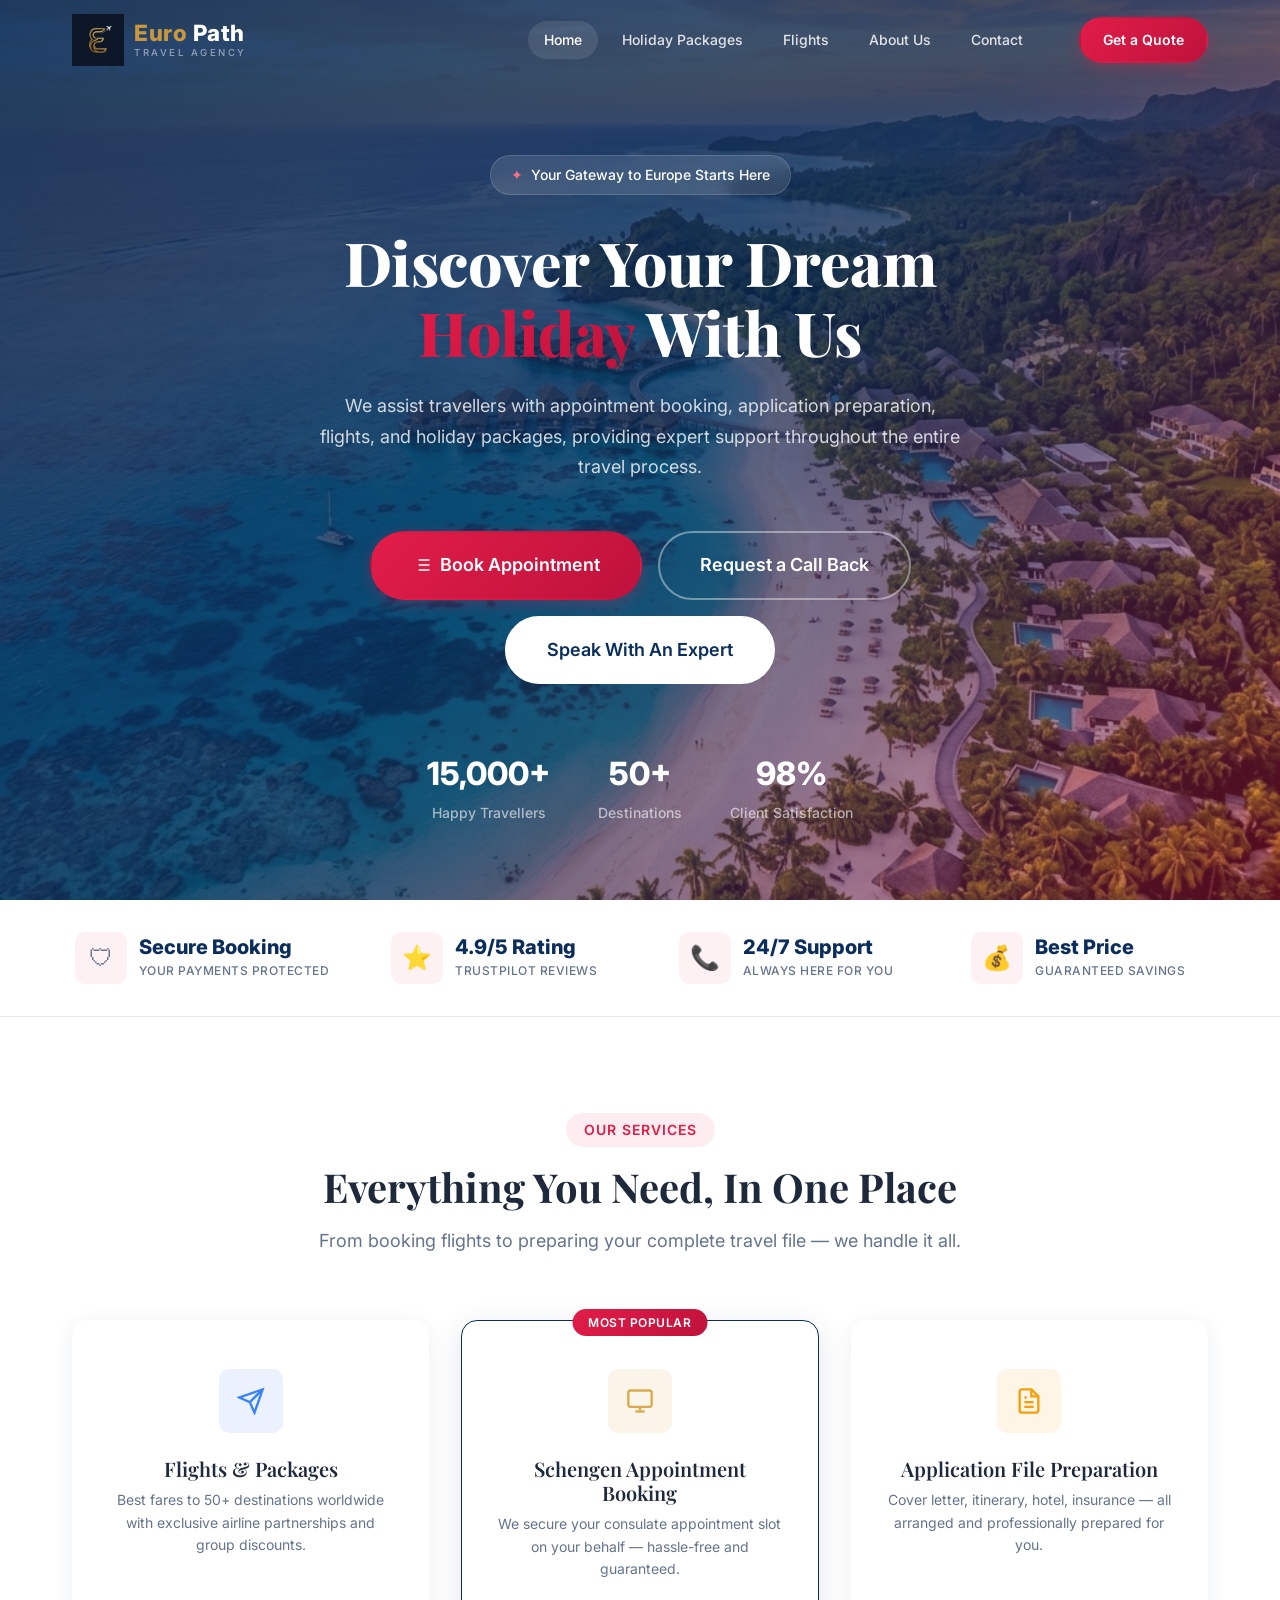
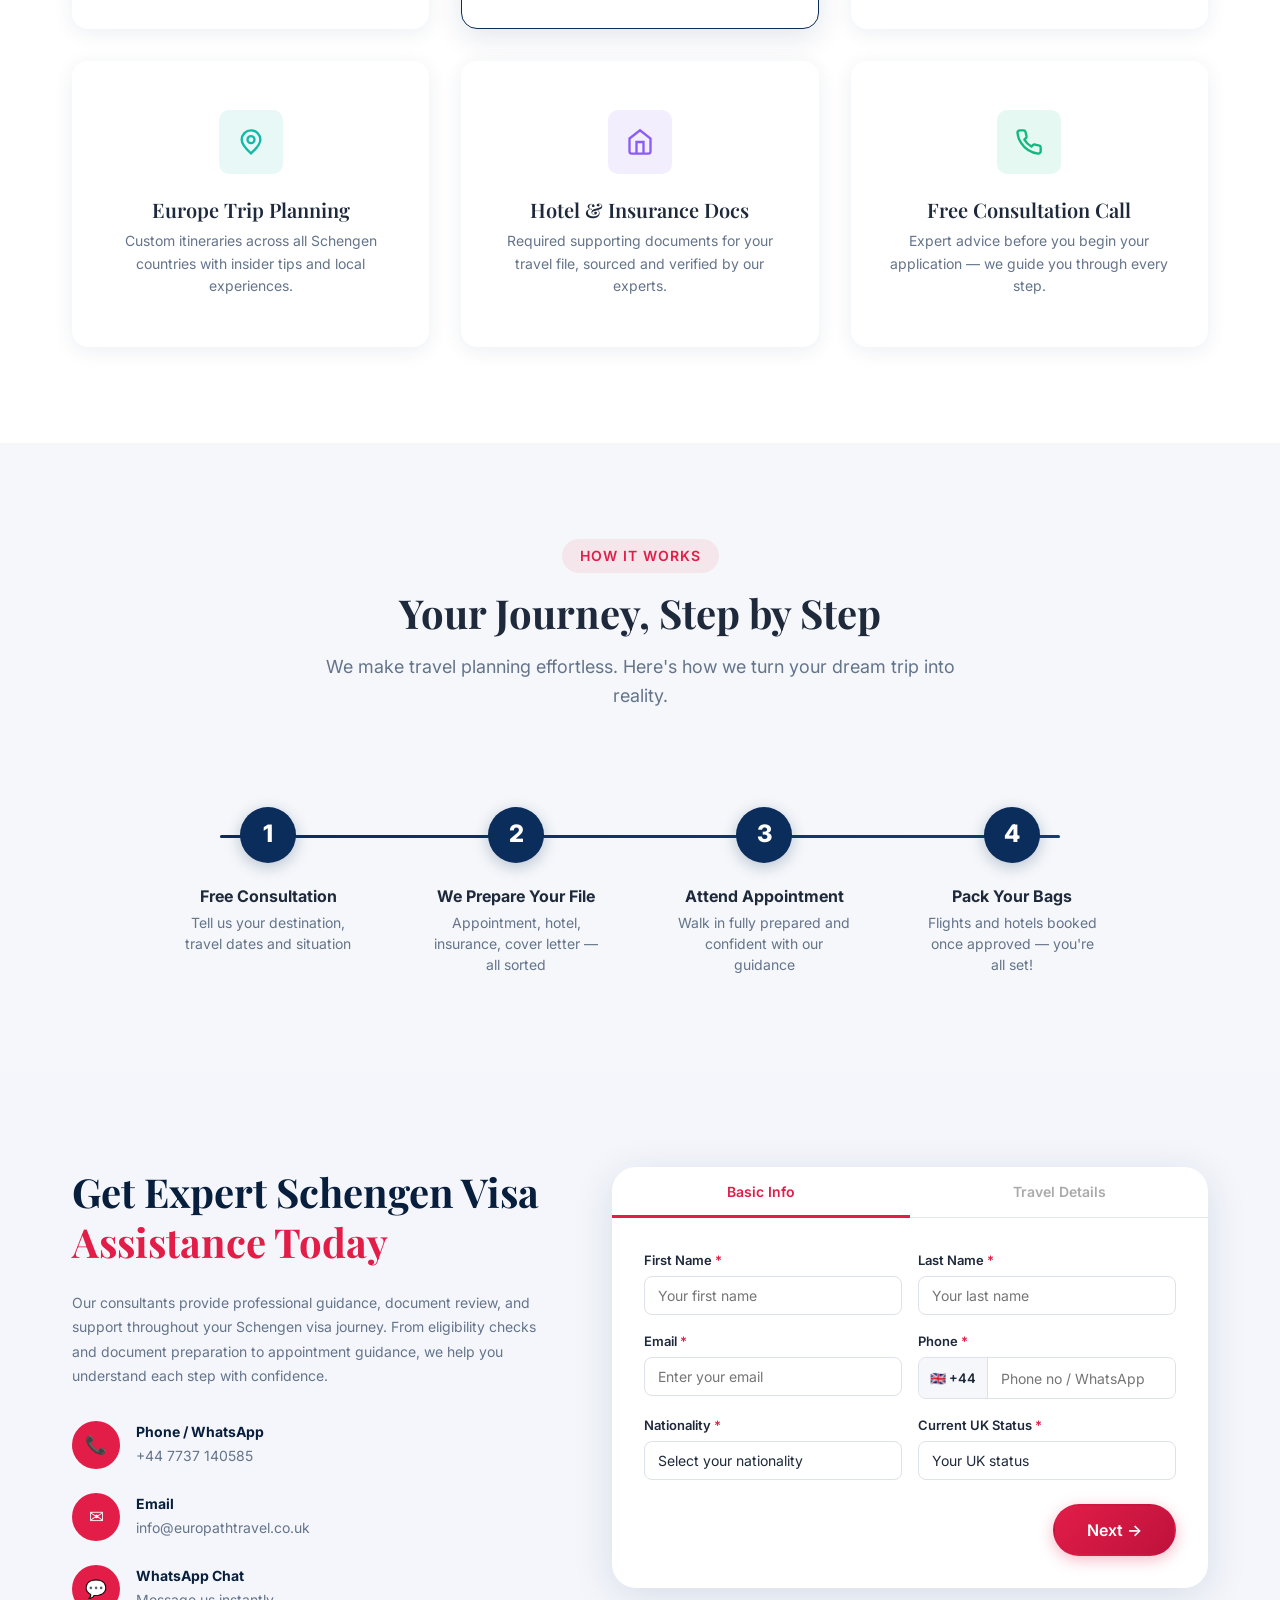
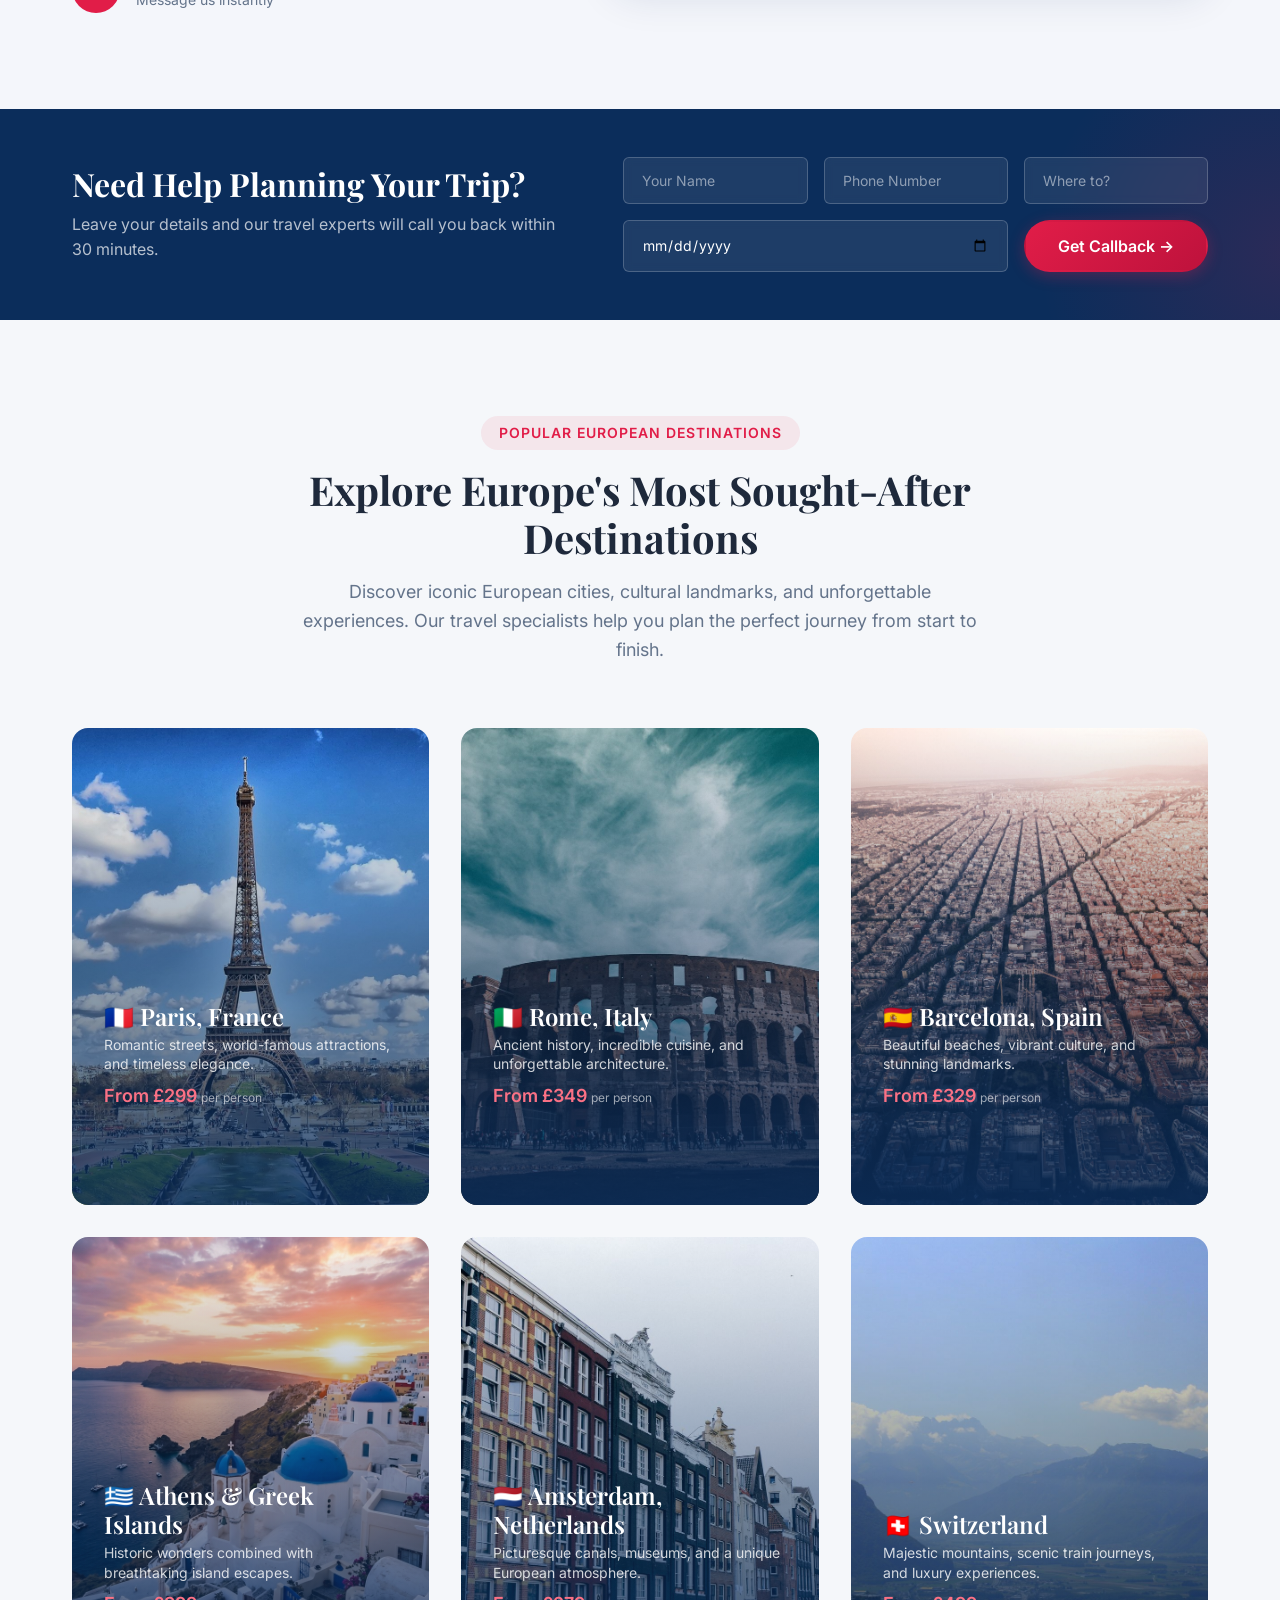
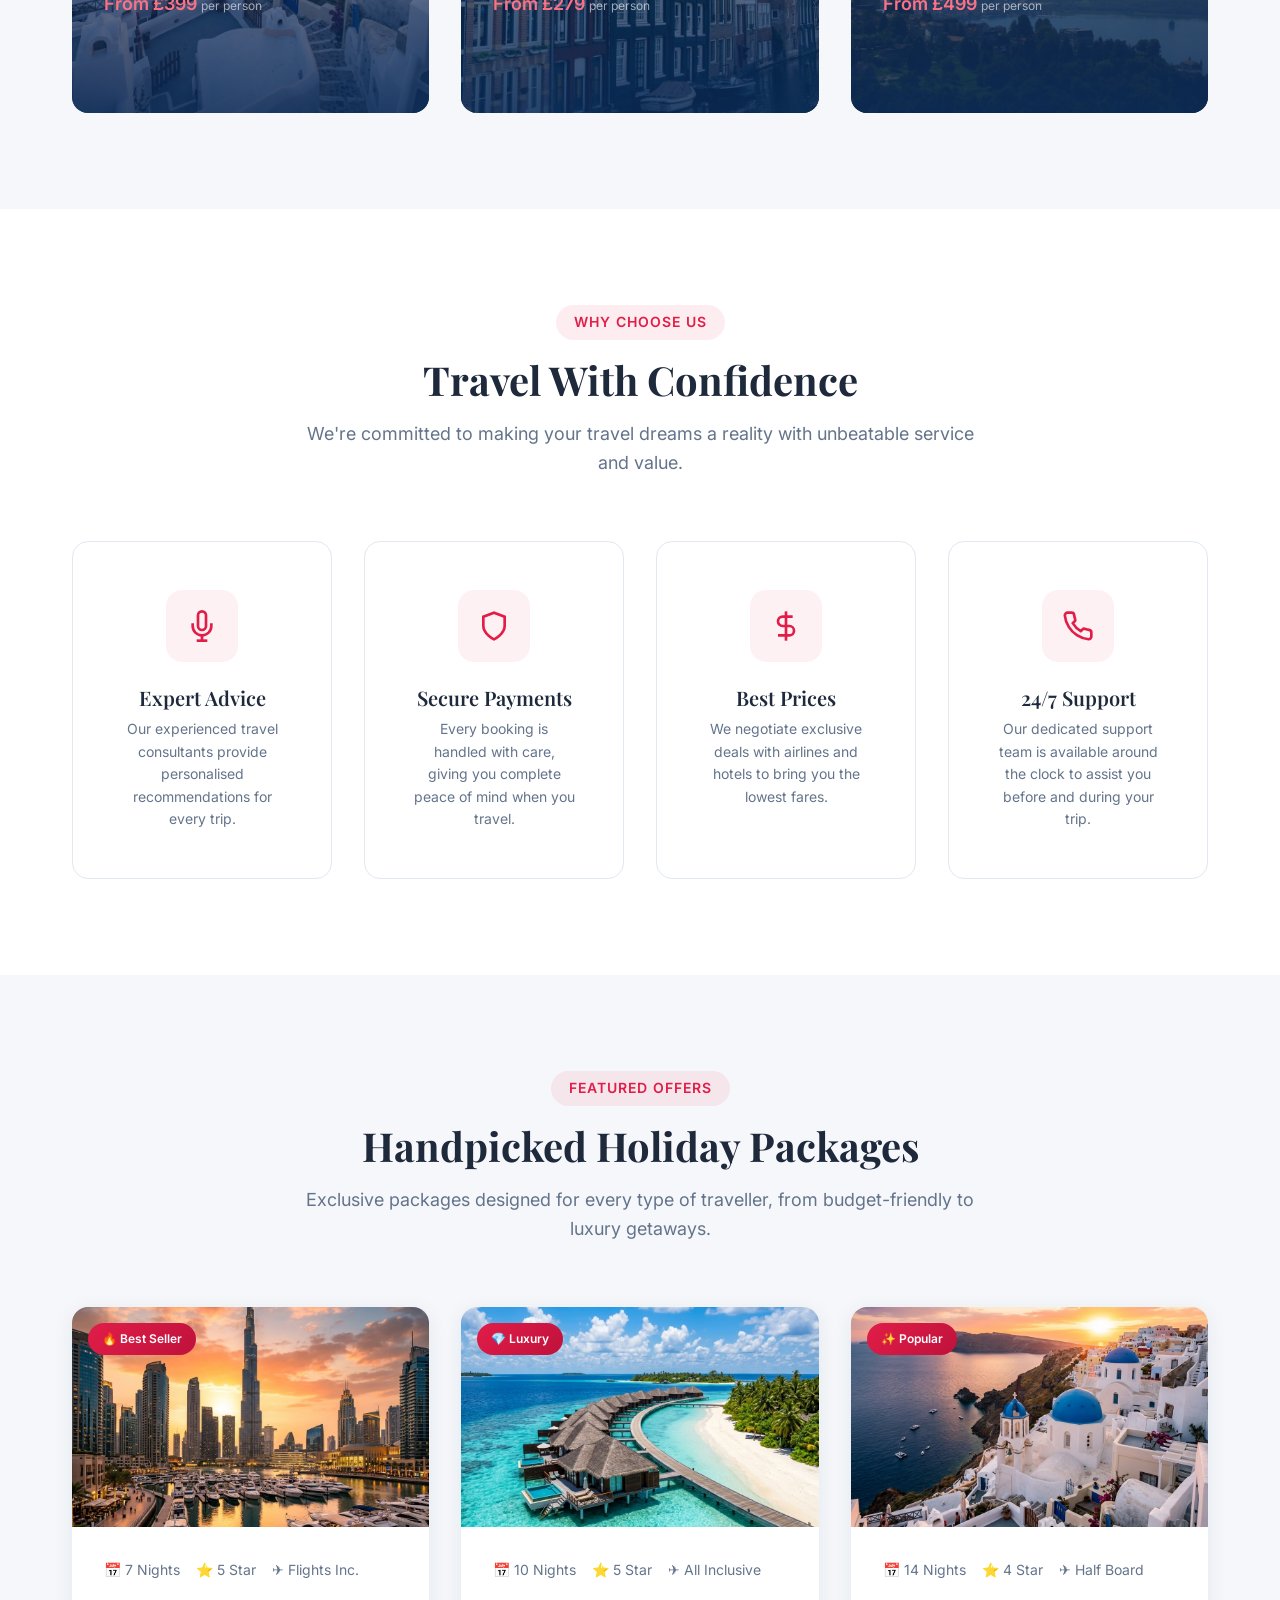
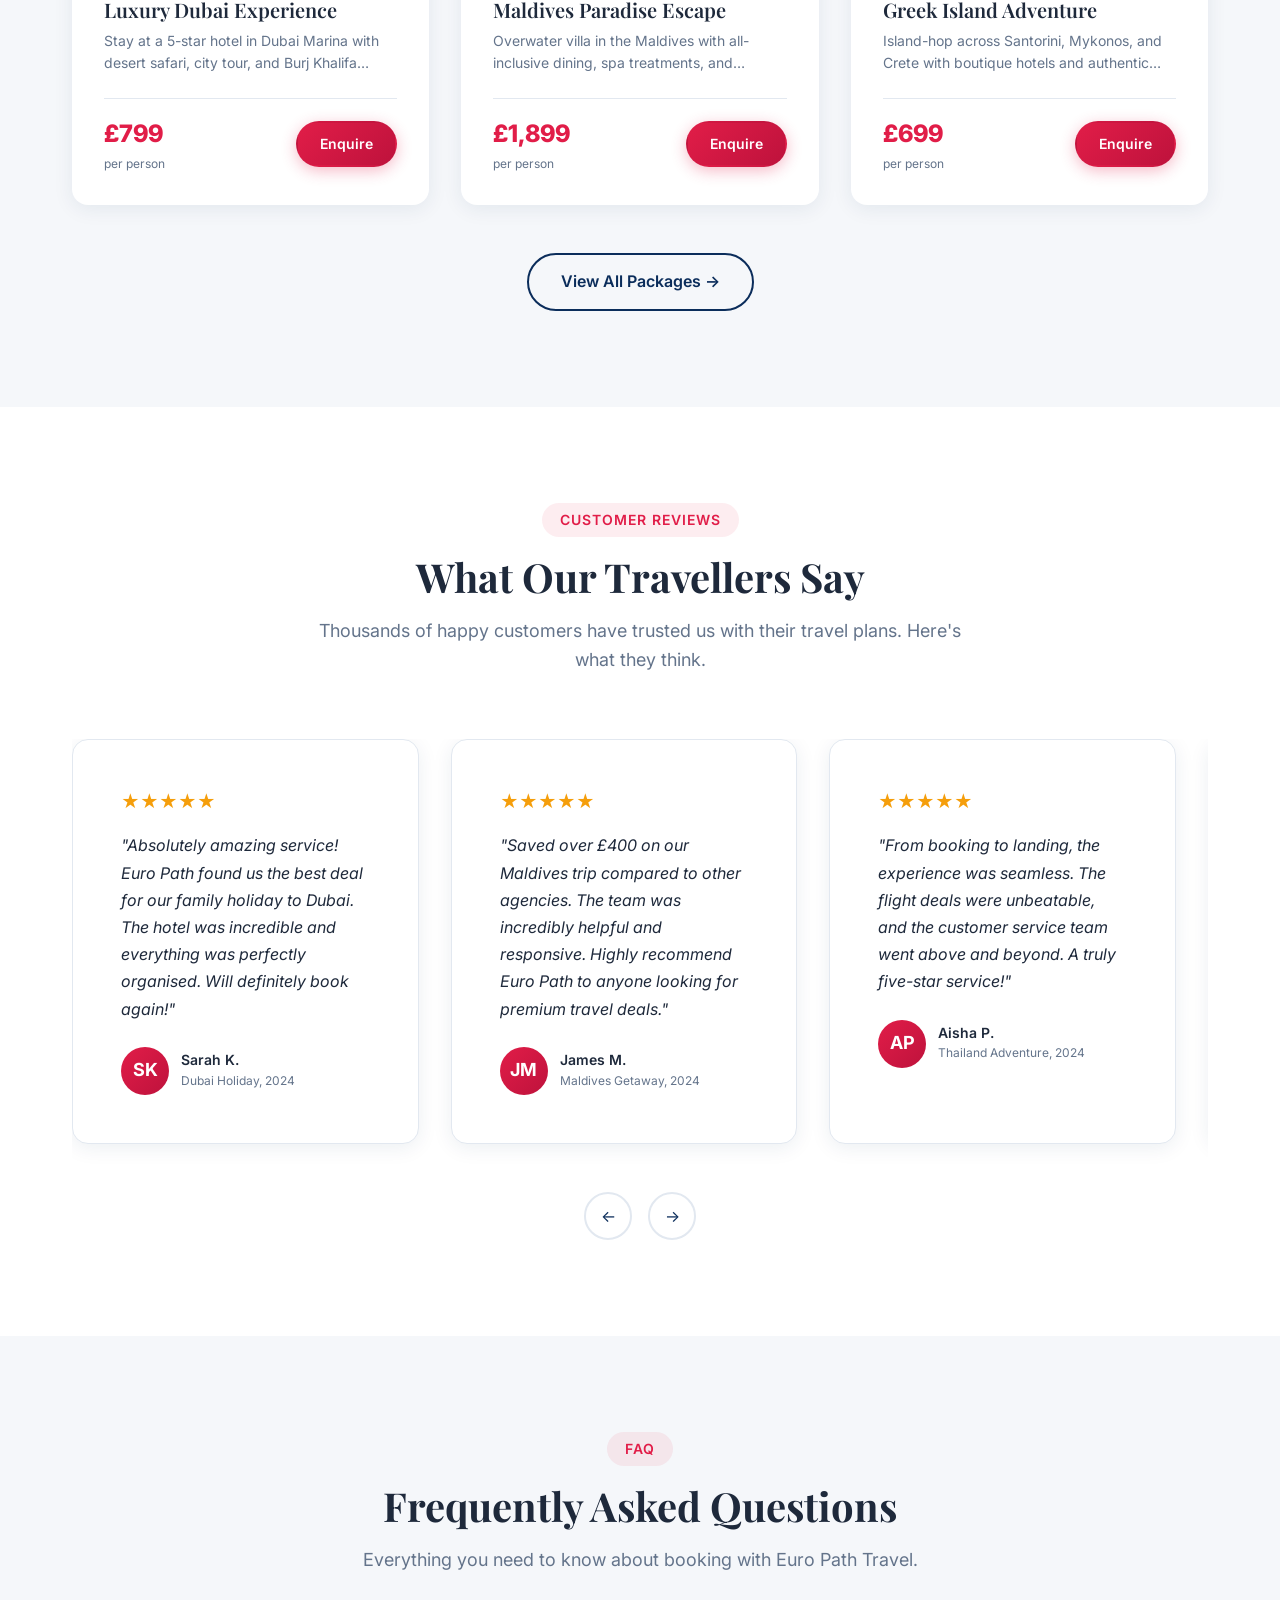
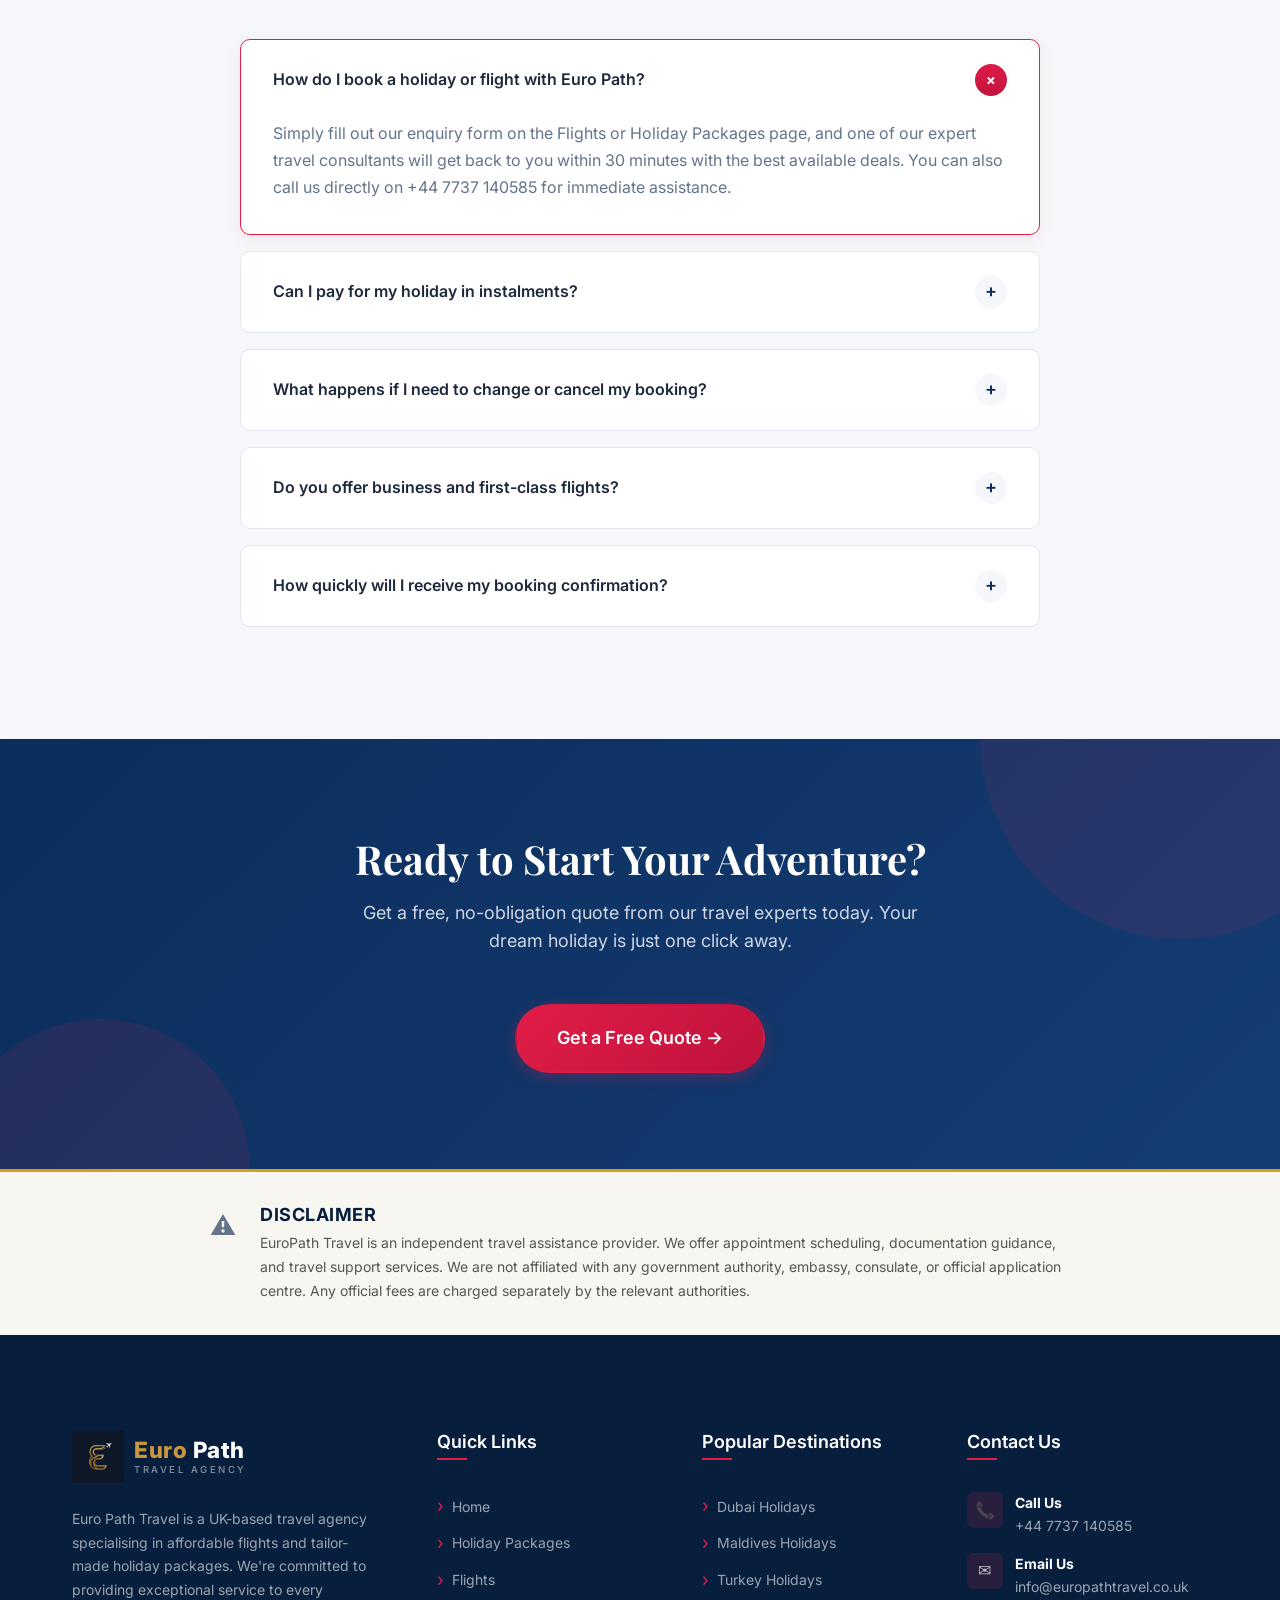
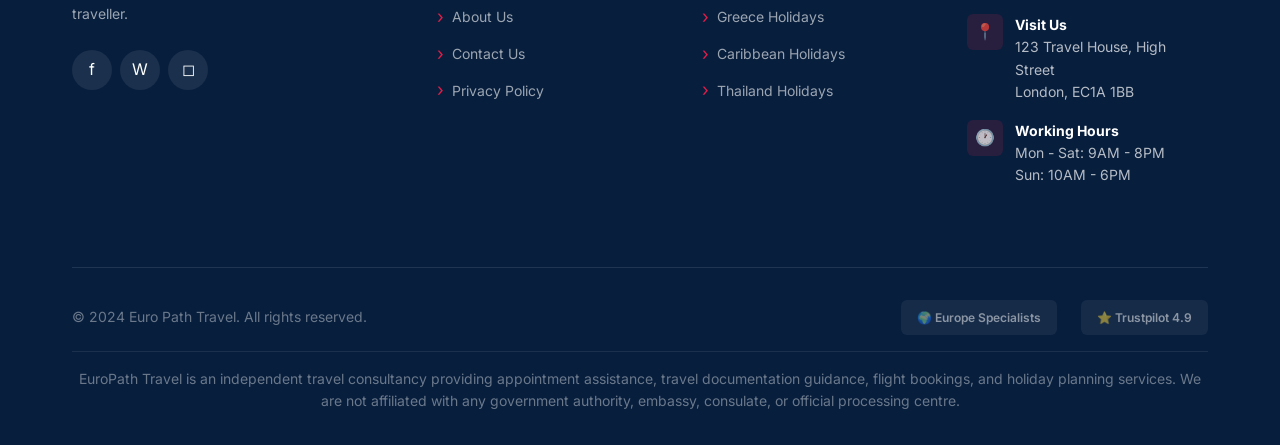
==== index.html @ b8d014f6 "Add animated thank-you confirmations and Google Ads tag Replace static checkmark icons on all form s" ====
<!DOCTYPE html>
<html lang="en">
<head>
  <!-- Google tag (gtag.js) -->
  <script async src="https://www.googletagmanager.com/gtag/js?id=AW-18291988415"></script>
  <script>
    window.dataLayer = window.dataLayer || [];
    function gtag(){dataLayer.push(arguments);}
    gtag('js', new Date());

    gtag('config', 'AW-18291988415');
  </script>
  <meta charset="UTF-8">
  <meta name="viewport" content="width=device-width, initial-scale=1.0">
  <title>Euro Path Travel — Premium Flights & Holiday Packages | UK Travel Agency</title>
  <meta name="description" content="Euro Path Travel offers the best flight deals and tailor-made holiday packages worldwide. 24/7 support and unbeatable prices from the UK's trusted travel agency.">
  <meta name="keywords" content="flights, holidays, travel agency UK, cheap flights, holiday packages, Europe travel">
  
  <!-- Open Graph -->
  <meta property="og:title" content="Euro Path Travel — Premium Flights & Holiday Packages">
  <meta property="og:description" content="Book affordable flights and bespoke holiday packages with Euro Path Travel. Expert advice & unbeatable prices.">
  <meta property="og:type" content="website">
  <meta property="og:url" content="https://europathtravel.co.uk/">
  
  <!-- Fonts -->
  <link rel="preconnect" href="https://fonts.googleapis.com">
  <link rel="preconnect" href="https://fonts.gstatic.com" crossorigin>
  <link href="https://fonts.googleapis.com/css2?family=Inter:wght@400;500;600;700;800&family=Playfair+Display:ital,wght@0,600;0,700;0,800;1,600;1,700&display=swap" rel="stylesheet">
  
  <!-- Styles -->
  <link rel="icon" type="image/png" href="images/favicon.png">
  <link rel="apple-touch-icon" href="images/favicon.png">
  <link rel="stylesheet" href="css/style.css">
  
  <!-- Schema.org -->
  <script type="application/ld+json">
  {
    "@context": "https://schema.org",
    "@type": "TravelAgency",
    "name": "Euro Path Travel",
    "url": "https://europathtravel.co.uk",
    "telephone": "+44-20-1234-5678",
    "address": {
      "@type": "PostalAddress",
      "streetAddress": "123 Travel House, High Street",
      "addressLocality": "London",
      "postalCode": "EC1A 1BB",
      "addressCountry": "GB"
    }
  }
  </script>
</head>
<body>

  <!-- ===== HEADER ===== -->
  <header class="header transparent" id="header">
    <div class="container">
      <div class="header-inner">
        <a href="index.html" class="logo" aria-label="Euro Path Travel Home">
          <img src="images/logo-white.png" alt="Euro Path Travel"><div class="logo-text"><span class="brand-name"><span class="gold">Euro</span> Path</span><span class="brand-tagline">Travel Agency</span></div>
        </a>
        
        <nav class="nav" id="main-nav">
          <div class="nav-links">
            <a href="index.html" class="active">Home</a>
            <a href="holiday-packages.html">Holiday Packages</a>
            <a href="flights.html">Flights</a>
            <a href="about.html">About Us</a>
            <a href="contact.html">Contact</a>
          </div>
          <a href="flights.html" class="btn btn-primary btn-sm nav-cta">Get a Quote</a>
        </nav>
        
        <button class="hamburger" id="hamburger" aria-label="Toggle menu">
          <span></span><span></span><span></span>
        </button>
      </div>
    </div>
  </header>

  <!-- Mobile Nav -->
  <div class="mobile-nav-overlay" id="mobile-nav">
    <div class="mobile-nav">
      <a href="index.html">Home</a>
      <a href="holiday-packages.html">Holiday Packages</a>
      <a href="flights.html">Flights</a>
      <a href="about.html">About Us</a>
      <a href="contact.html">Contact</a>
      <a href="flights.html" class="btn btn-primary" style="margin-top:16px;">Get a Quote</a>
    </div>
  </div>

  <main>
    <!-- ===== HERO SECTION ===== -->
    <section class="hero" id="hero">
      <div class="hero-bg">
        <img src="images/hero-bg.png" alt="Beautiful tropical beach destination" loading="eager">
      </div>
      <div class="hero-overlay"></div>
      
      <div class="container">
        <div class="hero-content hero-content--centered">
          <div class="hero-text hero-text--centered">
            <div class="hero-badge pulse">
              <span>✦</span> Your Gateway to Europe Starts Here
            </div>
            
            <h1>Discover Your Dream <span class="highlight">Holiday</span> With Us</h1>
            
            <p class="hero-desc">
              We assist travellers with appointment booking, application preparation, flights, and holiday packages, providing expert support throughout the entire travel process.
            </p>
            
            <div class="hero-buttons">
              <a href="contact.html" class="btn btn-primary btn-lg">
                <svg width="20" height="20" viewBox="0 0 24 24" fill="none" stroke="currentColor" stroke-width="2"><path d="M8 6h13M8 12h13M8 18h13M3 6h.01M3 12h.01M3 18h.01"/></svg>
                Book Appointment
              </a>
              <a href="contact.html" class="btn btn-outline-white btn-lg">Request a Call Back</a>
              <a href="contact.html" class="btn btn-secondary btn-lg">Speak With An Expert</a>
            </div>

            <div class="hero-stats">
              <div class="hero-stat">
                <span class="number" data-count="15000" data-suffix="+">0</span>
                <span class="label">Happy Travellers</span>
              </div>
              <div class="hero-stat">
                <span class="number" data-count="50" data-suffix="+">0</span>
                <span class="label">Destinations</span>
              </div>
              <div class="hero-stat">
                <span class="number" data-count="98" data-suffix="%">0</span>
                <span class="label">Client Satisfaction</span>
              </div>
            </div>
          </div>
        </div>
      </div>
    </section>

    <!-- ===== TRUST BAR ===== -->
    <section class="trust-bar" id="trust-bar">
      <div class="container">
        <div class="trust-bar-inner">
          <div class="trust-item reveal">
            <div class="trust-icon">🛡</div>
            <div>
              <h4>Secure Booking</h4>
              <p>Your payments protected</p>
            </div>
          </div>
          <div class="trust-item reveal">
            <div class="trust-icon">⭐</div>
            <div>
              <h4>4.9/5 Rating</h4>
              <p>Trustpilot reviews</p>
            </div>
          </div>
          <div class="trust-item reveal">
            <div class="trust-icon">📞</div>
            <div>
              <h4>24/7 Support</h4>
              <p>Always here for you</p>
            </div>
          </div>
          <div class="trust-item reveal">
            <div class="trust-icon">💰</div>
            <div>
              <h4>Best Price</h4>
              <p>Guaranteed savings</p>
            </div>
          </div>
        </div>
      </div>
    </section>

    <!-- ===== OUR SERVICES ===== -->
    <section class="section" id="services">
      <div class="container">
        <div class="section-header reveal">
          <span class="section-tag">Our Services</span>
          <h2>Everything You Need, In One Place</h2>
          <p>From booking flights to preparing your complete travel file — we handle it all.</p>
        </div>
        
        <div class="grid grid-3 stagger-children">
          <div class="service-card reveal">
            <div class="service-icon service-icon--blue">
              <svg width="28" height="28" viewBox="0 0 24 24" fill="none" stroke="currentColor" stroke-width="2"><path d="M22 2L11 13"/><path d="M22 2L15 22L11 13L2 9L22 2Z"/></svg>
            </div>
            <h3>Flights & Packages</h3>
            <p>Best fares to 50+ destinations worldwide with exclusive airline partnerships and group discounts.</p>
          </div>
          
          <div class="service-card service-card--featured reveal">
            <div class="service-icon service-icon--gold">
              <svg width="28" height="28" viewBox="0 0 24 24" fill="none" stroke="currentColor" stroke-width="2"><rect x="2" y="3" width="20" height="14" rx="2" ry="2"/><line x1="8" y1="21" x2="16" y2="21"/><line x1="12" y1="17" x2="12" y2="21"/></svg>
            </div>
            <h3>Schengen Appointment Booking</h3>
            <p>We secure your consulate appointment slot on your behalf — hassle-free and guaranteed.</p>
          </div>
          
          <div class="service-card reveal">
            <div class="service-icon service-icon--amber">
              <svg width="28" height="28" viewBox="0 0 24 24" fill="none" stroke="currentColor" stroke-width="2"><path d="M14 2H6a2 2 0 0 0-2 2v16a2 2 0 0 0 2 2h12a2 2 0 0 0 2-2V8z"/><polyline points="14 2 14 8 20 8"/><line x1="16" y1="13" x2="8" y2="13"/><line x1="16" y1="17" x2="8" y2="17"/><polyline points="10 9 9 9 8 9"/></svg>
            </div>
            <h3>Application File Preparation</h3>
            <p>Cover letter, itinerary, hotel, insurance — all arranged and professionally prepared for you.</p>
          </div>
          
          <div class="service-card reveal">
            <div class="service-icon service-icon--teal">
              <svg width="28" height="28" viewBox="0 0 24 24" fill="none" stroke="currentColor" stroke-width="2"><circle cx="12" cy="10" r="3"/><path d="M12 21.7C17.3 17 20 13 20 10a8 8 0 1 0-16 0c0 3 2.7 6.9 8 11.7z"/></svg>
            </div>
            <h3>Europe Trip Planning</h3>
            <p>Custom itineraries across all Schengen countries with insider tips and local experiences.</p>
          </div>
          
          <div class="service-card reveal">
            <div class="service-icon service-icon--purple">
              <svg width="28" height="28" viewBox="0 0 24 24" fill="none" stroke="currentColor" stroke-width="2"><path d="M3 9l9-7 9 7v11a2 2 0 0 1-2 2H5a2 2 0 0 1-2-2z"/><polyline points="9 22 9 12 15 12 15 22"/></svg>
            </div>
            <h3>Hotel & Insurance Docs</h3>
            <p>Required supporting documents for your travel file, sourced and verified by our experts.</p>
          </div>
          
          <div class="service-card reveal">
            <div class="service-icon service-icon--green">
              <svg width="28" height="28" viewBox="0 0 24 24" fill="none" stroke="currentColor" stroke-width="2"><path d="M22 16.92v3a2 2 0 0 1-2.18 2 19.79 19.79 0 0 1-8.63-3.07 19.5 19.5 0 0 1-6-6 19.79 19.79 0 0 1-3.07-8.67A2 2 0 0 1 4.11 2h3a2 2 0 0 1 2 1.72c.127.96.361 1.903.7 2.81a2 2 0 0 1-.45 2.11L8.09 9.91a16 16 0 0 0 6 6l1.27-1.27a2 2 0 0 1 2.11-.45c.907.339 1.85.573 2.81.7A2 2 0 0 1 22 16.92z"/></svg>
            </div>
            <h3>Free Consultation Call</h3>
            <p>Expert advice before you begin your application — we guide you through every step.</p>
          </div>
        </div>
      </div>
    </section>

    <!-- ===== HOW IT WORKS ===== -->
    <section class="section bg-light" id="how-it-works">
      <div class="container">
        <div class="section-header reveal">
          <span class="section-tag">How It Works</span>
          <h2>Your Journey, Step by Step</h2>
          <p>We make travel planning effortless. Here's how we turn your dream trip into reality.</p>
        </div>
        
        <div class="steps-container reveal">
          <div class="steps-line"></div>
          
          <div class="step-item">
            <div class="step-number">1</div>
            <h4>Free Consultation</h4>
            <p>Tell us your destination, travel dates and situation</p>
          </div>
          
          <div class="step-item">
            <div class="step-number">2</div>
            <h4>We Prepare Your File</h4>
            <p>Appointment, hotel, insurance, cover letter — all sorted</p>
          </div>
          
          <div class="step-item">
            <div class="step-number">3</div>
            <h4>Attend Appointment</h4>
            <p>Walk in fully prepared and confident with our guidance</p>
          </div>
          
          <div class="step-item">
            <div class="step-number">4</div>
            <h4>Pack Your Bags</h4>
            <p>Flights and hotels booked once approved — you're all set!</p>
          </div>
        </div>
      </div>
    </section>

    <!-- ===== SCHENGEN VISA INQUIRY ===== -->
    <section class="section visa-inquiry-section" id="visa-inquiry">
      <div class="container">
        <div class="visa-inquiry-grid">

          <!-- Left: Info -->
          <div class="visa-inquiry-info reveal-left">
            <h2 class="visa-info-heading">Get Expert Schengen Visa <span class="highlight">Assistance Today</span></h2>
            <p class="visa-info-desc">Our consultants provide professional guidance, document review, and support throughout your Schengen visa journey. From eligibility checks and document preparation to appointment guidance, we help you understand each step with confidence.</p>
            <ul class="visa-contact-list">
              <li>
                <div class="visa-cicon">📞</div>
                <div>
                  <strong>Phone / WhatsApp</strong>
                  <span><a href="tel:+447737140585" style="color:inherit;">+44 7737 140585</a></span>
                </div>
              </li>
              <li>
                <div class="visa-cicon">✉</div>
                <div>
                  <strong>Email</strong>
                  <span><a href="mailto:info@europathtravel.co.uk" style="color:inherit;">info@europathtravel.co.uk</a></span>
                </div>
              </li>
              <li>
                <div class="visa-cicon">💬</div>
                <div>
                  <strong>WhatsApp Chat</strong>
                  <span><a href="https://wa.me/447737140585" target="_blank" rel="noopener" style="color:inherit;">Message us instantly</a></span>
                </div>
              </li>
            </ul>
          </div>

          <!-- Right: Multi-step form -->
          <div class="visa-form-card reveal-right">

            <!-- Progress -->
            <div class="visa-progress">
              <div class="visa-progress-step active" data-vstep="1">Basic Info</div>
              <div class="visa-progress-step" data-vstep="2">Travel Details</div>
            </div>

            <!-- Form -->
            <div class="visa-form-body">
              <form id="visa-inquiry-form" novalidate>
                <input type="hidden" name="access_key" value="928235df-5d4d-4fe7-bce0-ea703df89a52">
                <input type="hidden" name="subject" value="🛂 New Schengen Visa Enquiry — EuroPath Travel">
                <input type="hidden" name="form_type" value="Schengen Visa Enquiry">

                <!-- Step 1: Basic Info -->
                <div class="visa-step active" id="vstep-1">
                  <div class="visa-row">
                    <div class="visa-field">
                      <label>First Name <span class="req">*</span></label>
                      <input type="text" name="first_name" placeholder="Your first name" required>
                    </div>
                    <div class="visa-field">
                      <label>Last Name <span class="req">*</span></label>
                      <input type="text" name="last_name" placeholder="Your last name" required>
                    </div>
                  </div>
                  <div class="visa-row">
                    <div class="visa-field">
                      <label>Email <span class="req">*</span></label>
                      <input type="email" name="email" placeholder="Enter your email" required>
                    </div>
                    <div class="visa-field">
                      <label>Phone <span class="req">*</span></label>
                      <div class="visa-phone-wrap">
                        <span class="visa-phone-prefix">🇬🇧 +44</span>
                        <input type="tel" name="phone" placeholder="Phone no / WhatsApp" required>
                      </div>
                    </div>
                  </div>
                  <div class="visa-row">
                    <div class="visa-field">
                      <label>Nationality <span class="req">*</span></label>
                      <select name="nationality" required>
                        <option value="">Select your nationality</option>
                        <option>Pakistani</option>
                        <option>Indian</option>
                        <option>Bangladeshi</option>
                        <option>Nigerian</option>
                        <option>Ghanaian</option>
                        <option>Sri Lankan</option>
                        <option>Nepalese</option>
                        <option>Afghan</option>
                        <option>Egyptian</option>
                        <option>Turkish</option>
                        <option>Iranian</option>
                        <option>Iraqi</option>
                        <option>Zimbabwean</option>
                        <option>South African</option>
                        <option>Chinese</option>
                        <option>Filipino</option>
                        <option>Other</option>
                      </select>
                    </div>
                    <div class="visa-field">
                      <label>Current UK Status <span class="req">*</span></label>
                      <select name="uk_status" required>
                        <option value="">Your UK status</option>
                        <option>British Citizen</option>
                        <option>ILR (Indefinite Leave to Remain)</option>
                        <option>EU Settled Status</option>
                        <option>EU Pre-Settled Status</option>
                        <option>Skilled Worker Visa</option>
                        <option>Student Visa</option>
                        <option>Graduate Visa</option>
                        <option>Family / Spouse Visa</option>
                        <option>Visitor Visa</option>
                        <option>Other</option>
                      </select>
                    </div>
                  </div>
                  <div class="visa-actions">
                    <button type="button" class="btn btn-primary visa-next">Next →</button>
                  </div>
                </div>

                <!-- Step 2: Travel Details -->
                <div class="visa-step" id="vstep-2">
                  <div class="visa-row">
                    <div class="visa-field">
                      <label>Destination Country <span class="req">*</span></label>
                      <select name="destination" required>
                        <option value="">Select destination</option>
                        <option>France</option>
                        <option>Germany</option>
                        <option>Italy</option>
                        <option>Spain</option>
                        <option>Netherlands</option>
                        <option>Greece</option>
                        <option>Switzerland</option>
                        <option>Austria</option>
                        <option>Belgium</option>
                        <option>Portugal</option>
                        <option>Czech Republic</option>
                        <option>Poland</option>
                        <option>Hungary</option>
                        <option>Sweden</option>
                        <option>Norway</option>
                        <option>Other Schengen Country</option>
                      </select>
                    </div>
                    <div class="visa-field">
                      <label>Planned Travel Date <span class="req">*</span></label>
                      <input type="date" name="travel_date" required>
                    </div>
                  </div>
                  <div class="visa-row">
                    <div class="visa-field">
                      <label>Purpose of Travel <span class="req">*</span></label>
                      <select name="purpose" required>
                        <option value="">Select purpose</option>
                        <option>Tourism / Holiday</option>
                        <option>Business</option>
                        <option>Family Visit</option>
                        <option>Medical</option>
                        <option>Study</option>
                        <option>Other</option>
                      </select>
                    </div>
                    <div class="visa-field">
                      <label>Duration of Stay</label>
                      <select name="duration">
                        <option value="">Select duration</option>
                        <option>Up to 7 days</option>
                        <option>8 – 14 days</option>
                        <option>15 – 30 days</option>
                        <option>More than 30 days</option>
                      </select>
                    </div>
                  </div>
                  <div class="visa-row full">
                    <div class="visa-field">
                      <label>Additional Information</label>
                      <textarea name="message" rows="3" placeholder="Any details about your trip, previous visa refusals, or specific requirements..."></textarea>
                    </div>
                  </div>
                  <div class="visa-actions space-between">
                    <button type="button" class="btn btn-outline visa-prev">← Back</button>
                    <button type="submit" class="btn btn-primary">Submit Enquiry</button>
                  </div>
                </div>
              </form>

              <!-- Confirmation -->
              <div class="visa-confirm" id="visa-confirm">
                <div class="success-anim">
                  <svg viewBox="0 0 52 52" aria-hidden="true">
                    <circle class="success-circle" cx="26" cy="26" r="24" fill="none"/>
                    <path class="success-tick" fill="none" d="M15 27l8 8 15-16"/>
                  </svg>
                </div>
                <h3 class="success-text-1">Thank You!</h3>
                <p class="success-text-2">Your enquiry has been received. Our Schengen visa specialists will contact you within <strong>30 minutes</strong> to discuss your application.</p>
                <a href="contact.html" class="btn btn-outline success-text-3" style="margin-top:16px;">Contact Us</a>
              </div>
            </div>
          </div>

        </div>
      </div>
    </section>

    <!-- ===== QUICK ENQUIRY ===== -->
    <section class="quick-enquiry" id="quick-enquiry">
      <div class="container">
        <div class="quick-enquiry-inner">
          <div class="quick-enquiry-text reveal-left">
            <h2>Need Help Planning Your Trip?</h2>
            <p>Leave your details and our travel experts will call you back within 30 minutes.</p>
          </div>
          <form class="quick-enquiry-form reveal-right" id="quick-enquiry-form">
            <input type="hidden" name="access_key" value="928235df-5d4d-4fe7-bce0-ea703df89a52">
            <input type="text" name="name" placeholder="Your Name" required>
            <input type="tel" name="phone" placeholder="Phone Number" required>
            <input type="text" name="destination" placeholder="Where to?">
            <input type="date" name="travel_date" placeholder="Travel Date">
            <button type="submit" class="btn btn-primary">Get Callback →</button>
          </form>
        </div>
      </div>
    </section>

    <!-- ===== POPULAR DESTINATIONS ===== -->
    <section class="section bg-light" id="destinations">
      <div class="container">
        <div class="section-header reveal">
          <span class="section-tag">Popular European Destinations</span>
          <h2>Explore Europe's Most Sought-After Destinations</h2>
          <p>Discover iconic European cities, cultural landmarks, and unforgettable experiences. Our travel specialists help you plan the perfect journey from start to finish.</p>
        </div>

        <div class="grid grid-3 stagger-children">
          <div class="dest-card reveal">
            <img src="images/paris.png" alt="Paris Eiffel Tower at sunset" loading="lazy">
            <div class="dest-card-overlay">
              <h3>🇫🇷 Paris, France</h3>
              <p class="dest-desc">Romantic streets, world-famous attractions, and timeless elegance.</p>
              <p class="price">From £299 <small>per person</small></p>
              <a href="holiday-packages.html" class="btn btn-primary btn-sm">Explore France</a>
            </div>
          </div>

          <div class="dest-card reveal">
            <img src="images/rome.png" alt="Rome Colosseum and ancient ruins" loading="lazy">
            <div class="dest-card-overlay">
              <h3>🇮🇹 Rome, Italy</h3>
              <p class="dest-desc">Ancient history, incredible cuisine, and unforgettable architecture.</p>
              <p class="price">From £349 <small>per person</small></p>
              <a href="holiday-packages.html" class="btn btn-primary btn-sm">Explore Italy</a>
            </div>
          </div>

          <div class="dest-card reveal">
            <img src="images/barcelona.png" alt="Barcelona Sagrada Familia and coastline" loading="lazy">
            <div class="dest-card-overlay">
              <h3>🇪🇸 Barcelona, Spain</h3>
              <p class="dest-desc">Beautiful beaches, vibrant culture, and stunning landmarks.</p>
              <p class="price">From £329 <small>per person</small></p>
              <a href="holiday-packages.html" class="btn btn-primary btn-sm">Explore Spain</a>
            </div>
          </div>

          <div class="dest-card reveal">
            <img src="images/greece.png" alt="Athens Acropolis and Greek Islands" loading="lazy">
            <div class="dest-card-overlay">
              <h3>🇬🇷 Athens & Greek Islands</h3>
              <p class="dest-desc">Historic wonders combined with breathtaking island escapes.</p>
              <p class="price">From £399 <small>per person</small></p>
              <a href="holiday-packages.html" class="btn btn-primary btn-sm">Explore Greece</a>
            </div>
          </div>

          <div class="dest-card reveal">
            <img src="images/amsterdam.png" alt="Amsterdam canals and historic architecture" loading="lazy">
            <div class="dest-card-overlay">
              <h3>🇳🇱 Amsterdam, Netherlands</h3>
              <p class="dest-desc">Picturesque canals, museums, and a unique European atmosphere.</p>
              <p class="price">From £279 <small>per person</small></p>
              <a href="holiday-packages.html" class="btn btn-primary btn-sm">Explore Netherlands</a>
            </div>
          </div>

          <div class="dest-card reveal">
            <img src="images/switzerland.png" alt="Switzerland mountains and alpine scenery" loading="lazy">
            <div class="dest-card-overlay">
              <h3>🇨🇭 Switzerland</h3>
              <p class="dest-desc">Majestic mountains, scenic train journeys, and luxury experiences.</p>
              <p class="price">From £499 <small>per person</small></p>
              <a href="holiday-packages.html" class="btn btn-primary btn-sm">Explore Switzerland</a>
            </div>
          </div>
        </div>
      </div>
    </section>

    <!-- ===== WHY CHOOSE US ===== -->
    <section class="section" id="why-us">
      <div class="container">
        <div class="section-header reveal">
          <span class="section-tag">Why Choose Us</span>
          <h2>Travel With Confidence</h2>
          <p>We're committed to making your travel dreams a reality with unbeatable service and value.</p>
        </div>
        
        <div class="grid grid-4 stagger-children">
          <div class="feature-card reveal">
            <div class="feature-icon">
              <svg width="32" height="32" viewBox="0 0 24 24" fill="none" stroke="#E11D48" stroke-width="2"><path d="M12 1a3 3 0 0 0-3 3v8a3 3 0 0 0 6 0V4a3 3 0 0 0-3-3z"/><path d="M19 10v2a7 7 0 0 1-14 0v-2"/><line x1="12" y1="19" x2="12" y2="23"/><line x1="8" y1="23" x2="16" y2="23"/></svg>
            </div>
            <h3>Expert Advice</h3>
            <p>Our experienced travel consultants provide personalised recommendations for every trip.</p>
          </div>
          
          <div class="feature-card reveal">
            <div class="feature-icon">
              <svg width="32" height="32" viewBox="0 0 24 24" fill="none" stroke="#E11D48" stroke-width="2"><path d="M12 22s8-4 8-10V5l-8-3-8 3v7c0 6 8 10 8 10z"/></svg>
            </div>
            <h3>Secure Payments</h3>
            <p>Every booking is handled with care, giving you complete peace of mind when you travel.</p>
          </div>
          
          <div class="feature-card reveal">
            <div class="feature-icon">
              <svg width="32" height="32" viewBox="0 0 24 24" fill="none" stroke="#E11D48" stroke-width="2"><line x1="12" y1="1" x2="12" y2="23"/><path d="M17 5H9.5a3.5 3.5 0 0 0 0 7h5a3.5 3.5 0 0 1 0 7H6"/></svg>
            </div>
            <h3>Best Prices</h3>
            <p>We negotiate exclusive deals with airlines and hotels to bring you the lowest fares.</p>
          </div>
          
          <div class="feature-card reveal">
            <div class="feature-icon">
              <svg width="32" height="32" viewBox="0 0 24 24" fill="none" stroke="#E11D48" stroke-width="2"><path d="M22 16.92v3a2 2 0 0 1-2.18 2 19.79 19.79 0 0 1-8.63-3.07 19.5 19.5 0 0 1-6-6 19.79 19.79 0 0 1-3.07-8.67A2 2 0 0 1 4.11 2h3a2 2 0 0 1 2 1.72c.127.96.361 1.903.7 2.81a2 2 0 0 1-.45 2.11L8.09 9.91a16 16 0 0 0 6 6l1.27-1.27a2 2 0 0 1 2.11-.45c.907.339 1.85.573 2.81.7A2 2 0 0 1 22 16.92z"/></svg>
            </div>
            <h3>24/7 Support</h3>
            <p>Our dedicated support team is available around the clock to assist you before and during your trip.</p>
          </div>
        </div>
      </div>
    </section>

    <!-- ===== FEATURED PACKAGES ===== -->
    <section class="section bg-light" id="packages">
      <div class="container">
        <div class="section-header reveal">
          <span class="section-tag">Featured Offers</span>
          <h2>Handpicked Holiday Packages</h2>
          <p>Exclusive packages designed for every type of traveller, from budget-friendly to luxury getaways.</p>
        </div>
        
        <div class="grid grid-3 stagger-children">
          <div class="package-card reveal">
            <div class="package-img">
              <img src="images/dubai.png" alt="Dubai luxury holiday" loading="lazy">
              <span class="package-badge">🔥 Best Seller</span>
            </div>
            <div class="package-body">
              <div class="package-meta">
                <span class="package-meta-item">📅 7 Nights</span>
                <span class="package-meta-item">⭐ 5 Star</span>
                <span class="package-meta-item">✈ Flights Inc.</span>
              </div>
              <h3>Luxury Dubai Experience</h3>
              <p>Stay at a 5-star hotel in Dubai Marina with desert safari, city tour, and Burj Khalifa access included.</p>
              <div class="package-footer">
                <div class="package-price">
                  £799 <small>per person</small>
                </div>
                <a href="holiday-packages.html" class="btn btn-primary btn-sm">Enquire</a>
              </div>
            </div>
          </div>
          
          <div class="package-card reveal">
            <div class="package-img">
              <img src="images/maldives.png" alt="Maldives all inclusive holiday" loading="lazy">
              <span class="package-badge">💎 Luxury</span>
            </div>
            <div class="package-body">
              <div class="package-meta">
                <span class="package-meta-item">📅 10 Nights</span>
                <span class="package-meta-item">⭐ 5 Star</span>
                <span class="package-meta-item">✈ All Inclusive</span>
              </div>
              <h3>Maldives Paradise Escape</h3>
              <p>Overwater villa in the Maldives with all-inclusive dining, spa treatments, and snorkelling excursions.</p>
              <div class="package-footer">
                <div class="package-price">
                  £1,899 <small>per person</small>
                </div>
                <a href="holiday-packages.html" class="btn btn-primary btn-sm">Enquire</a>
              </div>
            </div>
          </div>
          
          <div class="package-card reveal">
            <div class="package-img">
              <img src="images/greece.png" alt="Greek island hopping holiday" loading="lazy">
              <span class="package-badge">✨ Popular</span>
            </div>
            <div class="package-body">
              <div class="package-meta">
                <span class="package-meta-item">📅 14 Nights</span>
                <span class="package-meta-item">⭐ 4 Star</span>
                <span class="package-meta-item">✈ Half Board</span>
              </div>
              <h3>Greek Island Adventure</h3>
              <p>Island-hop across Santorini, Mykonos, and Crete with boutique hotels and authentic Greek dining.</p>
              <div class="package-footer">
                <div class="package-price">
                  £699 <small>per person</small>
                </div>
                <a href="holiday-packages.html" class="btn btn-primary btn-sm">Enquire</a>
              </div>
            </div>
          </div>
        </div>
        
        <div style="text-align:center; margin-top:var(--space-2xl);">
          <a href="holiday-packages.html" class="btn btn-outline reveal">View All Packages →</a>
        </div>
      </div>
    </section>

    <!-- ===== TESTIMONIALS ===== -->
    <section class="section" id="reviews">
      <div class="container">
        <div class="section-header reveal">
          <span class="section-tag">Customer Reviews</span>
          <h2>What Our Travellers Say</h2>
          <p>Thousands of happy customers have trusted us with their travel plans. Here's what they think.</p>
        </div>
        
        <div class="testimonial-slider reveal">
          <div class="testimonial-track">
            <div class="testimonial-card">
              <div class="testimonial-stars">★★★★★</div>
              <p class="testimonial-text">"Absolutely amazing service! Euro Path found us the best deal for our family holiday to Dubai. The hotel was incredible and everything was perfectly organised. Will definitely book again!"</p>
              <div class="testimonial-author">
                <div class="testimonial-avatar">SK</div>
                <div>
                  <h4>Sarah K.</h4>
                  <p>Dubai Holiday, 2024</p>
                </div>
              </div>
            </div>
            
            <div class="testimonial-card">
              <div class="testimonial-stars">★★★★★</div>
              <p class="testimonial-text">"Saved over £400 on our Maldives trip compared to other agencies. The team was incredibly helpful and responsive. Highly recommend Euro Path to anyone looking for premium travel deals."</p>
              <div class="testimonial-author">
                <div class="testimonial-avatar">JM</div>
                <div>
                  <h4>James M.</h4>
                  <p>Maldives Getaway, 2024</p>
                </div>
              </div>
            </div>
            
            <div class="testimonial-card">
              <div class="testimonial-stars">★★★★★</div>
              <p class="testimonial-text">"From booking to landing, the experience was seamless. The flight deals were unbeatable, and the customer service team went above and beyond. A truly five-star service!"</p>
              <div class="testimonial-author">
                <div class="testimonial-avatar">AP</div>
                <div>
                  <h4>Aisha P.</h4>
                  <p>Thailand Adventure, 2024</p>
                </div>
              </div>
            </div>
            
            <div class="testimonial-card">
              <div class="testimonial-stars">★★★★★</div>
              <p class="testimonial-text">"I've been using Euro Path for 3 years now and they never disappoint. Great prices, knowledgeable staff, and real peace of mind throughout the whole journey. Can't ask for more!"</p>
              <div class="testimonial-author">
                <div class="testimonial-avatar">DH</div>
                <div>
                  <h4>David H.</h4>
                  <p>Regular Customer</p>
                </div>
              </div>
            </div>
            
            <div class="testimonial-card">
              <div class="testimonial-stars">★★★★★</div>
              <p class="testimonial-text">"Our Greek island holiday was a dream come true. Euro Path arranged everything perfectly — flights, hotels, ferries. Stress-free from start to finish. Thank you!"</p>
              <div class="testimonial-author">
                <div class="testimonial-avatar">LR</div>
                <div>
                  <h4>Linda R.</h4>
                  <p>Greece Island Hopping, 2024</p>
                </div>
              </div>
            </div>
          </div>
          
          <div class="testimonial-controls">
            <button class="testimonial-prev" aria-label="Previous review">←</button>
            <button class="testimonial-next" aria-label="Next review">→</button>
          </div>
        </div>
      </div>
    </section>

    <!-- ===== FAQ ===== -->
    <section class="section bg-light" id="faq">
      <div class="container">
        <div class="section-header reveal">
          <span class="section-tag">FAQ</span>
          <h2>Frequently Asked Questions</h2>
          <p>Everything you need to know about booking with Euro Path Travel.</p>
        </div>
        
        <div style="max-width:800px; margin:0 auto;">
          <div class="faq-item active reveal">
            <div class="faq-question">
              How do I book a holiday or flight with Euro Path?
              <span class="faq-toggle">+</span>
            </div>
            <div class="faq-answer">
              <div class="faq-answer-inner">
                Simply fill out our enquiry form on the Flights or Holiday Packages page, and one of our expert travel consultants will get back to you within 30 minutes with the best available deals. You can also call us directly on +44 7737 140585 for immediate assistance.
              </div>
            </div>
          </div>
          
          <div class="faq-item reveal">
            <div class="faq-question">
              Can I pay for my holiday in instalments?
              <span class="faq-toggle">+</span>
            </div>
            <div class="faq-answer">
              <div class="faq-answer-inner">
                Absolutely! We offer flexible payment plans to make your dream holiday more affordable. You can secure your booking with a deposit and pay the balance in manageable instalments before your departure date.
              </div>
            </div>
          </div>
          
          <div class="faq-item reveal">
            <div class="faq-question">
              What happens if I need to change or cancel my booking?
              <span class="faq-toggle">+</span>
            </div>
            <div class="faq-answer">
              <div class="faq-answer-inner">
                We understand plans can change. Our team will work with you to amend or cancel your booking. Cancellation terms vary depending on the airline and hotel, but we'll always find the best solution for you. We also recommend travel insurance for added protection.
              </div>
            </div>
          </div>
          
          <div class="faq-item reveal">
            <div class="faq-question">
              Do you offer business and first-class flights?
              <span class="faq-toggle">+</span>
            </div>
            <div class="faq-answer">
              <div class="faq-answer-inner">
                Yes, we specialise in finding the best deals across all cabin classes — Economy, Premium Economy, Business, and First Class. We have access to exclusive fares and can often find significant savings on premium cabin bookings.
              </div>
            </div>
          </div>
          
          <div class="faq-item reveal">
            <div class="faq-question">
              How quickly will I receive my booking confirmation?
              <span class="faq-toggle">+</span>
            </div>
            <div class="faq-answer">
              <div class="faq-answer-inner">
                Once your booking is confirmed and payment is processed, you'll receive a detailed confirmation email within 24 hours. This will include all your travel documents, itinerary, and emergency contact details.
              </div>
            </div>
          </div>
        </div>
      </div>
    </section>

    <!-- ===== CTA BANNER ===== -->
    <section class="cta-banner" id="cta">
      <div class="container">
        <h2 class="reveal">Ready to Start Your Adventure?</h2>
        <p class="reveal">Get a free, no-obligation quote from our travel experts today. Your dream holiday is just one click away.</p>
        <div class="reveal">
          <a href="flights.html" class="btn btn-primary btn-lg">Get a Free Quote →</a>
        </div>
      </div>
    </section>
  </main>

  <!-- ===== DISCLAIMER ===== -->
  <div class="disclaimer-section">
    <div class="container">
      <div class="disclaimer-inner">
        <div class="disclaimer-icon">⚠️</div>
        <div>
          <h4>Disclaimer</h4>
          <p>EuroPath Travel is an independent travel assistance provider. We offer appointment scheduling, documentation guidance, and travel support services. We are not affiliated with any government authority, embassy, consulate, or official application centre. Any official fees are charged separately by the relevant authorities.</p>
        </div>
      </div>
    </div>
  </div>

  <!-- ===== FOOTER ===== -->
  <footer class="footer" id="footer">
    <div class="container">
      <div class="footer-grid">
        <div class="footer-about">
          <a href="index.html" class="logo">
            <img src="images/logo-white.png" alt="Euro Path Travel"><div class="logo-text"><span class="brand-name"><span class="gold">Euro</span> Path</span><span class="brand-tagline">Travel Agency</span></div>
          </a>
          <p>Euro Path Travel is a UK-based travel agency specialising in affordable flights and tailor-made holiday packages. We're committed to providing exceptional service to every traveller.</p>
          <div class="footer-social">
            <a href="https://www.facebook.com/profile.php?id=61590407525509" aria-label="Facebook" target="_blank" rel="noopener">f</a>
            <a href="https://wa.me/447737140585" aria-label="WhatsApp" target="_blank" rel="noopener">W</a>
            <a href="https://www.instagram.com/europathtravel?igsh=MW5qb3phNzFnbTd6cg==" aria-label="Instagram" target="_blank" rel="noopener">◻</a>
          </div>
        </div>
        
        <div class="footer-col">
          <h4>Quick Links</h4>
          <ul class="footer-links">
            <li><a href="index.html">Home</a></li>
            <li><a href="holiday-packages.html">Holiday Packages</a></li>
            <li><a href="flights.html">Flights</a></li>
            <li><a href="about.html">About Us</a></li>
            <li><a href="contact.html">Contact Us</a></li>
            <li><a href="privacy.html">Privacy Policy</a></li>
          </ul>
        </div>
        
        <div class="footer-col">
          <h4>Popular Destinations</h4>
          <ul class="footer-links">
            <li><a href="holiday-packages.html">Dubai Holidays</a></li>
            <li><a href="holiday-packages.html">Maldives Holidays</a></li>
            <li><a href="holiday-packages.html">Turkey Holidays</a></li>
            <li><a href="holiday-packages.html">Greece Holidays</a></li>
            <li><a href="holiday-packages.html">Caribbean Holidays</a></li>
            <li><a href="holiday-packages.html">Thailand Holidays</a></li>
          </ul>
        </div>
        
        <div class="footer-col">
          <h4>Contact Us</h4>
          <ul class="footer-contact">
            <li>
              <span class="footer-contact-icon">📞</span>
              <div>
                <strong style="color:var(--white);">Call Us</strong><br>
                <a href="tel:+447737140585" style="color:rgba(255,255,255,0.6);">+44 7737 140585</a>
              </div>
            </li>
            <li>
              <span class="footer-contact-icon">✉</span>
              <div>
                <strong style="color:var(--white);">Email Us</strong><br>
                <a href="mailto:info@europathtravel.co.uk" style="color:rgba(255,255,255,0.6);">info@europathtravel.co.uk</a>
              </div>
            </li>
            <li>
              <span class="footer-contact-icon">📍</span>
              <div>
                <strong style="color:var(--white);">Visit Us</strong><br>
                123 Travel House, High Street<br>London, EC1A 1BB
              </div>
            </li>
            <li>
              <span class="footer-contact-icon">🕐</span>
              <div>
                <strong style="color:var(--white);">Working Hours</strong><br>
                Mon - Sat: 9AM - 8PM<br>
                Sun: 10AM - 6PM
              </div>
            </li>
          </ul>
        </div>
      </div>
      
      <div class="footer-bottom">
        <p>© 2024 Euro Path Travel. All rights reserved.</p>
        <div class="footer-badges">
          <span class="footer-badge">🌍 Europe Specialists</span>
          <span class="footer-badge">⭐ Trustpilot 4.9</span>
        </div>
        <p class="footer-disclaimer">EuroPath Travel is an independent travel consultancy providing appointment assistance, travel documentation guidance, flight bookings, and holiday planning services. We are not affiliated with any government authority, embassy, consulate, or official processing centre.</p>
      </div>
    </div>
  </footer>

  <!-- Back to Top -->
  <button class="back-to-top" id="back-to-top" aria-label="Back to top">↑</button>

  <!-- Schema: FAQ Page -->
  <script type="application/ld+json">
  {
    "@context": "https://schema.org",
    "@type": "FAQPage",
    "mainEntity": [
      {
        "@type": "Question",
        "name": "How do I book a holiday or flight with Euro Path?",
        "acceptedAnswer": {
          "@type": "Answer",
          "text": "Simply fill out our enquiry form on the Flights or Holiday Packages page, and one of our expert travel consultants will get back to you within 30 minutes with the best available deals."
        }
      },
      {
        "@type": "Question",
        "name": "Can I pay for my holiday in instalments?",
        "acceptedAnswer": {
          "@type": "Answer",
          "text": "Yes! We offer flexible payment plans so you can secure your booking with a deposit and pay the balance in manageable instalments before your departure date."
        }
      }
    ]
  }
  </script>

  <script src="js/main.js"></script>
</body>
</html>
---- css/style.css ----
/* ==========================================================================
   EURO PATH TRAVEL — Design System & Styles
   ========================================================================== */

/* ---------- CSS Custom Properties (Design Tokens) ---------- */
:root {
  /* Colors */
  --primary: #0B2D5B;
  --primary-light: #143d75;
  --primary-dark: #071e3d;
  --secondary: #E11D48;
  --secondary-light: #FB7185;
  --secondary-dark: #BE123C;
  --gold: #C8973E;
  --gold-light: #D4A94E;
  --accent-bg: #F5F7FA;
  --white: #FFFFFF;
  --dark: #1E293B;
  --body-text: #64748B;
  --border: #E2E8F0;
  --success: #10B981;
  --warning: #F59E0B;
  
  /* Gradients */
  --gradient-primary: linear-gradient(135deg, #0B2D5B 0%, #143d75 100%);
  --gradient-hero: linear-gradient(135deg, rgba(11,45,91,0.92) 0%, rgba(11,45,91,0.75) 50%, rgba(225,29,72,0.4) 100%);
  --gradient-cta: linear-gradient(135deg, #E11D48 0%, #BE123C 100%);
  --gradient-card: linear-gradient(180deg, transparent 0%, rgba(11,45,91,0.85) 100%);
  
  /* Typography */
  --font: 'Inter', -apple-system, BlinkMacSystemFont, 'Segoe UI', sans-serif;
  --font-heading: 'Playfair Display', Georgia, serif;
  --fs-xs: 0.75rem;
  --fs-sm: 0.875rem;
  --fs-base: 1rem;
  --fs-md: 1.125rem;
  --fs-lg: 1.25rem;
  --fs-xl: 1.5rem;
  --fs-2xl: 2rem;
  --fs-3xl: 2.5rem;
  --fs-4xl: 3rem;
  --fs-5xl: 3.5rem;
  
  /* Spacing */
  --space-xs: 0.25rem;
  --space-sm: 0.5rem;
  --space-md: 1rem;
  --space-lg: 1.5rem;
  --space-xl: 2rem;
  --space-2xl: 3rem;
  --space-3xl: 4rem;
  --space-4xl: 6rem;
  
  /* Borders & Shadows */
  --radius-sm: 6px;
  --radius-md: 10px;
  --radius-lg: 16px;
  --radius-xl: 24px;
  --radius-full: 50px;
  --shadow-sm: 0 1px 3px rgba(11,45,91,0.08);
  --shadow-md: 0 4px 12px rgba(11,45,91,0.1);
  --shadow-lg: 0 8px 30px rgba(11,45,91,0.12);
  --shadow-xl: 0 16px 48px rgba(11,45,91,0.16);
  --shadow-card: 0 4px 20px rgba(11,45,91,0.08);
  --shadow-card-hover: 0 12px 36px rgba(11,45,91,0.15);
  
  /* Transitions */
  --transition-fast: 0.2s ease;
  --transition-base: 0.3s ease;
  --transition-slow: 0.5s ease;
  
  /* Layout */
  --container: 1200px;
  --header-h: 80px;
}

/* ---------- Reset & Base ---------- */
*, *::before, *::after {
  margin: 0;
  padding: 0;
  box-sizing: border-box;
}

html {
  scroll-behavior: smooth;
  -webkit-text-size-adjust: 100%;
}

body {
  font-family: var(--font);
  font-size: var(--fs-base);
  line-height: 1.6;
  color: var(--body-text);
  background: var(--white);
  overflow-x: hidden;
  -webkit-font-smoothing: antialiased;
  -moz-osx-font-smoothing: grayscale;
}

img {
  max-width: 100%;
  height: auto;
  display: block;
}

a {
  text-decoration: none;
  color: inherit;
  transition: color var(--transition-fast);
}

ul, ol { list-style: none; }

button, input, textarea, select {
  font-family: var(--font);
  font-size: var(--fs-base);
  border: none;
  outline: none;
  background: none;
}

button { cursor: pointer; }

h1, h2, h3, h4, h5, h6 {
  color: var(--dark);
  font-family: var(--font-heading);
  font-weight: 700;
  line-height: 1.2;
}

h1 { font-size: var(--fs-5xl); font-weight: 800; letter-spacing: -0.5px; }
h2 { font-size: var(--fs-3xl); font-weight: 700; }
h3 { font-size: var(--fs-xl); font-weight: 600; }
h4 { font-size: var(--fs-lg); font-family: var(--font); font-weight: 600; }

p { margin-bottom: var(--space-md); }

/* ---------- Utility Classes ---------- */
.container {
  width: 100%;
  max-width: var(--container);
  margin: 0 auto;
  padding: 0 var(--space-xl);
}

.section {
  padding: var(--space-4xl) 0;
}

.section-sm {
  padding: var(--space-3xl) 0;
}

.section-header {
  text-align: center;
  max-width: 680px;
  margin: 0 auto var(--space-3xl);
}

.section-header .section-tag {
  display: inline-block;
  background: rgba(225,29,72,0.08);
  color: var(--secondary);
  font-weight: 600;
  font-size: var(--fs-sm);
  padding: 6px 18px;
  border-radius: var(--radius-full);
  margin-bottom: var(--space-md);
  text-transform: uppercase;
  letter-spacing: 1px;
}

.section-header h2 {
  margin-bottom: var(--space-md);
}

.section-header p {
  color: var(--body-text);
  font-size: var(--fs-md);
}

.bg-light { background: var(--accent-bg); }
.bg-primary { background: var(--primary); }
.bg-dark { background: var(--primary-dark); }

.text-white { color: var(--white) !important; }
.text-white h2, .text-white h3, .text-white h4 { color: var(--white) !important; }
.text-white p { color: rgba(255,255,255,0.8) !important; }

.grid { display: grid; gap: var(--space-xl); }
.grid-2 { grid-template-columns: repeat(2, 1fr); }
.grid-3 { grid-template-columns: repeat(3, 1fr); }
.grid-4 { grid-template-columns: repeat(4, 1fr); }

/* ---------- Buttons ---------- */
.btn {
  display: inline-flex;
  align-items: center;
  justify-content: center;
  gap: 8px;
  padding: 14px 32px;
  font-weight: 600;
  font-size: var(--fs-base);
  border-radius: var(--radius-full);
  transition: all var(--transition-base);
  cursor: pointer;
  border: 2px solid transparent;
  white-space: nowrap;
}

.btn-primary {
  background: var(--gradient-cta);
  color: var(--white);
  box-shadow: 0 4px 15px rgba(225,29,72,0.3);
}

.btn-primary:hover {
  transform: translateY(-2px);
  box-shadow: 0 8px 25px rgba(225,29,72,0.4);
}

.btn-secondary {
  background: var(--white);
  color: var(--primary);
  border-color: var(--white);
}

.btn-secondary:hover {
  background: transparent;
  color: var(--white);
}

.btn-outline {
  background: transparent;
  color: var(--primary);
  border-color: var(--primary);
}

.btn-outline:hover {
  background: var(--primary);
  color: var(--white);
}

.btn-outline-white {
  background: transparent;
  color: var(--white);
  border-color: rgba(255,255,255,0.4);
}

.btn-outline-white:hover {
  background: var(--white);
  color: var(--primary);
}

.btn-sm {
  padding: 10px 22px;
  font-size: var(--fs-sm);
}

.btn-lg {
  padding: 18px 40px;
  font-size: var(--fs-md);
}

.btn-icon {
  width: 48px;
  height: 48px;
  padding: 0;
  border-radius: 50%;
}

/* ---------- Header / Navigation ---------- */
.header {
  position: fixed;
  top: 0;
  left: 0;
  right: 0;
  z-index: 1000;
  transition: all var(--transition-base);
  height: var(--header-h);
}

.header-inner {
  display: flex;
  align-items: center;
  justify-content: space-between;
  height: var(--header-h);
}

.header.transparent {
  background: transparent;
}

.header.scrolled {
  background: rgba(11,45,91,0.97);
  backdrop-filter: blur(12px);
  box-shadow: 0 2px 20px rgba(0,0,0,0.15);
}

.logo {
  display: flex;
  align-items: center;
  gap: 10px;
  z-index: 1001;
  text-decoration: none;
}

.logo img {
  height: 52px;
  width: auto;
  object-fit: contain;
  transition: all var(--transition-fast);
}

.logo-text {
  display: flex;
  flex-direction: column;
  line-height: 1.1;
}

.logo-text .brand-name {
  font-size: 1.4rem;
  font-weight: 800;
  letter-spacing: 0.5px;
  color: var(--white);
}

.logo-text .brand-name .gold {
  color: var(--gold);
}

.logo-text .brand-tagline {
  font-size: 0.6rem;
  font-weight: 500;
  text-transform: uppercase;
  letter-spacing: 2.5px;
  color: rgba(255,255,255,0.5);
  margin-top: 2px;
}

.logo-icon {
  width: 42px;
  height: 42px;
  background: var(--gradient-cta);
  border-radius: var(--radius-md);
  display: flex;
  align-items: center;
  justify-content: center;
  font-size: 20px;
}

.logo span {
  color: var(--secondary-light);
}

.nav {
  display: flex;
  align-items: center;
  gap: 32px;
}

.nav-links {
  display: flex;
  align-items: center;
  gap: 8px;
}

.nav-links a {
  color: rgba(255,255,255,0.85);
  font-weight: 500;
  font-size: var(--fs-sm);
  padding: 8px 16px;
  border-radius: var(--radius-full);
  transition: all var(--transition-fast);
  position: relative;
}

.nav-links a:hover,
.nav-links a.active {
  color: var(--white);
  background: rgba(255,255,255,0.1);
}

.nav-cta {
  margin-left: 8px;
}

.hamburger {
  display: none;
  flex-direction: column;
  gap: 5px;
  cursor: pointer;
  z-index: 1001;
  background: none;
  border: none;
  padding: 8px;
}

.hamburger span {
  display: block;
  width: 26px;
  height: 2.5px;
  background: var(--white);
  border-radius: 3px;
  transition: all var(--transition-base);
}

.hamburger.active span:nth-child(1) {
  transform: rotate(45deg) translate(5px, 5px);
}

.hamburger.active span:nth-child(2) {
  opacity: 0;
}

.hamburger.active span:nth-child(3) {
  transform: rotate(-45deg) translate(5px, -5px);
}

/* Mobile Nav Overlay */
.mobile-nav-overlay {
  display: none;
  position: fixed;
  inset: 0;
  background: rgba(7,30,61,0.97);
  backdrop-filter: blur(10px);
  z-index: 999;
  opacity: 0;
  transition: opacity var(--transition-base);
}

.mobile-nav-overlay.active {
  opacity: 1;
}

.mobile-nav {
  display: flex;
  flex-direction: column;
  align-items: center;
  justify-content: center;
  height: 100%;
  gap: 12px;
}

.mobile-nav a {
  color: var(--white);
  font-size: var(--fs-xl);
  font-weight: 600;
  padding: 12px 24px;
  border-radius: var(--radius-md);
  transition: all var(--transition-fast);
}

.mobile-nav a:hover {
  background: rgba(255,255,255,0.1);
  color: var(--secondary-light);
}

/* ---------- Hero Section ---------- */
.hero {
  position: relative;
  min-height: 100vh;
  display: flex;
  align-items: center;
  overflow: hidden;
  background: var(--primary-dark);
}

.hero-bg {
  position: absolute;
  inset: 0;
  z-index: 0;
}

.hero-bg img {
  width: 100%;
  height: 100%;
  object-fit: cover;
}

.hero-overlay {
  position: absolute;
  inset: 0;
  background: var(--gradient-hero);
  z-index: 1;
}

.hero-content {
  position: relative;
  z-index: 2;
  display: flex;
  align-items: center;
  gap: var(--space-3xl);
  padding-top: var(--header-h);
  min-height: 100vh;
}

.hero-text {
  flex: 1;
  max-width: 620px;
}

.hero-badge {
  display: inline-flex;
  align-items: center;
  gap: 8px;
  background: rgba(255,255,255,0.12);
  backdrop-filter: blur(8px);
  color: var(--white);
  padding: 8px 20px;
  border-radius: var(--radius-full);
  font-size: var(--fs-sm);
  font-weight: 500;
  margin-bottom: var(--space-xl);
  border: 1px solid rgba(255,255,255,0.15);
}

.hero-badge span {
  color: var(--secondary-light);
}

.hero h1 {
  color: var(--white);
  font-size: clamp(2.5rem, 5vw, 3.8rem);
  line-height: 1.15;
  margin-bottom: var(--space-lg);
  font-weight: 800;
}

.hero h1 .highlight {
  background: var(--gradient-cta);
  -webkit-background-clip: text;
  -webkit-text-fill-color: transparent;
  background-clip: text;
}

.hero-desc {
  color: rgba(255,255,255,0.8);
  font-size: var(--fs-md);
  line-height: 1.7;
  margin-bottom: var(--space-2xl);
  max-width: 520px;
}

.hero-buttons {
  display: flex;
  gap: var(--space-md);
  flex-wrap: wrap;
  margin-bottom: var(--space-3xl);
}

.hero-stats {
  display: flex;
  gap: var(--space-2xl);
}

.hero-stat {
  text-align: center;
}

.hero-stat .number {
  display: block;
  color: var(--white);
  font-size: var(--fs-2xl);
  font-weight: 800;
}

.hero-stat .label {
  color: rgba(255,255,255,0.6);
  font-size: var(--fs-sm);
  font-weight: 500;
}

/* Hero Search Widget */
.hero-search {
  flex: 0 0 420px;
  background: var(--white);
  border-radius: var(--radius-lg);
  box-shadow: var(--shadow-xl);
  overflow: hidden;
}

.search-tabs {
  display: flex;
  background: var(--accent-bg);
}

.search-tab {
  flex: 1;
  padding: 16px;
  text-align: center;
  font-weight: 600;
  font-size: var(--fs-sm);
  color: var(--body-text);
  cursor: pointer;
  transition: all var(--transition-fast);
  border-bottom: 3px solid transparent;
}

.search-tab.active {
  background: var(--white);
  color: var(--secondary);
  border-bottom-color: var(--secondary);
}

.search-tab:hover:not(.active) {
  color: var(--dark);
}

.search-form-widget {
  padding: var(--space-xl);
}

.search-form-widget .form-group {
  margin-bottom: var(--space-md);
}

.search-form-widget label {
  display: block;
  font-size: var(--fs-sm);
  font-weight: 600;
  color: var(--dark);
  margin-bottom: 6px;
}

.search-form-widget input,
.search-form-widget select {
  width: 100%;
  padding: 12px 16px;
  border: 1.5px solid var(--border);
  border-radius: var(--radius-sm);
  font-size: var(--fs-sm);
  transition: border-color var(--transition-fast);
  color: var(--dark);
  background: var(--white);
}

.search-form-widget input:focus,
.search-form-widget select:focus {
  border-color: var(--secondary);
  box-shadow: 0 0 0 3px rgba(225,29,72,0.1);
}

.search-form-widget .btn {
  width: 100%;
  margin-top: 8px;
}

.form-row {
  display: grid;
  grid-template-columns: 1fr 1fr;
  gap: var(--space-md);
}

/* ---------- Hero Centered Variant ---------- */
.hero-content--centered {
  justify-content: center;
  text-align: center;
}

.hero-text--centered {
  max-width: 800px;
  margin: 0 auto;
}

.hero-text--centered .hero-desc {
  max-width: 640px;
  margin-left: auto;
  margin-right: auto;
}

.hero-text--centered .hero-buttons {
  justify-content: center;
}

.hero-text--centered .hero-stats {
  justify-content: center;
}

.hero-text--centered .hero-badge {
  margin-left: auto;
  margin-right: auto;
}

/* ---------- Service Cards ---------- */
.service-card {
  background: var(--white);
  border-radius: var(--radius-lg);
  padding: var(--space-2xl) var(--space-xl);
  text-align: center;
  box-shadow: var(--shadow-card);
  transition: all var(--transition-base);
  border: 1.5px solid transparent;
}

.service-card:hover {
  transform: translateY(-6px);
  box-shadow: var(--shadow-card-hover);
  border-color: var(--border);
}

.service-card--featured {
  border-color: var(--primary);
  box-shadow: var(--shadow-lg);
  position: relative;
}

.service-card--featured::before {
  content: 'Most Popular';
  position: absolute;
  top: -12px;
  left: 50%;
  transform: translateX(-50%);
  background: var(--gradient-cta);
  color: var(--white);
  font-size: var(--fs-xs);
  font-weight: 600;
  padding: 4px 16px;
  border-radius: var(--radius-full);
  text-transform: uppercase;
  letter-spacing: 0.5px;
}

.service-icon {
  width: 64px;
  height: 64px;
  border-radius: var(--radius-md);
  display: flex;
  align-items: center;
  justify-content: center;
  margin: 0 auto var(--space-lg);
  transition: transform var(--transition-base);
}

.service-card:hover .service-icon {
  transform: scale(1.1);
}

.service-icon--blue {
  background: rgba(59, 130, 246, 0.1);
  color: #3B82F6;
}
.service-icon--blue svg { stroke: #3B82F6; }

.service-icon--gold {
  background: rgba(217, 170, 78, 0.12);
  color: #D9AA4E;
}
.service-icon--gold svg { stroke: #D9AA4E; }

.service-icon--amber {
  background: rgba(245, 158, 11, 0.1);
  color: #F59E0B;
}
.service-icon--amber svg { stroke: #F59E0B; }

.service-icon--teal {
  background: rgba(20, 184, 166, 0.1);
  color: #14B8A6;
}
.service-icon--teal svg { stroke: #14B8A6; }

.service-icon--purple {
  background: rgba(139, 92, 246, 0.1);
  color: #8B5CF6;
}
.service-icon--purple svg { stroke: #8B5CF6; }

.service-icon--green {
  background: rgba(16, 185, 129, 0.1);
  color: #10B981;
}
.service-icon--green svg { stroke: #10B981; }

.service-card h3 {
  font-size: var(--fs-lg);
  margin-bottom: var(--space-sm);
  color: var(--dark);
}

.service-card p {
  color: var(--body-text);
  font-size: var(--fs-sm);
  line-height: 1.6;
  margin: 0;
}

/* ---------- How It Works Steps ---------- */
.steps-container {
  display: flex;
  align-items: flex-start;
  justify-content: space-between;
  gap: var(--space-xl);
  position: relative;
  max-width: 960px;
  margin: 0 auto;
  padding-top: var(--space-xl);
}

.steps-line {
  position: absolute;
  top: calc(var(--space-xl) + 28px);
  left: 60px;
  right: 60px;
  height: 3px;
  background: var(--border);
  z-index: 0;
}

.steps-line::after {
  content: '';
  position: absolute;
  top: 0;
  left: 0;
  width: 100%;
  height: 100%;
  background: var(--gradient-primary);
  border-radius: 3px;
}

.step-item {
  flex: 1;
  text-align: center;
  position: relative;
  z-index: 1;
}

.step-number {
  width: 56px;
  height: 56px;
  border-radius: 50%;
  background: var(--primary);
  color: var(--white);
  font-size: var(--fs-xl);
  font-weight: 800;
  display: flex;
  align-items: center;
  justify-content: center;
  margin: 0 auto var(--space-lg);
  box-shadow: 0 4px 15px rgba(11,45,91,0.25);
  transition: all var(--transition-base);
}

.step-item:hover .step-number {
  background: var(--secondary);
  transform: scale(1.1);
  box-shadow: 0 6px 20px rgba(225,29,72,0.3);
}

.step-item h4 {
  font-size: var(--fs-base);
  font-weight: 700;
  color: var(--dark);
  margin-bottom: 6px;
}

.step-item p {
  font-size: var(--fs-sm);
  color: var(--body-text);
  line-height: 1.5;
  margin: 0;
  max-width: 180px;
  margin-left: auto;
  margin-right: auto;
}

/* ---------- Trust Bar ---------- */
.trust-bar {
  background: var(--white);
  padding: var(--space-xl) 0;
  border-bottom: 1px solid var(--border);
  position: relative;
  z-index: 5;
}

.trust-bar-inner {
  display: flex;
  align-items: center;
  justify-content: space-between;
  flex-wrap: wrap;
  gap: var(--space-xl);
}

.trust-item {
  display: flex;
  align-items: center;
  gap: 12px;
  flex: 1;
  min-width: 200px;
  justify-content: center;
}

.trust-icon {
  width: 52px;
  height: 52px;
  background: rgba(225,29,72,0.06);
  border-radius: var(--radius-md);
  display: flex;
  align-items: center;
  justify-content: center;
  font-size: 24px;
  flex-shrink: 0;
}

.trust-item h4 {
  font-size: var(--fs-lg);
  font-weight: 800;
  color: var(--primary);
  margin-bottom: 2px;
}

.trust-item p {
  font-size: var(--fs-xs);
  color: var(--body-text);
  margin: 0;
  text-transform: uppercase;
  letter-spacing: 0.5px;
  font-weight: 500;
}

/* ---------- Quick Enquiry ---------- */
.quick-enquiry {
  background: var(--primary);
  padding: var(--space-2xl) 0;
  position: relative;
  overflow: hidden;
}

.quick-enquiry::before {
  content: '';
  position: absolute;
  top: -50%;
  right: -20%;
  width: 500px;
  height: 500px;
  background: radial-gradient(circle, rgba(225,29,72,0.15) 0%, transparent 70%);
  border-radius: 50%;
}

.quick-enquiry-inner {
  display: flex;
  align-items: center;
  gap: var(--space-3xl);
  position: relative;
  z-index: 1;
}

.quick-enquiry-text {
  flex: 1;
}

.quick-enquiry-text h2 {
  color: var(--white);
  font-size: var(--fs-2xl);
  margin-bottom: var(--space-sm);
}

.quick-enquiry-text p {
  color: rgba(255,255,255,0.7);
  margin: 0;
}

.quick-enquiry-form {
  flex: 1.2;
  display: flex;
  gap: var(--space-md);
  flex-wrap: wrap;
}

.quick-enquiry-form input {
  flex: 1;
  min-width: 180px;
  padding: 14px 18px;
  border-radius: var(--radius-sm);
  border: 1.5px solid rgba(255,255,255,0.2);
  background: rgba(255,255,255,0.08);
  color: var(--white);
  font-size: var(--fs-sm);
  backdrop-filter: blur(4px);
}

.quick-enquiry-form input::placeholder {
  color: rgba(255,255,255,0.5);
}

.quick-enquiry-form input:focus {
  border-color: var(--secondary);
  background: rgba(255,255,255,0.12);
}

/* ---------- Destination Cards ---------- */
.dest-card {
  position: relative;
  border-radius: var(--radius-lg);
  overflow: hidden;
  aspect-ratio: 3/4;
  cursor: pointer;
  transition: all var(--transition-base);
}

.dest-card:hover {
  transform: translateY(-8px);
  box-shadow: var(--shadow-xl);
}

.dest-card img {
  width: 100%;
  height: 100%;
  object-fit: cover;
  transition: transform var(--transition-slow);
}

.dest-card:hover img {
  transform: scale(1.08);
}

.dest-card-overlay {
  position: absolute;
  inset: 0;
  background: var(--gradient-card);
  display: flex;
  flex-direction: column;
  justify-content: flex-end;
  padding: var(--space-xl);
}

.dest-card h3 {
  color: var(--white);
  font-size: var(--fs-xl);
  margin-bottom: 4px;
}

.dest-card .dest-desc {
  color: rgba(255,255,255,0.8);
  font-size: var(--fs-sm);
  margin-bottom: var(--space-sm);
  line-height: 1.4;
}

.dest-card .price {
  color: var(--secondary-light);
  font-size: var(--fs-md);
  font-weight: 600;
  margin-bottom: var(--space-md);
}

.dest-card .price small {
  color: rgba(255,255,255,0.6);
  font-size: var(--fs-xs);
  font-weight: 400;
}

.dest-card .btn {
  opacity: 0;
  transform: translateY(10px);
  transition: all var(--transition-base);
}

.dest-card:hover .btn {
  opacity: 1;
  transform: translateY(0);
}

/* ---------- Why Choose Us ---------- */
.feature-card {
  background: var(--white);
  padding: var(--space-2xl);
  border-radius: var(--radius-lg);
  text-align: center;
  transition: all var(--transition-base);
  border: 1px solid var(--border);
}

.feature-card:hover {
  transform: translateY(-6px);
  box-shadow: var(--shadow-card-hover);
  border-color: transparent;
}

.feature-icon {
  width: 72px;
  height: 72px;
  background: rgba(225,29,72,0.06);
  border-radius: var(--radius-lg);
  display: flex;
  align-items: center;
  justify-content: center;
  font-size: 32px;
  margin: 0 auto var(--space-lg);
  transition: all var(--transition-base);
}

.feature-card:hover .feature-icon {
  background: var(--gradient-cta);
  transform: rotateY(180deg);
}

.feature-card:hover .feature-icon svg {
  filter: brightness(0) invert(1);
}

.feature-card h3 {
  font-size: var(--fs-lg);
  margin-bottom: var(--space-sm);
}

.feature-card p {
  color: var(--body-text);
  font-size: var(--fs-sm);
  margin: 0;
  line-height: 1.6;
}

/* ---------- Package Cards ---------- */
.package-card {
  background: var(--white);
  border-radius: var(--radius-lg);
  overflow: hidden;
  box-shadow: var(--shadow-card);
  transition: all var(--transition-base);
}

.package-card:hover {
  transform: translateY(-6px);
  box-shadow: var(--shadow-card-hover);
}

.package-img {
  position: relative;
  height: 220px;
  overflow: hidden;
}

.package-img img {
  width: 100%;
  height: 100%;
  object-fit: cover;
  transition: transform var(--transition-slow);
}

.package-card:hover .package-img img {
  transform: scale(1.06);
}

.package-badge {
  position: absolute;
  top: 16px;
  left: 16px;
  background: var(--gradient-cta);
  color: var(--white);
  padding: 6px 14px;
  border-radius: var(--radius-full);
  font-size: var(--fs-xs);
  font-weight: 600;
}

.package-body {
  padding: var(--space-xl);
}

.package-meta {
  display: flex;
  gap: var(--space-md);
  margin-bottom: var(--space-md);
}

.package-meta-item {
  display: flex;
  align-items: center;
  gap: 6px;
  font-size: var(--fs-sm);
  color: var(--body-text);
}

.package-body h3 {
  font-size: var(--fs-lg);
  margin-bottom: var(--space-sm);
}

.package-body > p {
  font-size: var(--fs-sm);
  color: var(--body-text);
  margin-bottom: var(--space-lg);
  display: -webkit-box;
  -webkit-line-clamp: 2;
  -webkit-box-orient: vertical;
  overflow: hidden;
}

.package-footer {
  display: flex;
  align-items: center;
  justify-content: space-between;
  padding-top: var(--space-md);
  border-top: 1px solid var(--border);
}

.package-price {
  font-size: var(--fs-xl);
  font-weight: 800;
  color: var(--secondary);
}

.package-price small {
  font-size: var(--fs-xs);
  font-weight: 400;
  color: var(--body-text);
  display: block;
}

/* ---------- Testimonials ---------- */
.testimonial-slider {
  overflow: hidden;
  position: relative;
}

.testimonial-track {
  display: flex;
  gap: var(--space-xl);
  transition: transform 0.6s ease;
}

.testimonial-card {
  flex: 0 0 calc(33.333% - var(--space-xl));
  background: var(--white);
  border-radius: var(--radius-lg);
  padding: var(--space-2xl);
  box-shadow: var(--shadow-card);
  border: 1px solid var(--border);
}

.testimonial-stars {
  display: flex;
  gap: 4px;
  margin-bottom: var(--space-md);
  color: var(--warning);
  font-size: 18px;
}

.testimonial-text {
  font-size: var(--fs-base);
  color: var(--dark);
  line-height: 1.7;
  margin-bottom: var(--space-lg);
  font-style: italic;
}

.testimonial-author {
  display: flex;
  align-items: center;
  gap: 12px;
}

.testimonial-avatar {
  width: 48px;
  height: 48px;
  border-radius: 50%;
  background: var(--gradient-cta);
  display: flex;
  align-items: center;
  justify-content: center;
  color: var(--white);
  font-weight: 700;
  font-size: var(--fs-md);
}

.testimonial-author h4 {
  font-size: var(--fs-sm);
  margin-bottom: 2px;
}

.testimonial-author p {
  font-size: var(--fs-xs);
  color: var(--body-text);
  margin: 0;
}

.testimonial-controls {
  display: flex;
  justify-content: center;
  gap: var(--space-md);
  margin-top: var(--space-2xl);
}

.testimonial-controls button {
  width: 48px;
  height: 48px;
  border-radius: 50%;
  border: 2px solid var(--border);
  display: flex;
  align-items: center;
  justify-content: center;
  color: var(--primary);
  transition: all var(--transition-fast);
  background: var(--white);
}

.testimonial-controls button:hover {
  background: var(--primary);
  color: var(--white);
  border-color: var(--primary);
}

/* ---------- FAQ ---------- */
.faq-item {
  background: var(--white);
  border: 1px solid var(--border);
  border-radius: var(--radius-md);
  margin-bottom: var(--space-md);
  overflow: hidden;
  transition: all var(--transition-fast);
}

.faq-item:hover {
  border-color: rgba(225,29,72,0.3);
}

.faq-item.active {
  border-color: var(--secondary);
  box-shadow: 0 4px 16px rgba(225,29,72,0.08);
}

.faq-question {
  display: flex;
  align-items: center;
  justify-content: space-between;
  padding: var(--space-lg) var(--space-xl);
  cursor: pointer;
  font-weight: 600;
  color: var(--dark);
  gap: var(--space-md);
}

.faq-question:hover {
  color: var(--secondary);
}

.faq-toggle {
  width: 32px;
  height: 32px;
  border-radius: 50%;
  background: var(--accent-bg);
  display: flex;
  align-items: center;
  justify-content: center;
  flex-shrink: 0;
  transition: all var(--transition-base);
  font-size: 18px;
  color: var(--primary);
}

.faq-item.active .faq-toggle {
  background: var(--gradient-cta);
  color: var(--white);
  transform: rotate(45deg);
}

.faq-answer {
  max-height: 0;
  overflow: hidden;
  transition: max-height 0.4s ease, padding 0.4s ease;
}

.faq-answer-inner {
  padding: 0 var(--space-xl) var(--space-xl);
  color: var(--body-text);
  line-height: 1.7;
}

.faq-item.active .faq-answer {
  max-height: 300px;
}

/* ---------- CTA Banner ---------- */
.cta-banner {
  background: var(--gradient-primary);
  padding: var(--space-4xl) 0;
  text-align: center;
  position: relative;
  overflow: hidden;
}

.cta-banner::before,
.cta-banner::after {
  content: '';
  position: absolute;
  border-radius: 50%;
  background: rgba(225,29,72,0.1);
}

.cta-banner::before {
  width: 400px;
  height: 400px;
  top: -200px;
  right: -100px;
}

.cta-banner::after {
  width: 300px;
  height: 300px;
  bottom: -150px;
  left: -50px;
}

.cta-banner h2 {
  color: var(--white);
  font-size: var(--fs-3xl);
  margin-bottom: var(--space-md);
  position: relative;
  z-index: 1;
}

.cta-banner p {
  color: rgba(255,255,255,0.8);
  font-size: var(--fs-md);
  max-width: 600px;
  margin: 0 auto var(--space-2xl);
  position: relative;
  z-index: 1;
}

.cta-banner .btn {
  position: relative;
  z-index: 1;
}

/* ---------- Footer ---------- */
.footer {
  background: var(--primary-dark);
  color: rgba(255,255,255,0.7);
  padding-top: var(--space-4xl);
}

.footer-grid {
  display: grid;
  grid-template-columns: 1.5fr 1fr 1fr 1.2fr;
  gap: var(--space-3xl);
  padding-bottom: var(--space-3xl);
  border-bottom: 1px solid rgba(255,255,255,0.1);
}

.footer-about .logo {
  margin-bottom: var(--space-lg);
}

.footer-about p {
  font-size: var(--fs-sm);
  line-height: 1.7;
  color: rgba(255,255,255,0.6);
}

.footer-social {
  display: flex;
  gap: var(--space-sm);
  margin-top: var(--space-lg);
}

.footer-social a {
  width: 40px;
  height: 40px;
  border-radius: 50%;
  background: rgba(255,255,255,0.08);
  display: flex;
  align-items: center;
  justify-content: center;
  color: var(--white);
  transition: all var(--transition-fast);
  font-size: 16px;
}

.footer-social a:hover {
  background: var(--secondary);
  transform: translateY(-3px);
}

.footer-col h4 {
  color: var(--white);
  font-size: var(--fs-md);
  margin-bottom: var(--space-xl);
  position: relative;
  padding-bottom: var(--space-sm);
}

.footer-col h4::after {
  content: '';
  position: absolute;
  bottom: 0;
  left: 0;
  width: 30px;
  height: 2px;
  background: var(--secondary);
}

.footer-links li {
  margin-bottom: var(--space-sm);
}

.footer-links a {
  color: rgba(255,255,255,0.6);
  font-size: var(--fs-sm);
  display: flex;
  align-items: center;
  gap: 8px;
  transition: all var(--transition-fast);
}

.footer-links a:hover {
  color: var(--white);
  transform: translateX(4px);
}

.footer-links a::before {
  content: '›';
  color: var(--secondary);
  font-size: var(--fs-md);
}

.footer-contact li {
  display: flex;
  align-items: flex-start;
  gap: 12px;
  margin-bottom: var(--space-md);
  font-size: var(--fs-sm);
}

.footer-contact-icon {
  width: 36px;
  height: 36px;
  background: rgba(225,29,72,0.15);
  border-radius: var(--radius-sm);
  display: flex;
  align-items: center;
  justify-content: center;
  flex-shrink: 0;
  font-size: 16px;
}

.footer-bottom {
  display: flex;
  align-items: center;
  justify-content: space-between;
  padding: var(--space-xl) 0;
  flex-wrap: wrap;
  gap: var(--space-md);
}

.footer-bottom p {
  font-size: var(--fs-sm);
  margin: 0;
  color: rgba(255,255,255,0.4);
}

.footer-badges {
  display: flex;
  align-items: center;
  gap: var(--space-lg);
}

.footer-badge {
  background: rgba(255,255,255,0.06);
  padding: 8px 16px;
  border-radius: var(--radius-sm);
  font-size: var(--fs-xs);
  font-weight: 600;
  color: rgba(255,255,255,0.5);
  display: flex;
  align-items: center;
  gap: 6px;
}

/* ---------- Breadcrumb Hero ---------- */
.page-hero {
  background: var(--gradient-primary);
  padding: 160px 0 80px;
  position: relative;
  overflow: hidden;
}

.page-hero::before {
  content: '';
  position: absolute;
  top: -40%;
  right: -10%;
  width: 600px;
  height: 600px;
  background: radial-gradient(circle, rgba(225,29,72,0.12) 0%, transparent 70%);
  border-radius: 50%;
}

.page-hero::after {
  content: '';
  position: absolute;
  bottom: -30%;
  left: -5%;
  width: 400px;
  height: 400px;
  background: radial-gradient(circle, rgba(255,255,255,0.04) 0%, transparent 70%);
  border-radius: 50%;
}

.page-hero h1 {
  color: var(--white);
  font-size: var(--fs-4xl);
  position: relative;
  z-index: 1;
}

.breadcrumb {
  display: flex;
  align-items: center;
  gap: 8px;
  margin-top: var(--space-md);
  position: relative;
  z-index: 1;
}

.breadcrumb a {
  color: rgba(255,255,255,0.6);
  font-size: var(--fs-sm);
  transition: color var(--transition-fast);
}

.breadcrumb a:hover {
  color: var(--white);
}

.breadcrumb .separator {
  color: rgba(255,255,255,0.3);
}

.breadcrumb .current {
  color: var(--secondary-light);
  font-size: var(--fs-sm);
}

/* ---------- Filter Buttons ---------- */
.filter-bar {
  display: flex;
  gap: var(--space-sm);
  flex-wrap: wrap;
  margin-bottom: var(--space-2xl);
  justify-content: center;
}

.filter-btn {
  padding: 10px 24px;
  border-radius: var(--radius-full);
  font-weight: 500;
  font-size: var(--fs-sm);
  color: var(--body-text);
  background: var(--white);
  border: 1.5px solid var(--border);
  transition: all var(--transition-fast);
  cursor: pointer;
}

.filter-btn:hover,
.filter-btn.active {
  background: var(--primary);
  color: var(--white);
  border-color: var(--primary);
}

/* ---------- Multi-Step Form ---------- */
.multistep-form {
  background: var(--white);
  border-radius: var(--radius-lg);
  box-shadow: var(--shadow-lg);
  overflow: hidden;
  max-width: 700px;
  margin: 0 auto;
}

.form-progress {
  display: flex;
  padding: var(--space-xl) var(--space-2xl) 0;
  gap: 8px;
}

.progress-step {
  flex: 1;
  text-align: center;
  position: relative;
}

.progress-step .step-num {
  width: 36px;
  height: 36px;
  border-radius: 50%;
  background: var(--accent-bg);
  color: var(--body-text);
  display: inline-flex;
  align-items: center;
  justify-content: center;
  font-weight: 700;
  font-size: var(--fs-sm);
  margin-bottom: 8px;
  transition: all var(--transition-base);
  border: 2px solid var(--border);
}

.progress-step.active .step-num {
  background: var(--gradient-cta);
  color: var(--white);
  border-color: var(--secondary);
  box-shadow: 0 4px 12px rgba(225,29,72,0.3);
}

.progress-step.completed .step-num {
  background: var(--success);
  color: var(--white);
  border-color: var(--success);
}

.progress-step .step-label {
  display: block;
  font-size: var(--fs-xs);
  color: var(--body-text);
  font-weight: 500;
}

.progress-step.active .step-label {
  color: var(--secondary);
  font-weight: 600;
}

.progress-bar-track {
  height: 4px;
  background: var(--border);
  border-radius: 4px;
  margin: var(--space-lg) var(--space-2xl);
  overflow: hidden;
}

.progress-bar-fill {
  height: 100%;
  background: var(--gradient-cta);
  border-radius: 4px;
  transition: width 0.5s ease;
  width: 0%;
}

.form-step {
  display: none;
  padding: var(--space-xl) var(--space-2xl) var(--space-2xl);
  animation: fadeInUp 0.4s ease;
}

.form-step.active {
  display: block;
}

@keyframes fadeInUp {
  from {
    opacity: 0;
    transform: translateY(15px);
  }
  to {
    opacity: 1;
    transform: translateY(0);
  }
}

.form-step h3 {
  margin-bottom: var(--space-lg);
  font-size: var(--fs-xl);
}

.form-group {
  margin-bottom: var(--space-lg);
}

.form-group label {
  display: block;
  font-size: var(--fs-sm);
  font-weight: 600;
  color: var(--dark);
  margin-bottom: 8px;
}

.form-group label .required {
  color: var(--secondary);
}

.form-input {
  width: 100%;
  padding: 14px 18px;
  border: 1.5px solid var(--border);
  border-radius: var(--radius-sm);
  font-size: var(--fs-base);
  color: var(--dark);
  transition: all var(--transition-fast);
  background: var(--white);
}

.form-input:focus {
  border-color: var(--secondary);
  box-shadow: 0 0 0 3px rgba(225,29,72,0.08);
}

.form-input::placeholder {
  color: #94A3B8;
}

.form-input.error {
  border-color: var(--secondary);
  background: rgba(225,29,72,0.02);
}

textarea.form-input {
  resize: vertical;
  min-height: 100px;
}

select.form-input {
  cursor: pointer;
  appearance: none;
  background-image: url("data:image/svg+xml,%3Csvg xmlns='http://www.w3.org/2000/svg' width='12' height='12' fill='%2364748B' viewBox='0 0 16 16'%3E%3Cpath d='M8 11L3 6h10l-5 5z'/%3E%3C/svg%3E");
  background-repeat: no-repeat;
  background-position: right 16px center;
  padding-right: 40px;
}

.form-error {
  color: var(--secondary);
  font-size: var(--fs-xs);
  margin-top: 6px;
  display: none;
}

.form-error.show {
  display: block;
}

/* Trip Type Toggle */
.trip-type-toggle {
  display: flex;
  gap: 8px;
  background: var(--accent-bg);
  border-radius: var(--radius-full);
  padding: 4px;
}

.trip-type-btn {
  flex: 1;
  padding: 10px 16px;
  border-radius: var(--radius-full);
  font-size: var(--fs-sm);
  font-weight: 500;
  color: var(--body-text);
  transition: all var(--transition-fast);
  text-align: center;
  cursor: pointer;
  border: none;
  background: none;
}

.trip-type-btn.active {
  background: var(--primary);
  color: var(--white);
  box-shadow: var(--shadow-sm);
}

/* Passenger Counter */
.passenger-counter {
  display: flex;
  align-items: center;
  justify-content: space-between;
  padding: 10px 0;
  border-bottom: 1px solid var(--border);
}

.passenger-counter:last-child {
  border-bottom: none;
}

.passenger-info h4 {
  font-size: var(--fs-sm);
  margin-bottom: 2px;
}

.passenger-info p {
  font-size: var(--fs-xs);
  color: var(--body-text);
  margin: 0;
}

.counter-controls {
  display: flex;
  align-items: center;
  gap: 12px;
}

.counter-btn {
  width: 34px;
  height: 34px;
  border-radius: 50%;
  border: 1.5px solid var(--border);
  display: flex;
  align-items: center;
  justify-content: center;
  font-size: 18px;
  color: var(--primary);
  transition: all var(--transition-fast);
  background: var(--white);
}

.counter-btn:hover {
  background: var(--primary);
  color: var(--white);
  border-color: var(--primary);
}

.counter-value {
  font-weight: 700;
  font-size: var(--fs-md);
  color: var(--dark);
  min-width: 24px;
  text-align: center;
}

/* Form Navigation */
.form-nav {
  display: flex;
  justify-content: space-between;
  gap: var(--space-md);
  padding-top: var(--space-lg);
}

/* Form Confirmation */
.form-confirmation {
  text-align: center;
  padding: var(--space-3xl) var(--space-2xl);
}

.confirmation-icon {
  width: 80px;
  height: 80px;
  background: rgba(16,185,129,0.1);
  border-radius: 50%;
  display: flex;
  align-items: center;
  justify-content: center;
  margin: 0 auto var(--space-xl);
  font-size: 36px;
  color: var(--success);
}

.form-confirmation h2 {
  font-size: var(--fs-2xl);
  margin-bottom: var(--space-md);
  color: var(--primary);
}

.form-confirmation p {
  color: var(--body-text);
  max-width: 400px;
  margin: 0 auto var(--space-xl);
}

/* Honeypot (spam protection) */
.honey-pot {
  position: absolute;
  left: -9999px;
  opacity: 0;
  height: 0;
  width: 0;
  overflow: hidden;
}

/* ---------- About Page Specific ---------- */
.about-split {
  display: grid;
  grid-template-columns: 1fr 1fr;
  gap: var(--space-3xl);
  align-items: center;
}

.about-image {
  border-radius: var(--radius-lg);
  overflow: hidden;
  position: relative;
}

.about-image img {
  width: 100%;
  height: 400px;
  object-fit: cover;
}

.about-image-badge {
  position: absolute;
  bottom: -20px;
  right: 30px;
  background: var(--gradient-cta);
  color: var(--white);
  padding: var(--space-lg) var(--space-xl);
  border-radius: var(--radius-md);
  text-align: center;
  box-shadow: var(--shadow-lg);
}

.about-image-badge .number {
  font-size: var(--fs-3xl);
  font-weight: 800;
  display: block;
  line-height: 1;
}

.about-image-badge .text {
  font-size: var(--fs-xs);
  font-weight: 500;
  opacity: 0.9;
}

.about-text h2 {
  margin-bottom: var(--space-lg);
}

.about-text p {
  margin-bottom: var(--space-md);
  line-height: 1.7;
}

.about-list {
  margin-top: var(--space-lg);
}

.about-list li {
  display: flex;
  align-items: center;
  gap: 12px;
  margin-bottom: var(--space-md);
  font-weight: 500;
  color: var(--dark);
}

.about-list li::before {
  content: '✓';
  width: 24px;
  height: 24px;
  border-radius: 50%;
  background: rgba(16,185,129,0.1);
  color: var(--success);
  display: flex;
  align-items: center;
  justify-content: center;
  font-size: 12px;
  font-weight: 700;
  flex-shrink: 0;
}

/* Stats Counter */
.stats-section {
  background: var(--gradient-primary);
  padding: var(--space-3xl) 0;
}

.stats-grid {
  display: grid;
  grid-template-columns: repeat(4, 1fr);
  gap: var(--space-xl);
  text-align: center;
}

.stat-item {
  padding: var(--space-xl);
}

.stat-number {
  font-size: var(--fs-4xl);
  font-weight: 800;
  color: var(--white);
  display: block;
  line-height: 1;
  margin-bottom: var(--space-sm);
}

.stat-label {
  color: rgba(255,255,255,0.6);
  font-size: var(--fs-sm);
  font-weight: 500;
}

/* Accreditations */
.accreditations {
  display: flex;
  align-items: center;
  justify-content: center;
  gap: var(--space-3xl);
  flex-wrap: wrap;
}

.accreditation-item {
  background: var(--white);
  border: 1px solid var(--border);
  border-radius: var(--radius-md);
  padding: var(--space-xl) var(--space-2xl);
  display: flex;
  align-items: center;
  gap: 12px;
  font-weight: 700;
  color: var(--primary);
  font-size: var(--fs-lg);
  transition: all var(--transition-fast);
}

.accreditation-item:hover {
  transform: translateY(-4px);
  box-shadow: var(--shadow-md);
}

.accreditation-icon {
  width: 48px;
  height: 48px;
  background: rgba(11,45,91,0.06);
  border-radius: var(--radius-sm);
  display: flex;
  align-items: center;
  justify-content: center;
  font-size: 24px;
}

/* ---------- Contact Page ---------- */
.contact-grid {
  display: grid;
  grid-template-columns: 1fr 1.5fr;
  gap: var(--space-3xl);
}

.contact-info-cards {
  display: flex;
  flex-direction: column;
  gap: var(--space-lg);
}

.contact-info-card {
  background: var(--white);
  border: 1px solid var(--border);
  border-radius: var(--radius-md);
  padding: var(--space-xl);
  display: flex;
  align-items: flex-start;
  gap: var(--space-md);
  transition: all var(--transition-fast);
}

.contact-info-card:hover {
  border-color: var(--secondary);
  box-shadow: var(--shadow-md);
}

.contact-card-icon {
  width: 48px;
  height: 48px;
  background: rgba(225,29,72,0.06);
  border-radius: var(--radius-md);
  display: flex;
  align-items: center;
  justify-content: center;
  font-size: 22px;
  flex-shrink: 0;
}

.contact-info-card h4 {
  font-size: var(--fs-base);
  margin-bottom: 6px;
}

.contact-info-card p {
  font-size: var(--fs-sm);
  margin: 0;
  color: var(--body-text);
}

.contact-info-card a {
  color: var(--secondary);
  font-weight: 500;
}

.contact-form-card {
  background: var(--white);
  border: 1px solid var(--border);
  border-radius: var(--radius-lg);
  padding: var(--space-2xl);
}

.contact-form-card h3 {
  margin-bottom: var(--space-xl);
}

.map-container {
  border-radius: var(--radius-lg);
  overflow: hidden;
  height: 350px;
  margin-top: var(--space-3xl);
}

.map-container iframe {
  width: 100%;
  height: 100%;
  border: none;
}

/* ---------- Privacy Policy ---------- */
.privacy-content {
  max-width: 800px;
  margin: 0 auto;
}

.privacy-content h2 {
  font-size: var(--fs-xl);
  margin-top: var(--space-2xl);
  margin-bottom: var(--space-md);
  color: var(--primary);
}

.privacy-content h3 {
  font-size: var(--fs-md);
  margin-top: var(--space-lg);
  margin-bottom: var(--space-sm);
}

.privacy-content p, .privacy-content li {
  font-size: var(--fs-base);
  line-height: 1.8;
  color: var(--body-text);
}

.privacy-content ul {
  padding-left: var(--space-xl);
  margin-bottom: var(--space-md);
}

.privacy-content ul li {
  margin-bottom: var(--space-sm);
  position: relative;
  padding-left: var(--space-md);
}

.privacy-content ul li::before {
  content: '•';
  position: absolute;
  left: 0;
  color: var(--secondary);
  font-weight: 700;
}

/* ---------- Scroll Animations ---------- */
.reveal {
  opacity: 0;
  transform: translateY(30px);
  transition: opacity 0.7s ease, transform 0.7s ease;
}

.reveal.visible {
  opacity: 1;
  transform: translateY(0);
}

.reveal-left {
  opacity: 0;
  transform: translateX(-30px);
  transition: opacity 0.7s ease, transform 0.7s ease;
}

.reveal-left.visible {
  opacity: 1;
  transform: translateX(0);
}

.reveal-right {
  opacity: 0;
  transform: translateX(30px);
  transition: opacity 0.7s ease, transform 0.7s ease;
}

.reveal-right.visible {
  opacity: 1;
  transform: translateX(0);
}

/* Stagger children */
.stagger-children .reveal:nth-child(1) { transition-delay: 0.1s; }
.stagger-children .reveal:nth-child(2) { transition-delay: 0.2s; }
.stagger-children .reveal:nth-child(3) { transition-delay: 0.3s; }
.stagger-children .reveal:nth-child(4) { transition-delay: 0.4s; }
.stagger-children .reveal:nth-child(5) { transition-delay: 0.5s; }
.stagger-children .reveal:nth-child(6) { transition-delay: 0.6s; }

/* ---------- Visa Inquiry Section ---------- */
.visa-inquiry-section { background: #f4f6fb; }

.visa-inquiry-grid {
  display: grid;
  grid-template-columns: 1fr 1.25fr;
  gap: var(--space-3xl);
  align-items: start;
}

.visa-info-heading { color: var(--primary-dark); line-height: 1.25; margin-bottom: var(--space-lg); }
.visa-info-heading .highlight { color: var(--secondary); }

.visa-info-desc {
  color: var(--body-text);
  line-height: 1.75;
  margin-bottom: var(--space-xl);
  font-size: var(--fs-sm);
}

.visa-contact-list { list-style: none; display: flex; flex-direction: column; gap: var(--space-lg); }

.visa-contact-list li { display: flex; align-items: flex-start; gap: var(--space-md); }

.visa-cicon {
  width: 48px; height: 48px; min-width: 48px;
  background: var(--secondary);
  border-radius: 50%;
  display: flex; align-items: center; justify-content: center;
  font-size: 1.1rem; color: #fff;
}

.visa-contact-list strong { display: block; color: var(--primary-dark); font-weight: 700; font-size: var(--fs-sm); }
.visa-contact-list span  { color: var(--body-text); font-size: var(--fs-sm); }

/* Form card */
.visa-form-card {
  background: #fff;
  border-radius: var(--radius-xl);
  box-shadow: 0 8px 40px rgba(11,45,91,0.12);
  overflow: hidden;
}

/* Progress bar */
.visa-progress {
  display: flex;
  border-bottom: 1px solid var(--border);
}
.visa-progress-step {
  flex: 1; text-align: center;
  padding: 14px var(--space-lg);
  font-size: var(--fs-sm); font-weight: 600;
  color: #aaa; position: relative; transition: color var(--transition-base);
}
.visa-progress-step::after {
  content: '';
  position: absolute; bottom: -1px; left: 0; right: 0;
  height: 3px; background: transparent; transition: background var(--transition-base);
}
.visa-progress-step.active  { color: var(--secondary); }
.visa-progress-step.active::after { background: var(--secondary); }
.visa-progress-step.done    { color: var(--primary); }
.visa-progress-step.done::after { background: var(--primary); }

/* Form body */
.visa-form-body { padding: var(--space-xl); }

.visa-step { display: none; }
.visa-step.active { display: block; }

.visa-row {
  display: grid; grid-template-columns: 1fr 1fr;
  gap: var(--space-md); margin-bottom: var(--space-md);
}
.visa-row.full { grid-template-columns: 1fr; }

.visa-field { display: flex; flex-direction: column; gap: 5px; }

.visa-field label { font-size: 13px; font-weight: 600; color: var(--dark); }
.visa-field label .req { color: var(--secondary); }

.visa-field input,
.visa-field select,
.visa-field textarea {
  padding: 10px 13px;
  border: 1.5px solid #dde1ea;
  border-radius: 8px;
  font-size: var(--fs-sm);
  font-family: var(--font);
  color: var(--dark);
  background: #fff;
  transition: border-color 0.2s;
  outline: none; width: 100%;
  -webkit-appearance: none; appearance: none;
}
.visa-field input:focus,
.visa-field select:focus,
.visa-field textarea:focus { border-color: var(--secondary); }
.visa-field input.verr,
.visa-field select.verr { border-color: var(--secondary); }

.visa-phone-wrap {
  display: flex; align-items: center;
  border: 1.5px solid #dde1ea; border-radius: 8px;
  overflow: hidden; transition: border-color 0.2s;
}
.visa-phone-wrap:focus-within { border-color: var(--secondary); }
.visa-phone-prefix {
  padding: 10px 11px;
  background: #f5f7fa; border-right: 1.5px solid #dde1ea;
  font-size: 13px; font-weight: 600; color: var(--dark);
  white-space: nowrap; flex-shrink: 0;
}
.visa-phone-wrap input { border: none !important; border-radius: 0 !important; flex: 1; }
.visa-phone-wrap input:focus { border-color: transparent !important; }

.visa-actions { display: flex; justify-content: flex-end; margin-top: var(--space-lg); gap: var(--space-md); }
.visa-actions.space-between { justify-content: space-between; }

/* Confirmation */
.visa-confirm {
  display: none; text-align: center;
  padding: var(--space-3xl) var(--space-xl);
}
.visa-confirm-icon {
  width: 68px; height: 68px; background: var(--secondary);
  border-radius: 50%; display: flex; align-items: center;
  justify-content: center; font-size: 2rem; color: #fff;
  margin: 0 auto var(--space-lg);
}

@media (max-width: 900px) {
  .visa-inquiry-grid { grid-template-columns: 1fr; }
}
@media (max-width: 600px) {
  .visa-row { grid-template-columns: 1fr; }
  .visa-form-body { padding: var(--space-lg); }
}

/* ---------- Disclaimer Section ---------- */
.disclaimer-section {
  background: #f8f6f0;
  border-top: 3px solid #d4a017;
  padding: var(--space-xl) 0;
}

.disclaimer-section .disclaimer-inner {
  display: flex;
  gap: var(--space-lg);
  align-items: flex-start;
  max-width: 860px;
  margin: 0 auto;
}

.disclaimer-section .disclaimer-icon {
  font-size: 1.6rem;
  flex-shrink: 0;
  margin-top: 2px;
}

.disclaimer-section h4 {
  font-size: var(--fs-md);
  color: var(--primary-dark);
  margin-bottom: 6px;
  font-weight: 700;
  letter-spacing: 0.5px;
  text-transform: uppercase;
}

.disclaimer-section p {
  font-size: var(--fs-sm);
  color: #555;
  line-height: 1.7;
  margin: 0;
}

/* ---------- Footer Disclaimer ---------- */
.footer-disclaimer {
  border-top: 1px solid rgba(255,255,255,0.08);
  margin-top: var(--space-md);
  padding-top: var(--space-md);
  font-size: var(--fs-xs);
  color: rgba(255,255,255,0.4);
  line-height: 1.6;
  text-align: center;
}

/* ---------- Back to Top ---------- */
.back-to-top {
  position: fixed;
  bottom: 30px;
  right: 30px;
  width: 48px;
  height: 48px;
  border-radius: 50%;
  background: var(--gradient-cta);
  color: var(--white);
  display: flex;
  align-items: center;
  justify-content: center;
  font-size: 20px;
  z-index: 100;
  opacity: 0;
  visibility: hidden;
  transform: translateY(10px);
  transition: all var(--transition-base);
  box-shadow: 0 4px 16px rgba(225,29,72,0.3);
  cursor: pointer;
  border: none;
}

.back-to-top.visible {
  opacity: 1;
  visibility: visible;
  transform: translateY(0);
}

.back-to-top:hover {
  transform: translateY(-3px);
  box-shadow: 0 8px 24px rgba(225,29,72,0.4);
}

/* ---------- Thank You Page ---------- */
.thankyou-section {
  min-height: 80vh;
  display: flex;
  align-items: center;
  justify-content: center;
  text-align: center;
  padding: var(--space-4xl) var(--space-xl);
}

.thankyou-content {
  max-width: 500px;
}

.thankyou-icon {
  width: 100px;
  height: 100px;
  background: rgba(16,185,129,0.1);
  border-radius: 50%;
  display: flex;
  align-items: center;
  justify-content: center;
  margin: 0 auto var(--space-2xl);
  font-size: 48px;
  color: var(--success);
  animation: scaleIn 0.5s ease;
}

@keyframes scaleIn {
  from { transform: scale(0); }
  to { transform: scale(1); }
}

.thankyou-content h1 {
  font-size: var(--fs-3xl);
  margin-bottom: var(--space-md);
  color: var(--primary);
}

.thankyou-content p {
  font-size: var(--fs-md);
  color: var(--body-text);
  margin-bottom: var(--space-2xl);
}

/* ---------- Pulse Animation for Hero Badge ---------- */
@keyframes pulse {
  0%, 100% { opacity: 1; }
  50% { opacity: 0.6; }
}

.pulse {
  animation: pulse 2s ease-in-out infinite;
}

/* ---------- Float Animation ---------- */
@keyframes float {
  0%, 100% { transform: translateY(0); }
  50% { transform: translateY(-10px); }
}

.float-anim {
  animation: float 4s ease-in-out infinite;
}

/* ---------- Responsive Design ---------- */

/* Tablet */
@media (max-width: 1024px) {
  :root {
    --fs-5xl: 2.8rem;
    --fs-4xl: 2.2rem;
    --fs-3xl: 2rem;
  }
  
  .grid-4 { grid-template-columns: repeat(2, 1fr); }
  
  .hero {
    align-items: flex-start;
  }

  .hero-content {
    flex-direction: column;
    justify-content: flex-start;
    text-align: center;
    min-height: auto;
    padding-top: calc(var(--header-h) + 24px);
    padding-bottom: var(--space-3xl);
  }
  
  .hero-text { max-width: 100%; }
  .hero-desc { margin: 0 auto var(--space-2xl); }
  .hero-buttons { justify-content: center; }
  .hero-stats { justify-content: center; }
  
  .steps-container {
    flex-wrap: wrap;
    gap: var(--space-lg);
  }
  
  .steps-line {
    display: none;
  }
  
  .step-item {
    flex: 0 0 calc(50% - var(--space-lg));
  }
  
  .footer-grid {
    grid-template-columns: 1fr 1fr;
  }
  
  .about-split {
    grid-template-columns: 1fr;
  }
  
  .contact-grid {
    grid-template-columns: 1fr;
  }
  
  .stats-grid {
    grid-template-columns: repeat(2, 1fr);
  }
  
  .quick-enquiry-inner {
    flex-direction: column;
    text-align: center;
  }
  
  .quick-enquiry-form {
    justify-content: center;
  }
  
  .testimonial-card {
    flex: 0 0 calc(50% - var(--space-xl));
  }
}

/* Mobile */
@media (max-width: 768px) {
  :root {
    --fs-5xl: 2.2rem;
    --fs-4xl: 1.8rem;
    --fs-3xl: 1.6rem;
    --fs-2xl: 1.4rem;
    --space-4xl: 4rem;
  }
  
  .container {
    padding: 0 var(--space-md);
  }
  
  .grid-2, .grid-3, .grid-4 {
    grid-template-columns: 1fr;
  }
  
  .hamburger {
    display: flex;
  }
  
  .nav {
    display: none;
  }
  
  .mobile-nav-overlay {
    display: block;
    pointer-events: none;
  }
  
  .mobile-nav-overlay.active {
    pointer-events: all;
  }
  
  .hero {
    min-height: auto;
    padding: calc(var(--header-h) + 40px) 0 40px;
  }
  
  .hero-content {
    min-height: auto;
    padding-bottom: var(--space-2xl);
  }
  
  .hero-stats {
    flex-wrap: wrap;
    gap: var(--space-lg);
  }
  
  .hero-stat {
    flex: 0 0 calc(50% - var(--space-md));
  }
  
  .form-row {
    grid-template-columns: 1fr;
  }
  
  .footer-grid {
    grid-template-columns: 1fr;
    gap: var(--space-2xl);
  }
  
  .footer-bottom {
    flex-direction: column;
    text-align: center;
  }
  
  .footer-badges {
    flex-wrap: wrap;
    justify-content: center;
  }
  
  .testimonial-card {
    flex: 0 0 100%;
  }
  
  .page-hero {
    padding: 130px 0 60px;
  }
  
  .page-hero h1 {
    font-size: var(--fs-2xl);
  }
  
  .trust-bar-inner {
    flex-direction: column;
    gap: var(--space-lg);
  }
  
  .trust-item {
    justify-content: flex-start;
    width: 100%;
  }
  
  .filter-bar {
    overflow-x: auto;
    flex-wrap: nowrap;
    justify-content: flex-start;
    padding-bottom: var(--space-sm);
    -webkit-overflow-scrolling: touch;
  }
  
  .filter-btn {
    flex-shrink: 0;
  }
  
  .multistep-form {
    border-radius: var(--radius-md);
  }
  
  .form-progress {
    padding: var(--space-md) var(--space-md) 0;
  }
  
  .progress-step .step-label {
    display: none;
  }
  
  .form-step {
    padding: var(--space-md);
  }
  
  .progress-bar-track {
    margin: var(--space-md);
  }
  
  .cta-banner {
    padding: var(--space-3xl) 0;
  }
  
  .stats-grid {
    grid-template-columns: repeat(2, 1fr);
    gap: var(--space-md);
  }
  
  .stat-number {
    font-size: var(--fs-2xl);
  }
  
  .accreditations {
    flex-direction: column;
    gap: var(--space-md);
  }
  
  .accreditation-item {
    width: 100%;
    justify-content: center;
  }
  
  .steps-container {
    flex-direction: column;
    align-items: center;
    gap: var(--space-xl);
  }
  
  .step-item {
    flex: none;
    width: 100%;
    max-width: 280px;
  }
}

/* Small Mobile */
@media (max-width: 480px) {
  :root {
    --fs-5xl: 1.8rem;
    --fs-4xl: 1.5rem;
    --fs-3xl: 1.35rem;
  }

  .hero-buttons {
    flex-direction: column;
    width: 100%;
  }

  .hero-buttons .btn {
    width: 100%;
  }

  .btn-lg {
    padding: 16px 30px;
    font-size: var(--fs-base);
  }
}

/* ---------- Animated Success Confirmation ---------- */
.success-anim {
  width: 96px;
  height: 96px;
  margin: 0 auto var(--space-lg);
  border-radius: 50%;
  background: rgba(16,185,129,0.08);
  display: flex;
  align-items: center;
  justify-content: center;
  position: relative;
  animation: successPop 0.6s cubic-bezier(0.68, -0.55, 0.27, 1.55) both;
}

.success-anim::after {
  content: '';
  position: absolute;
  inset: 0;
  border-radius: 50%;
  border: 2px solid rgba(16,185,129,0.35);
  animation: successRing 1.8s ease-out 0.9s infinite;
}

.success-anim svg {
  width: 60px;
  height: 60px;
}

.success-circle {
  stroke: var(--success, #10B981);
  stroke-width: 2.5;
  stroke-dasharray: 151;
  stroke-dashoffset: 151;
  animation: successDraw 0.7s ease-out 0.3s forwards;
}

.success-tick {
  stroke: var(--success, #10B981);
  stroke-width: 4;
  stroke-linecap: round;
  stroke-linejoin: round;
  stroke-dasharray: 40;
  stroke-dashoffset: 40;
  animation: successDraw 0.45s ease-out 0.85s forwards;
}

.success-text-1,
.success-text-2,
.success-text-3 {
  opacity: 0;
  animation: successRise 0.55s ease-out forwards;
}

.success-text-1 { animation-delay: 0.45s; }
.success-text-2 { animation-delay: 0.65s; }
.success-text-3 { animation-delay: 0.85s; }

@keyframes successPop {
  from { transform: scale(0); opacity: 0; }
  to { transform: scale(1); opacity: 1; }
}

@keyframes successDraw {
  to { stroke-dashoffset: 0; }
}

@keyframes successRing {
  from { transform: scale(1); opacity: 0.8; }
  to { transform: scale(1.5); opacity: 0; }
}

@keyframes successRise {
  from { opacity: 0; transform: translateY(16px); }
  to { opacity: 1; transform: translateY(0); }
}

@media (prefers-reduced-motion: reduce) {
  .success-anim,
  .success-anim::after,
  .success-circle,
  .success-tick,
  .success-text-1,
  .success-text-2,
  .success-text-3 {
    animation: none;
    opacity: 1;
    stroke-dashoffset: 0;
  }
}
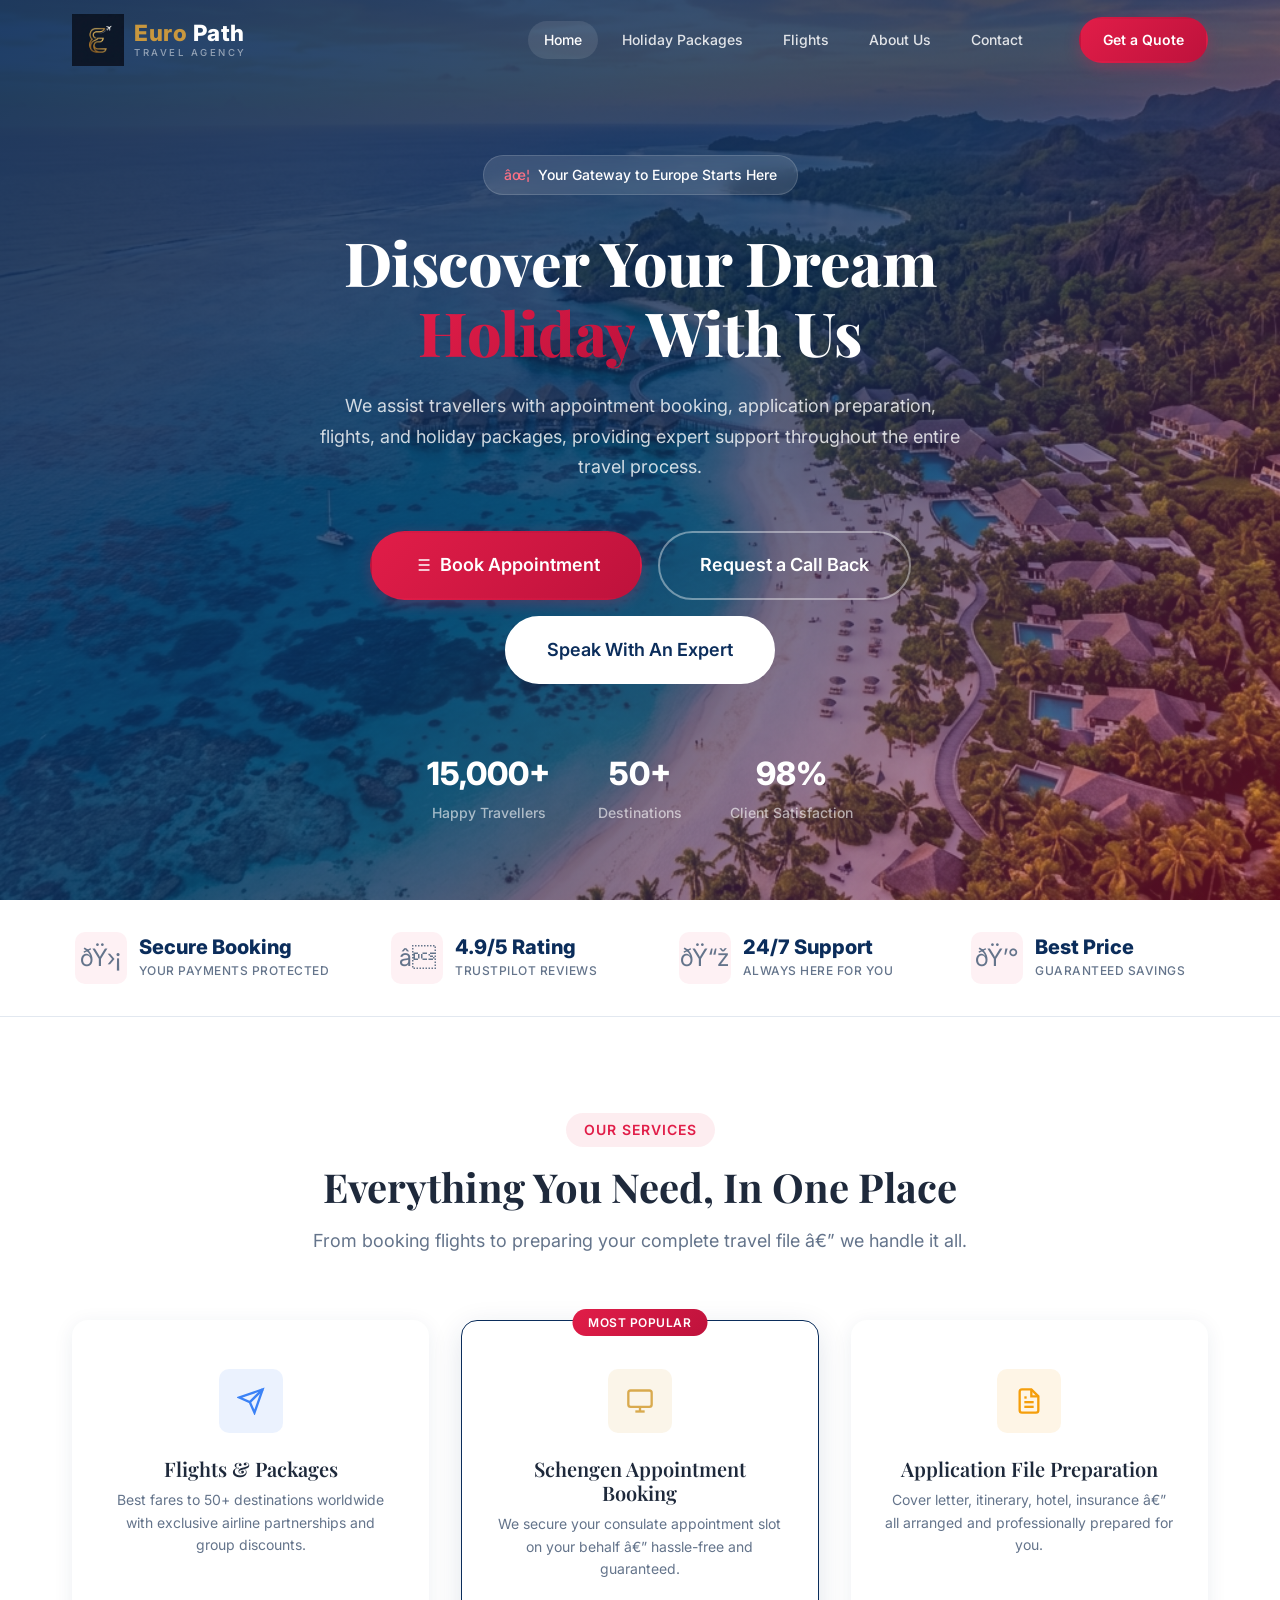
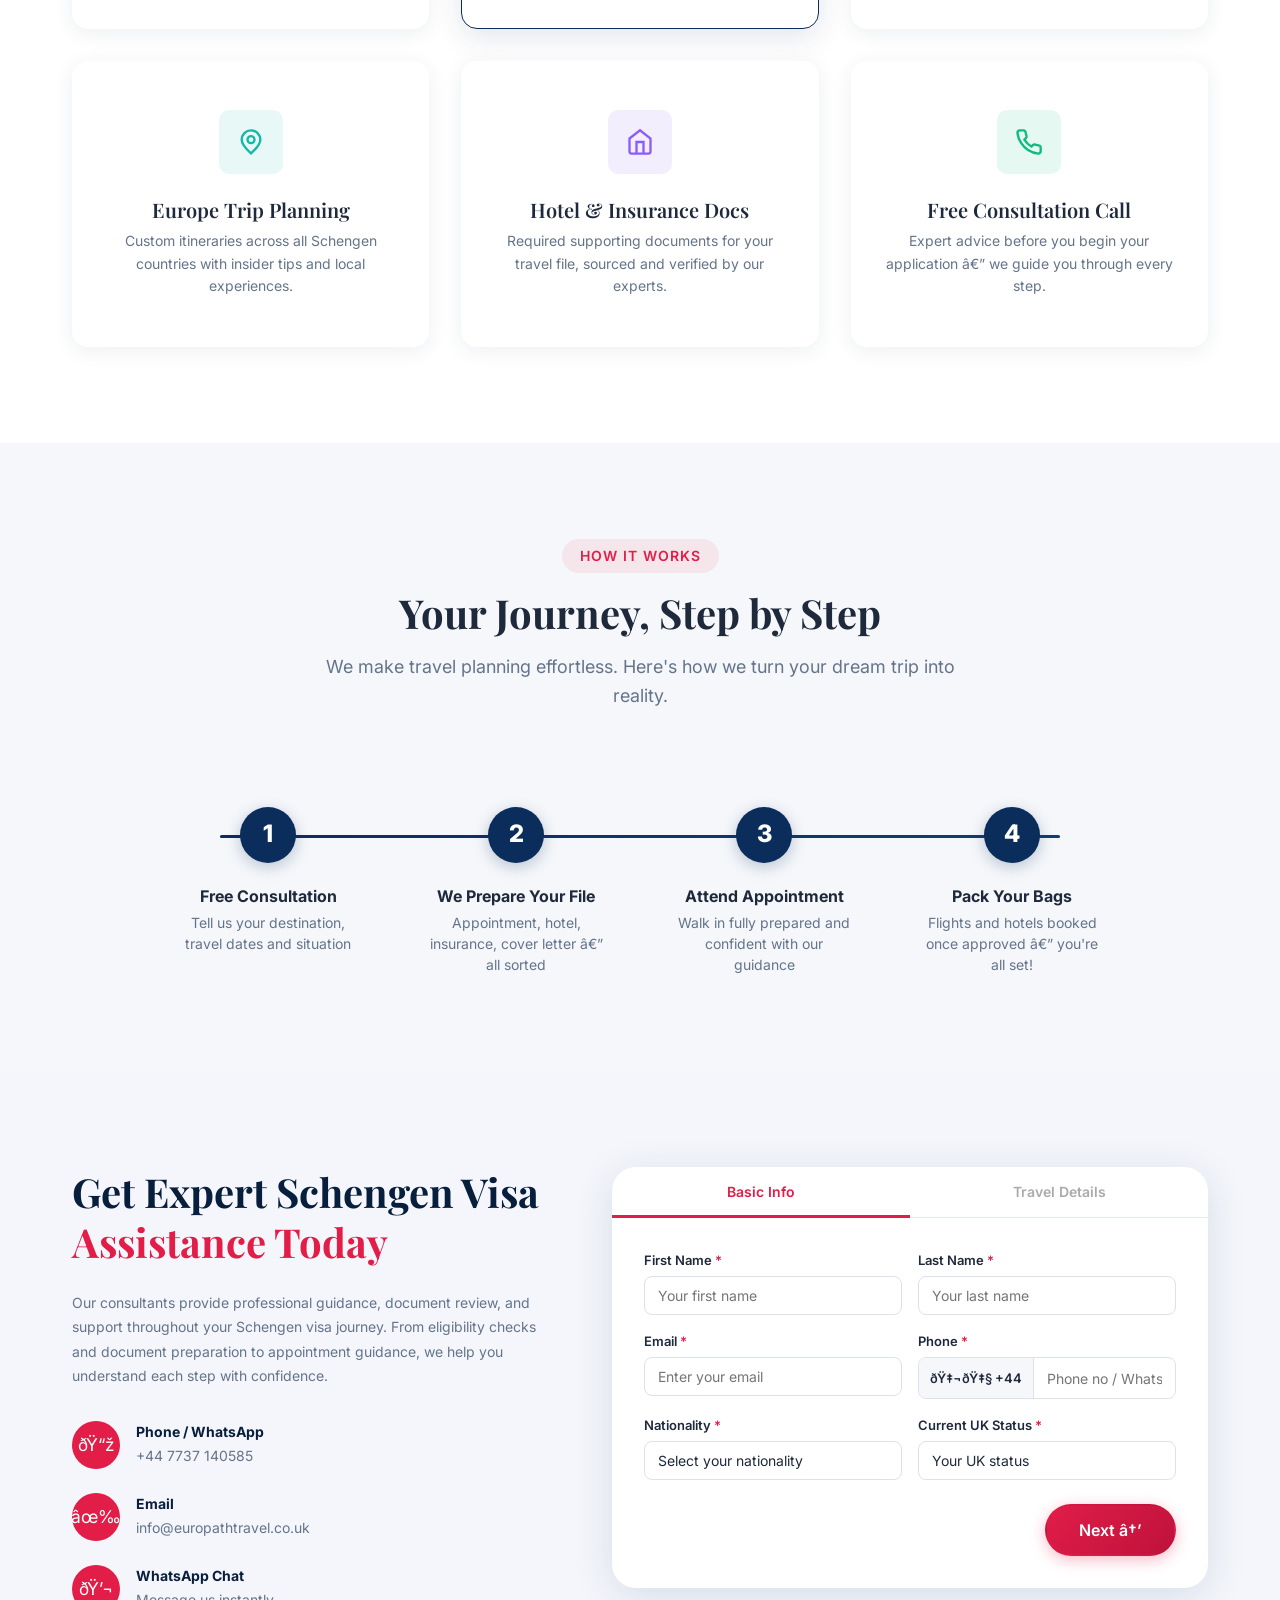
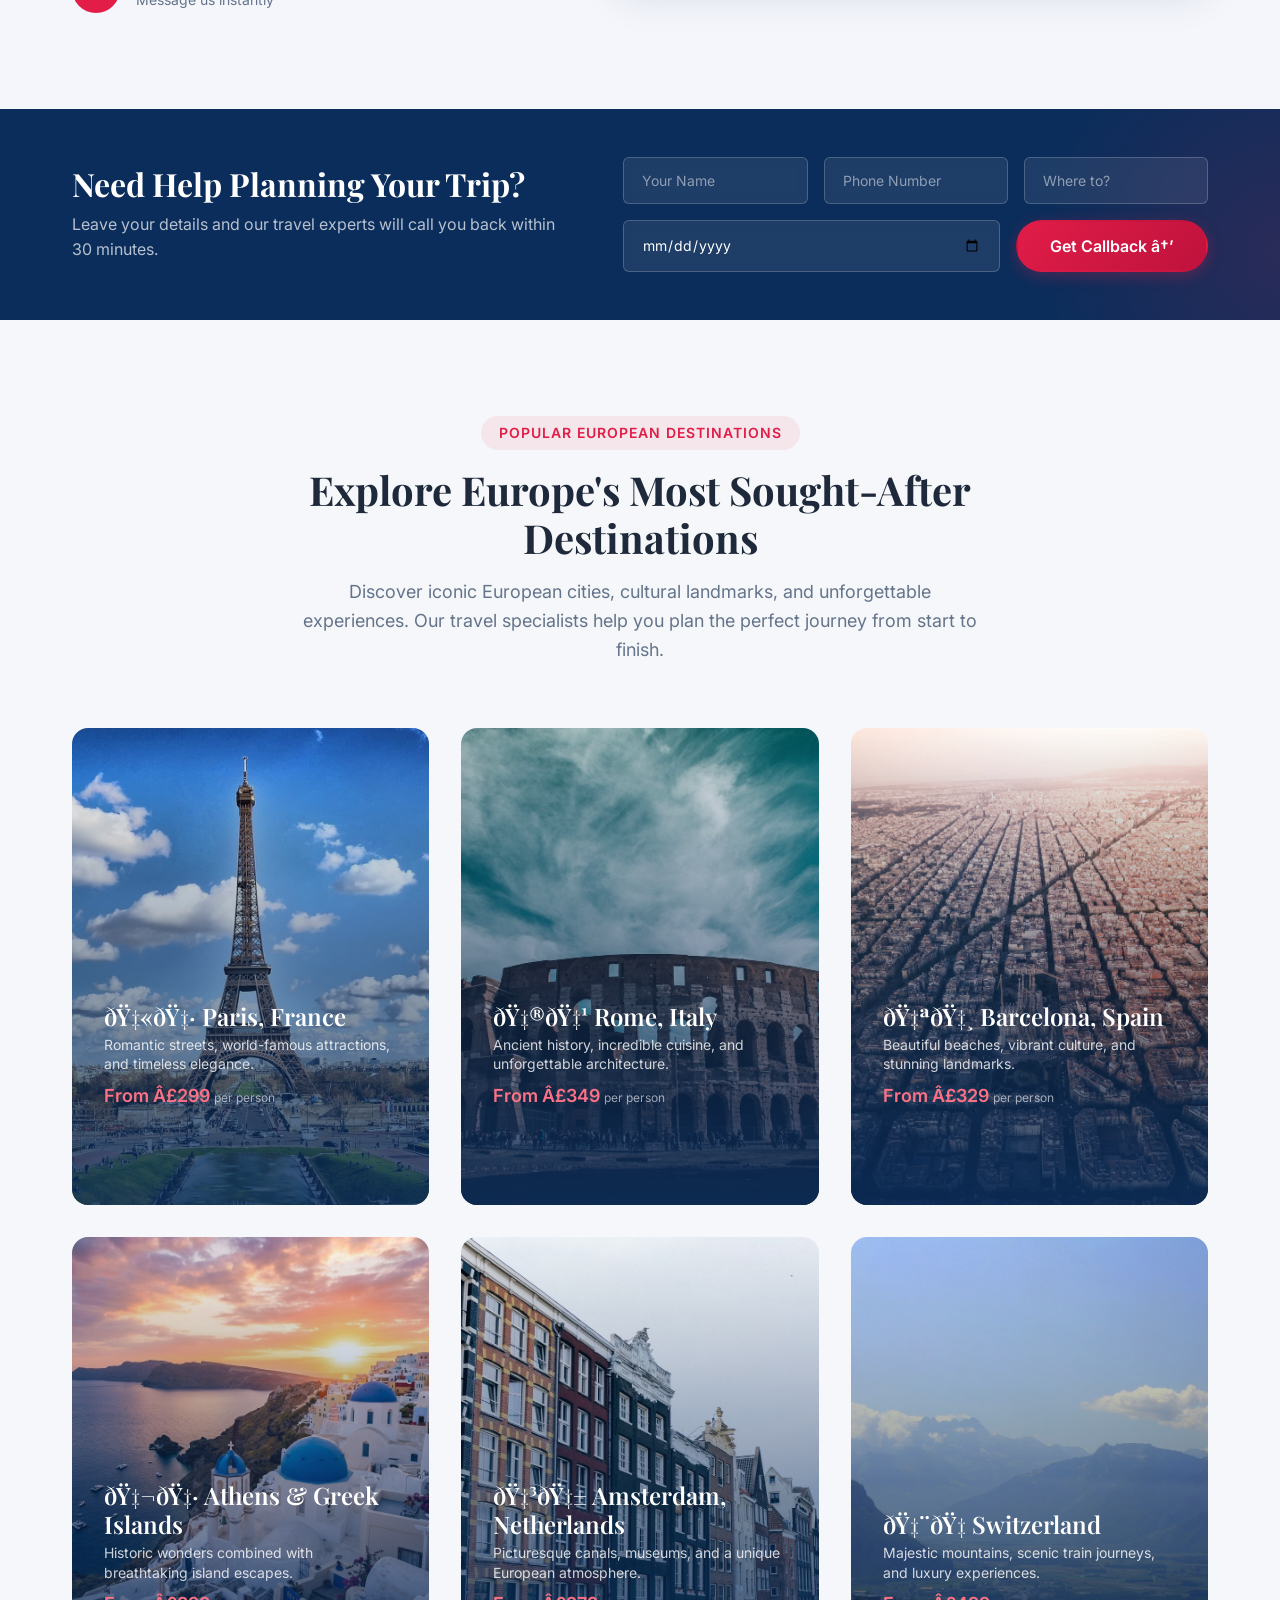
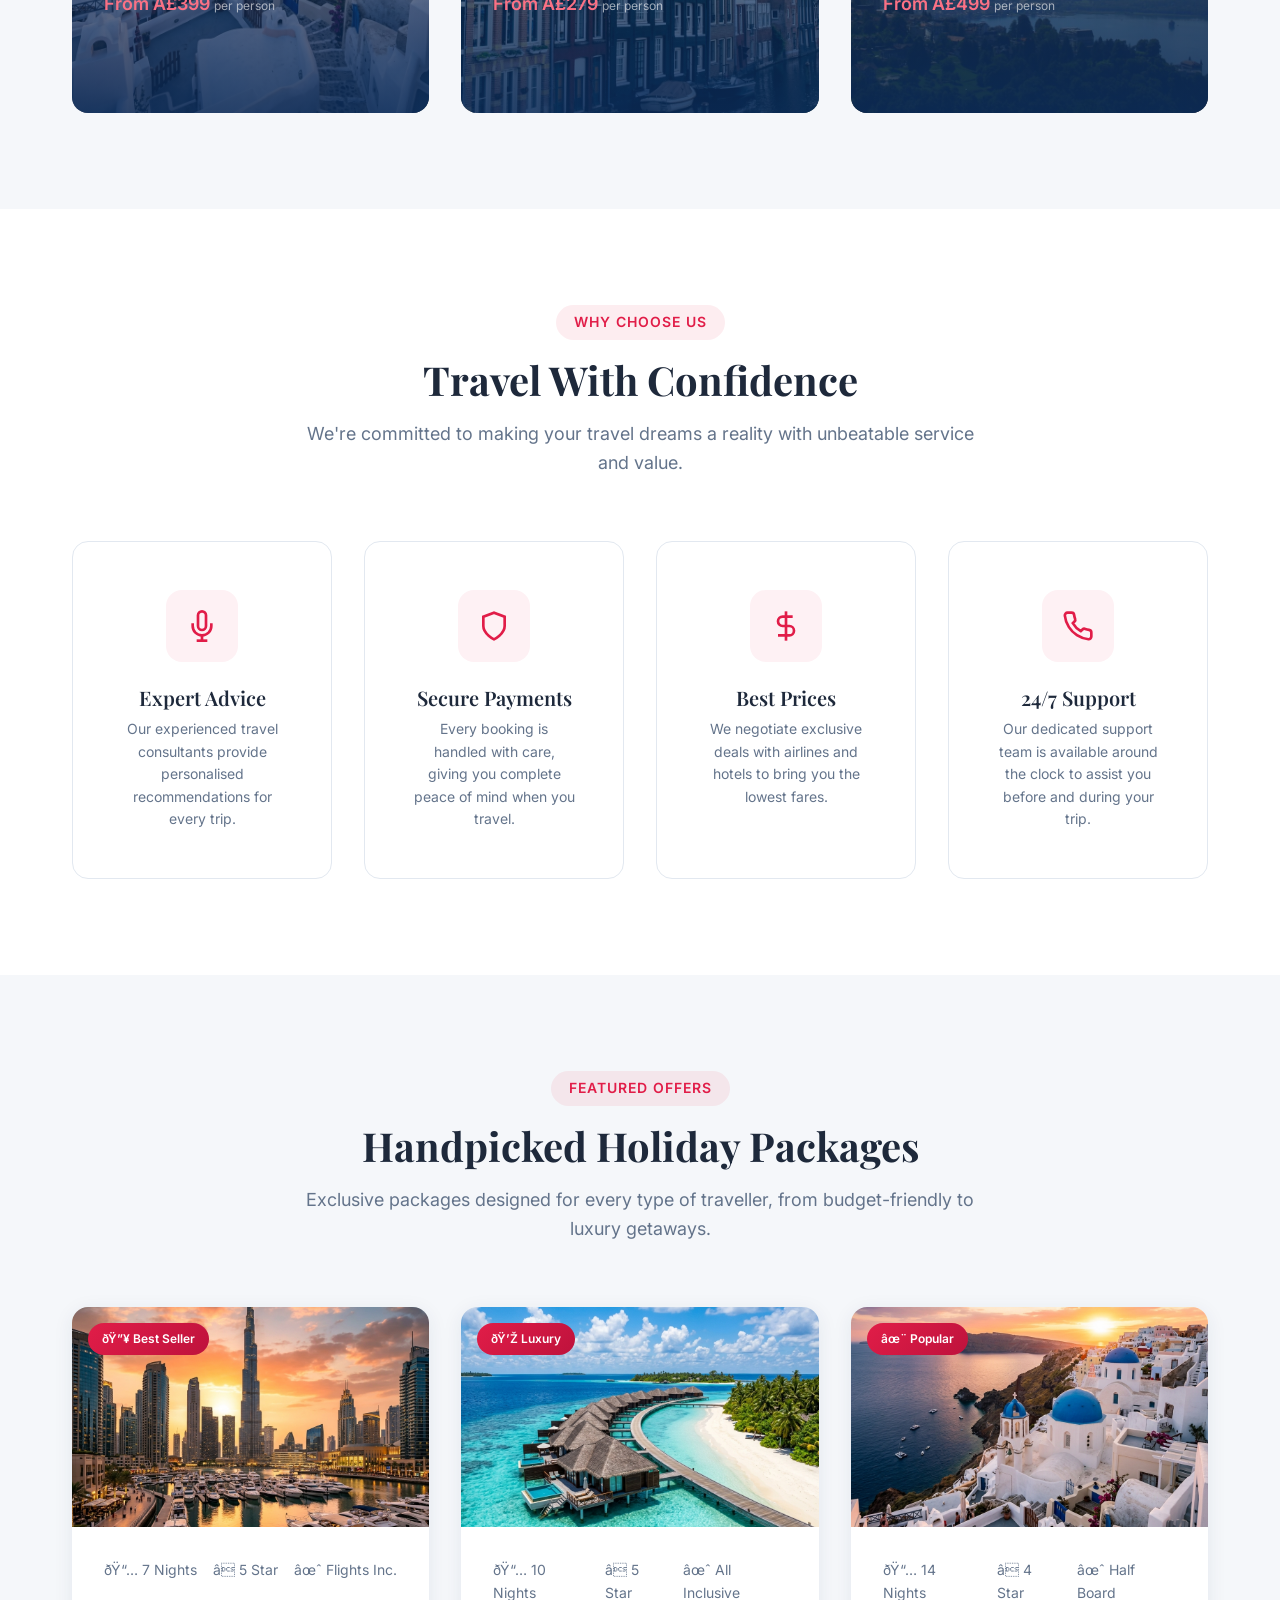
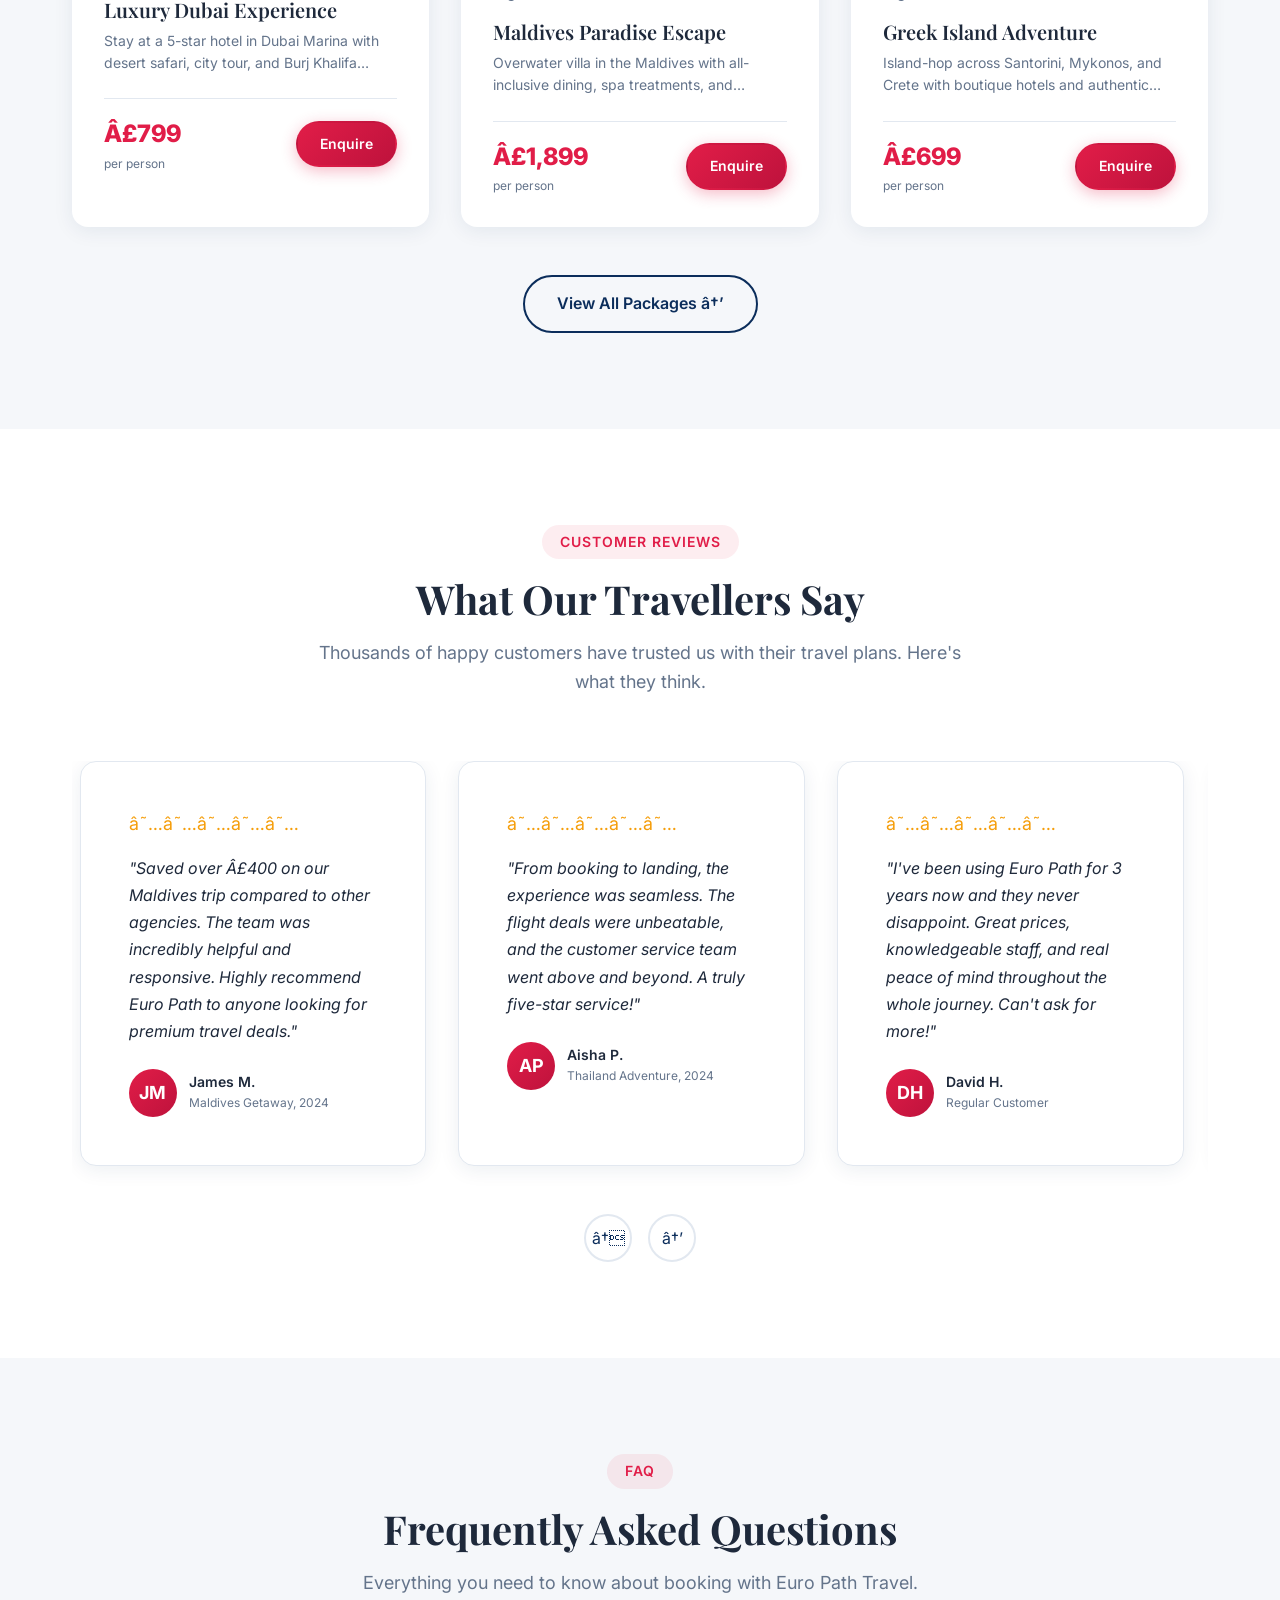
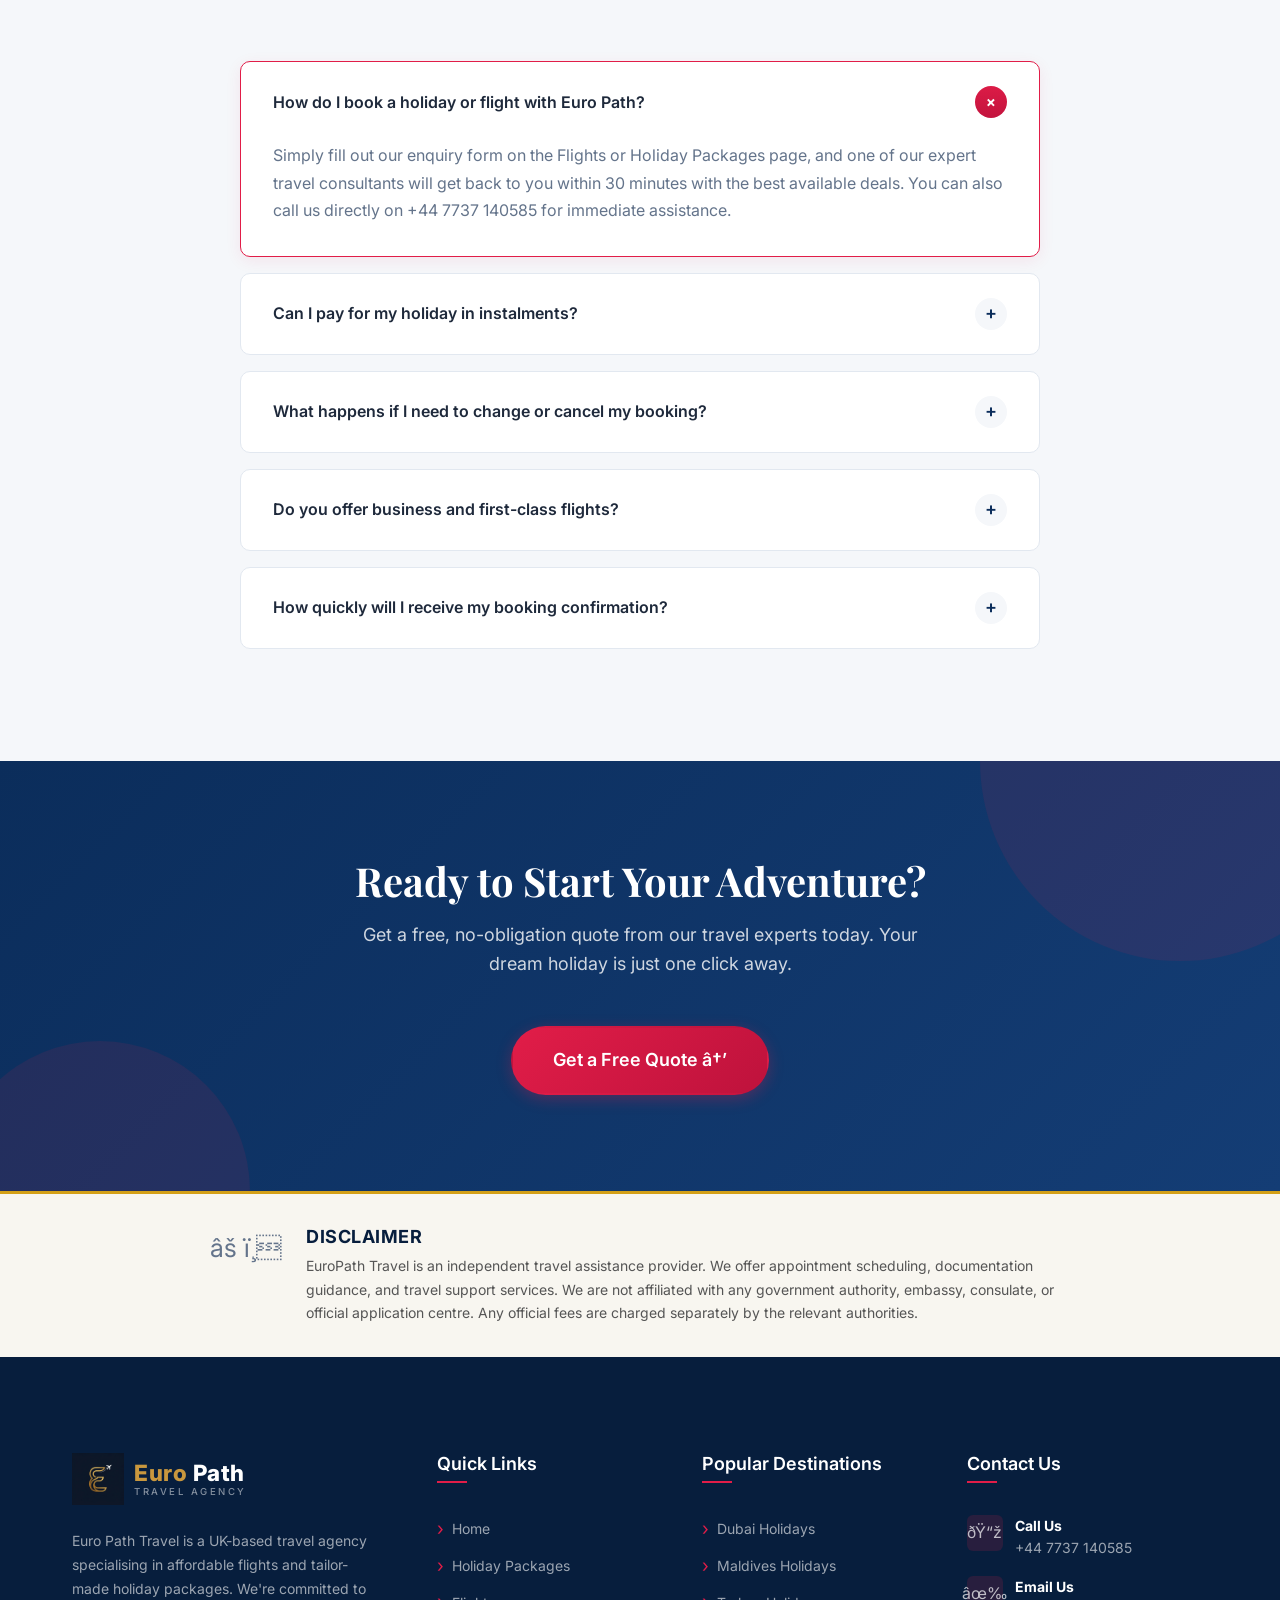
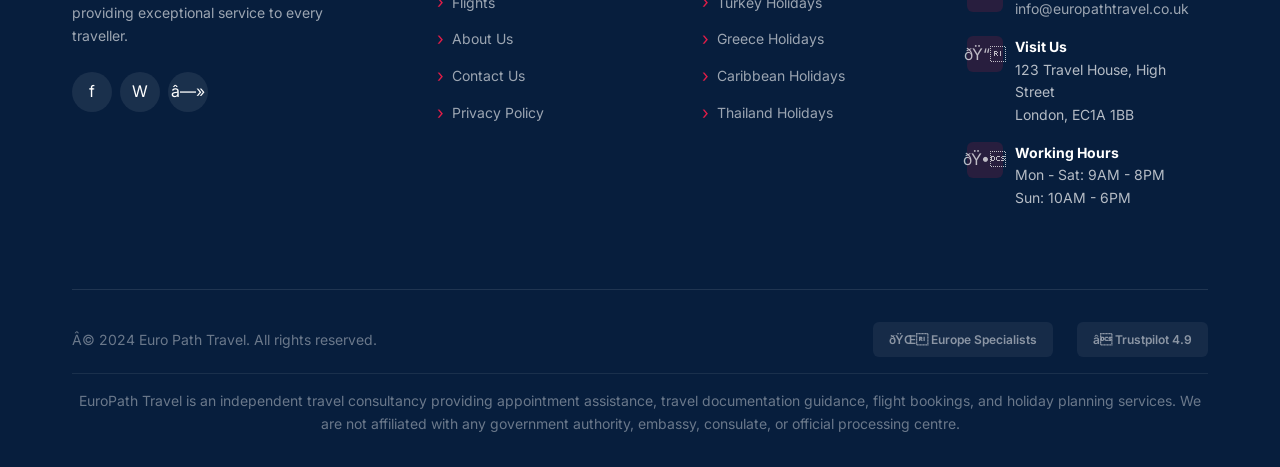
==== commit 73d32c2b: "Add Meta Pixel (2125989114643503) to all pages" ====
--- a/index.html
+++ b/index.html
@@ -10,6 +10,23 @@
 
     gtag('config', 'AW-18291988415');
   </script>
+  <!-- Meta Pixel Code -->
+  <script>
+  !function(f,b,e,v,n,t,s)
+  {if(f.fbq)return;n=f.fbq=function(){n.callMethod?
+  n.callMethod.apply(n,arguments):n.queue.push(arguments)};
+  if(!f._fbq)f._fbq=n;n.push=n;n.loaded=!0;n.version='2.0';
+  n.queue=[];t=b.createElement(e);t.async=!0;
+  t.src=v;s=b.getElementsByTagName(e)[0];
+  s.parentNode.insertBefore(t,s)}(window, document,'script',
+  'https://connect.facebook.net/en_US/fbevents.js');
+  fbq('init', '2125989114643503');
+  fbq('track', 'PageView');
+  </script>
+  <noscript><img height="1" width="1" style="display:none"
+  src="https://www.facebook.com/tr?id=2125989114643503&ev=PageView&noscript=1"
+  /></noscript>
+  <!-- End Meta Pixel Code -->
   <meta charset="UTF-8">
   <meta name="viewport" content="width=device-width, initial-scale=1.0">
   <title>Euro Path Travel — Premium Flights & Holiday Packages | UK Travel Agency</title>
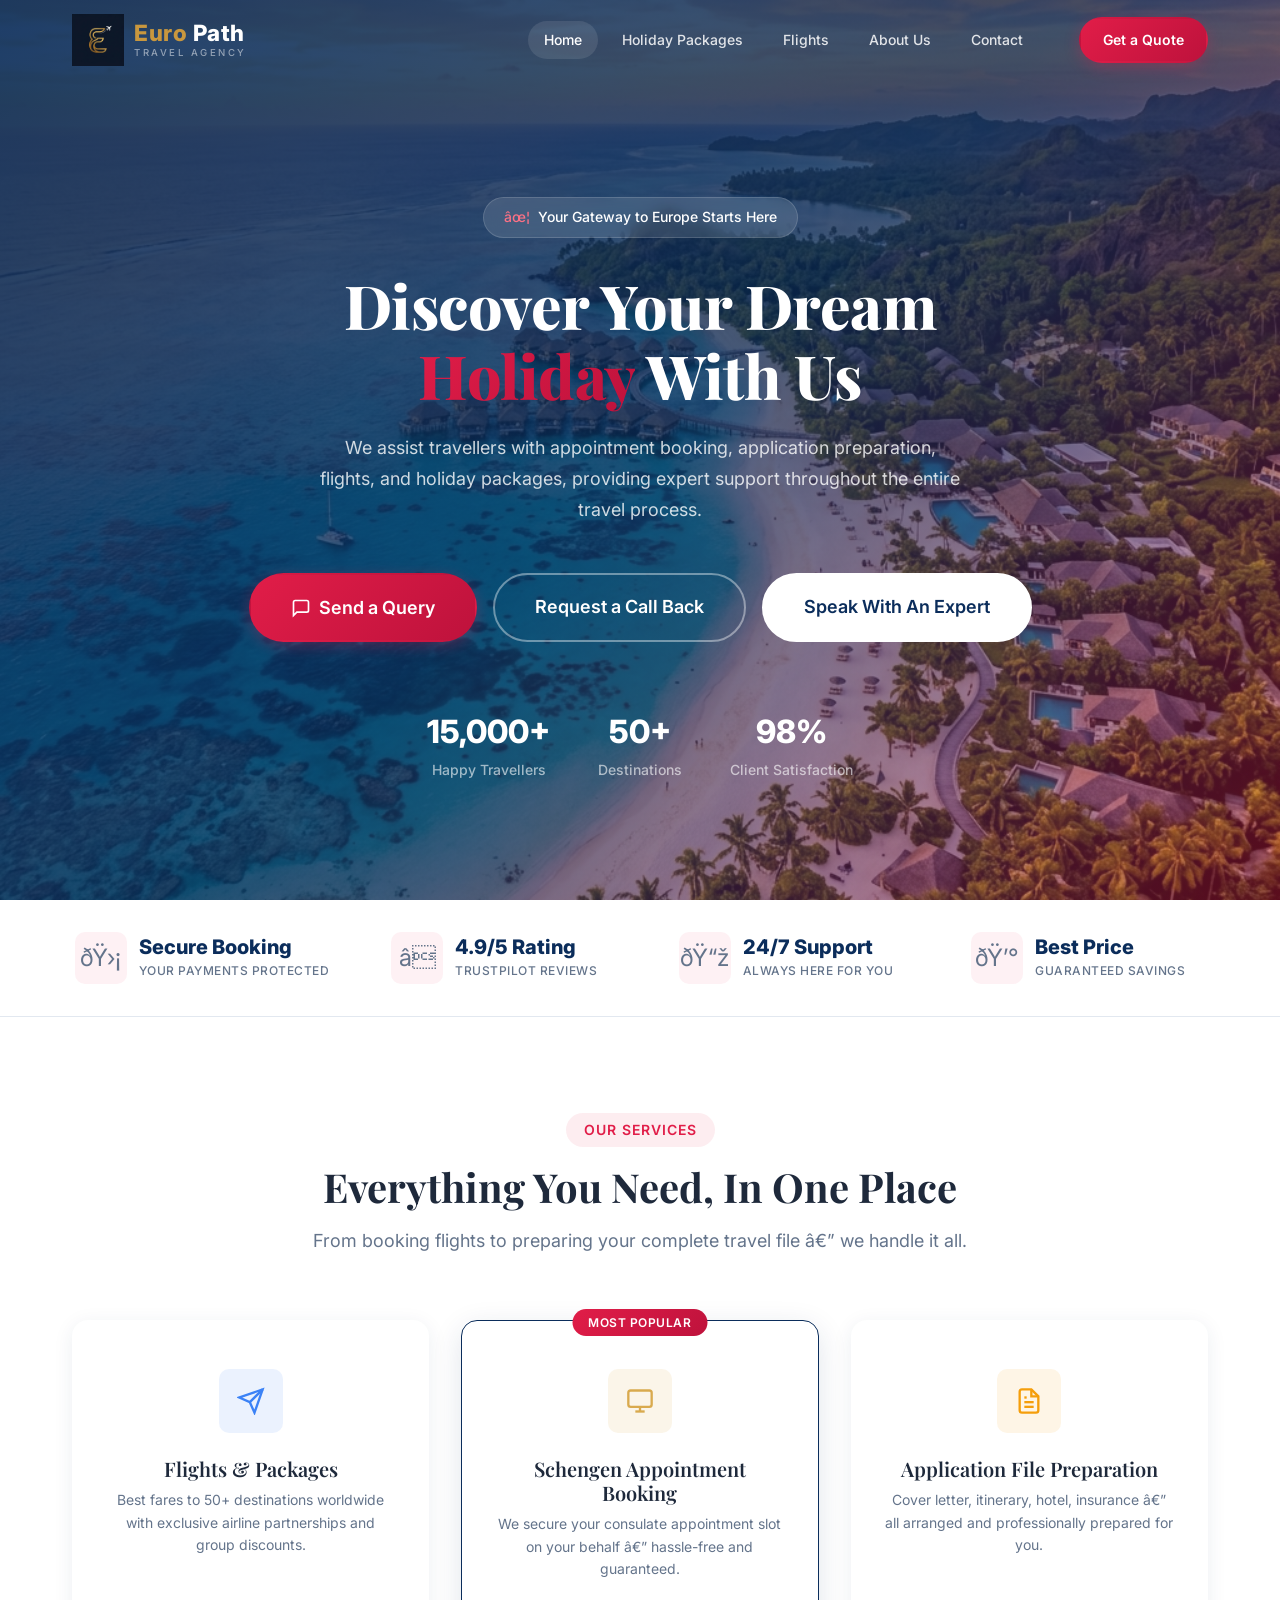
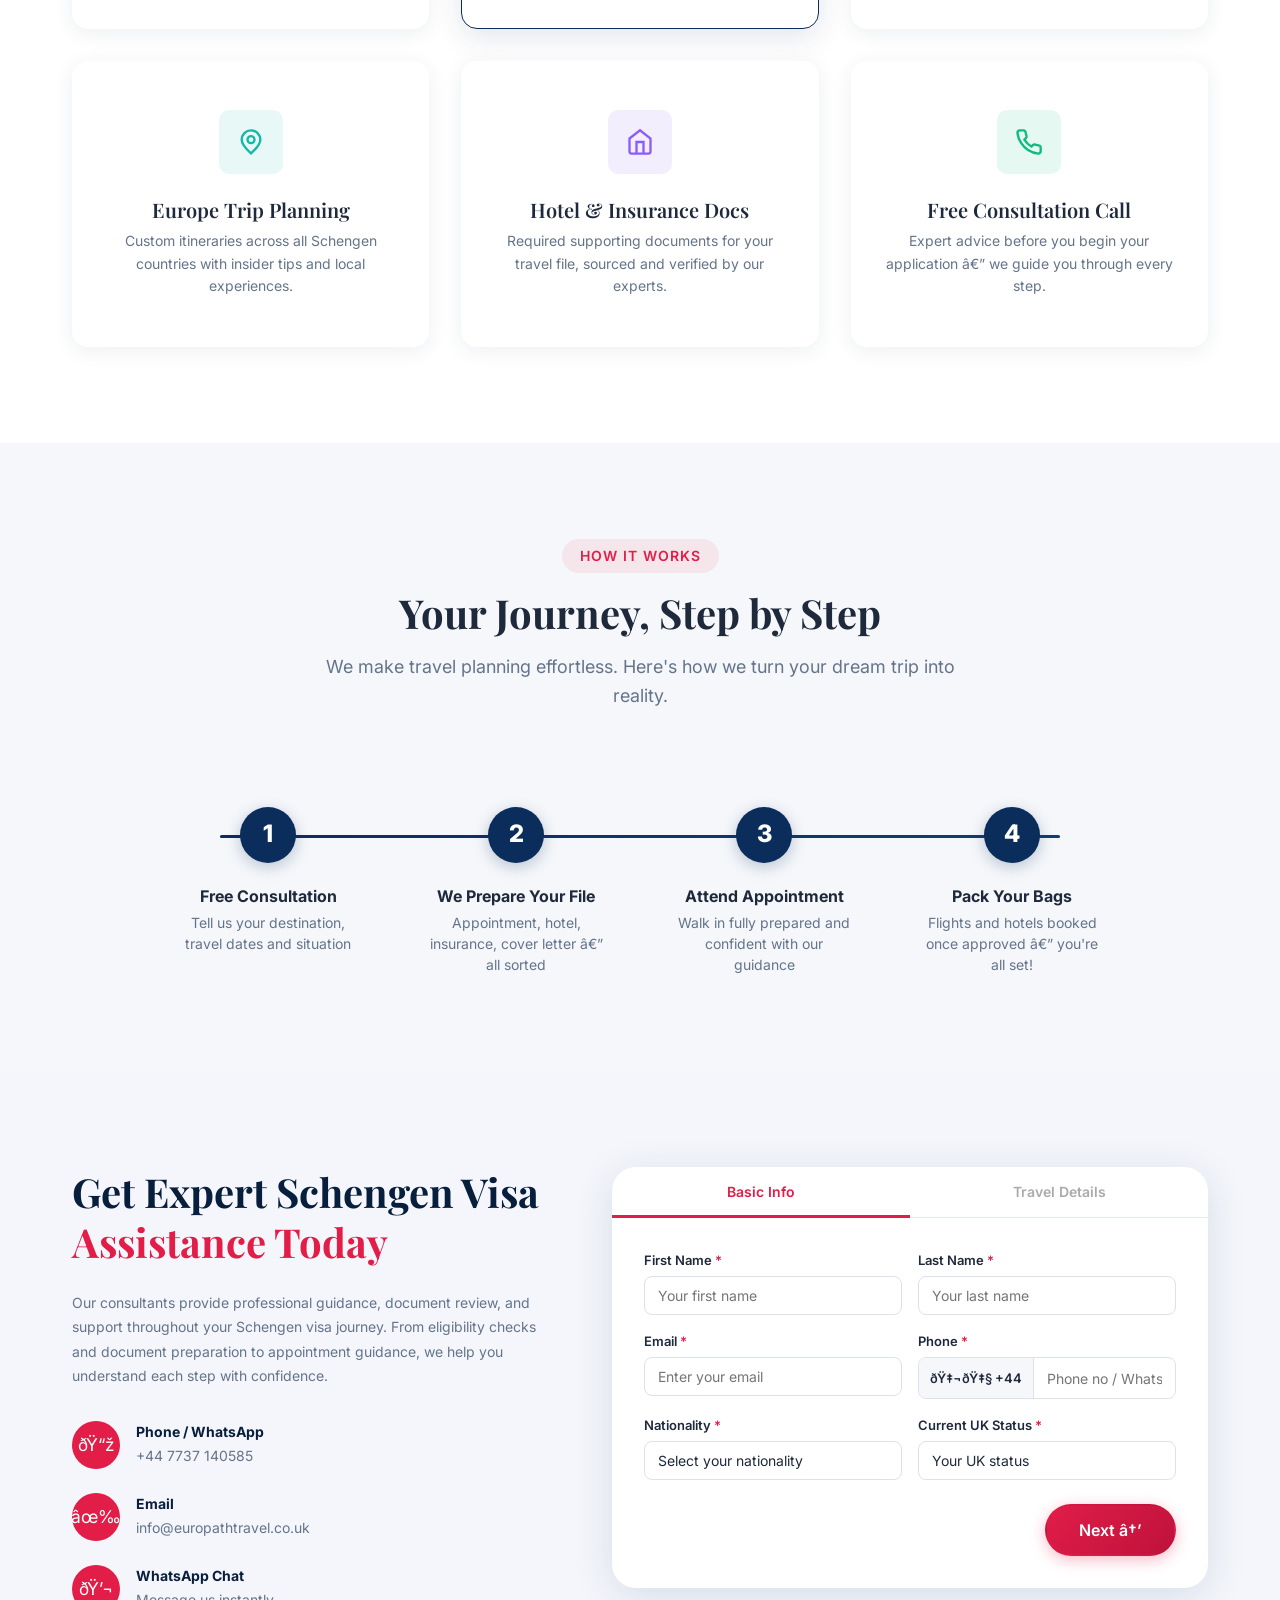
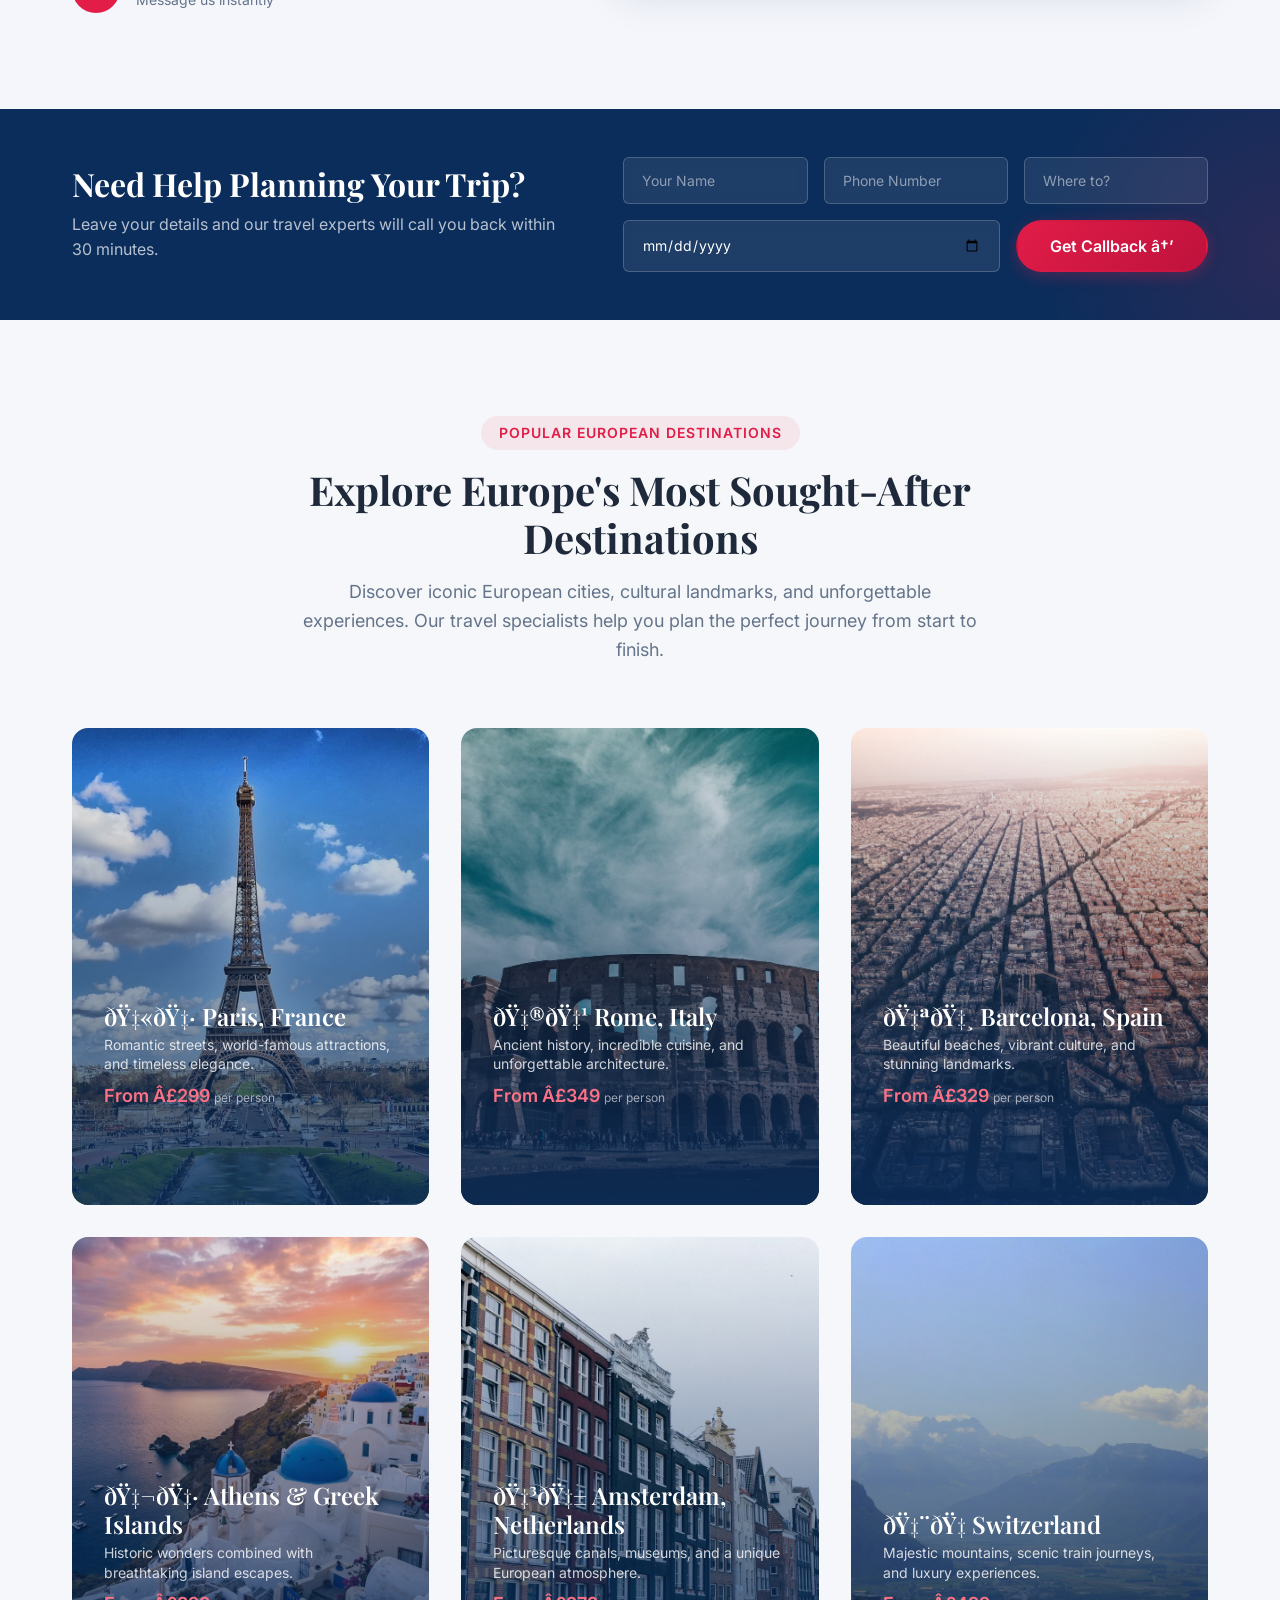
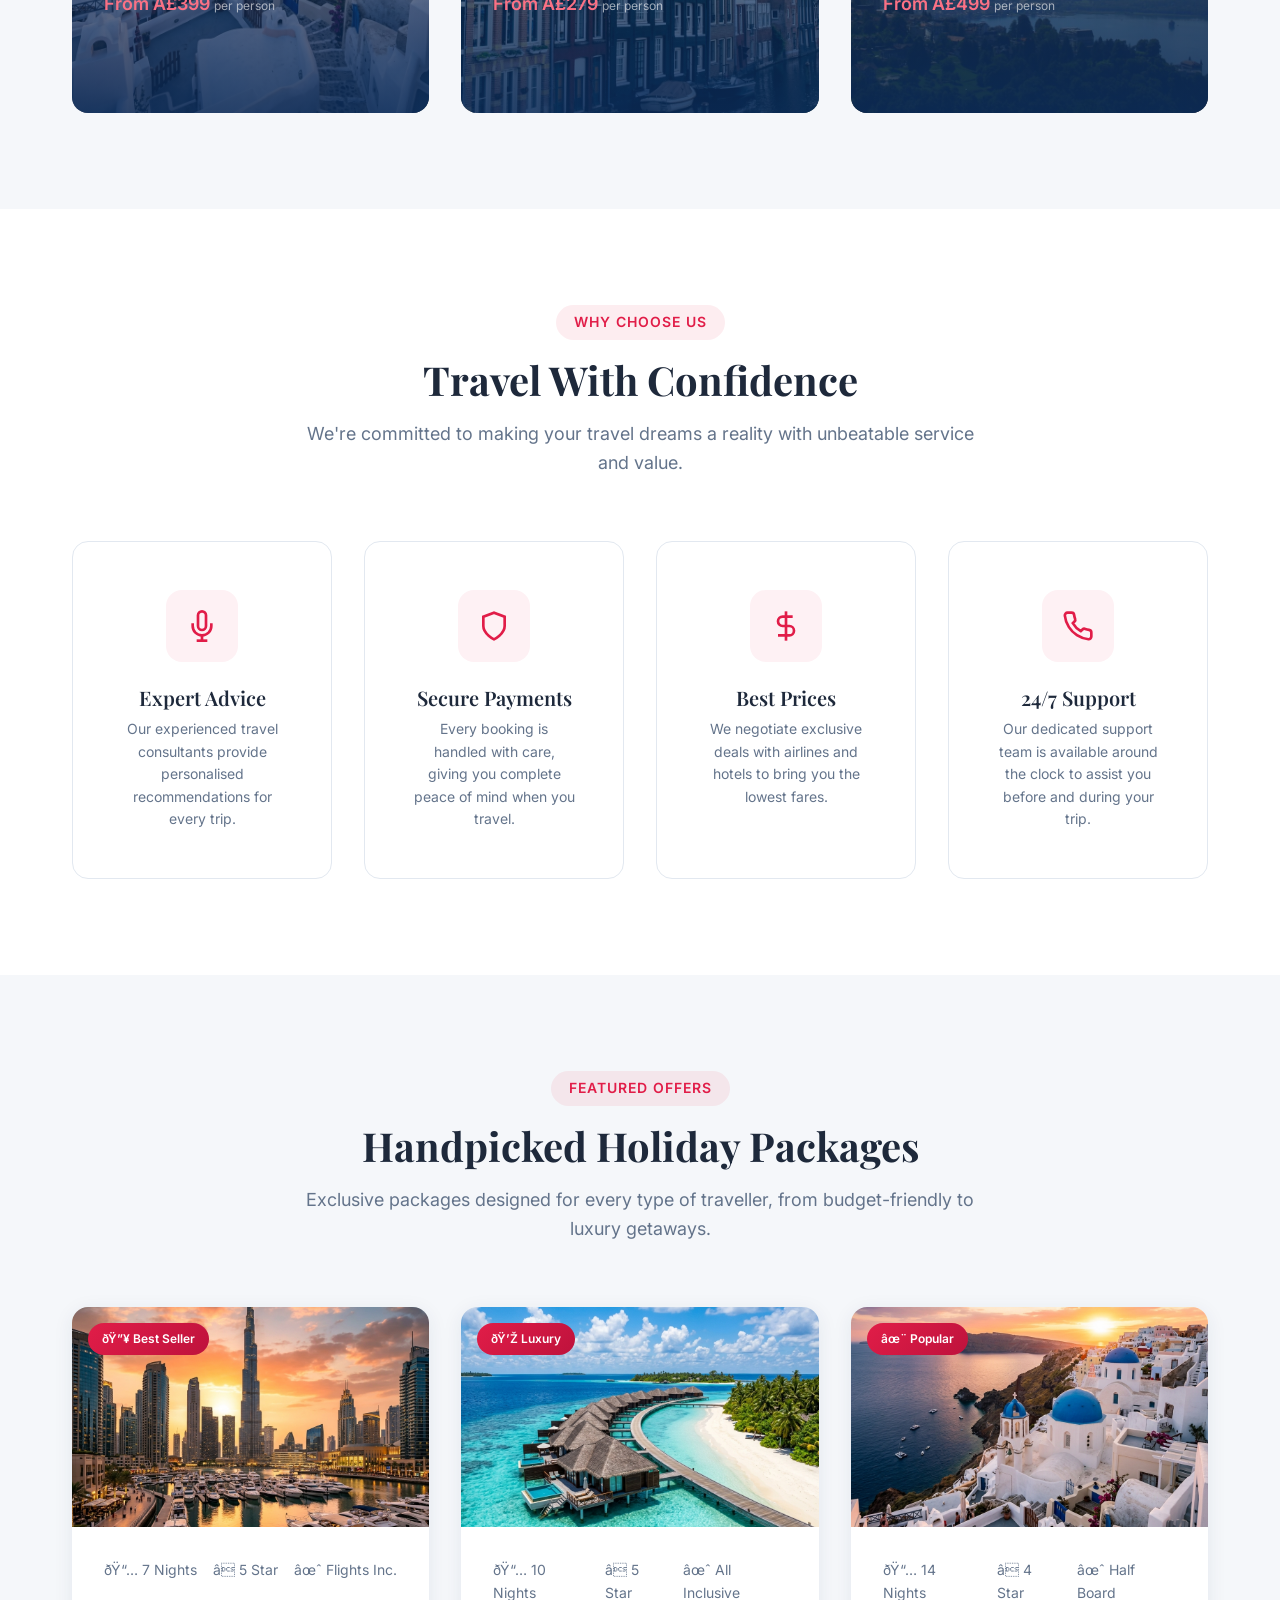
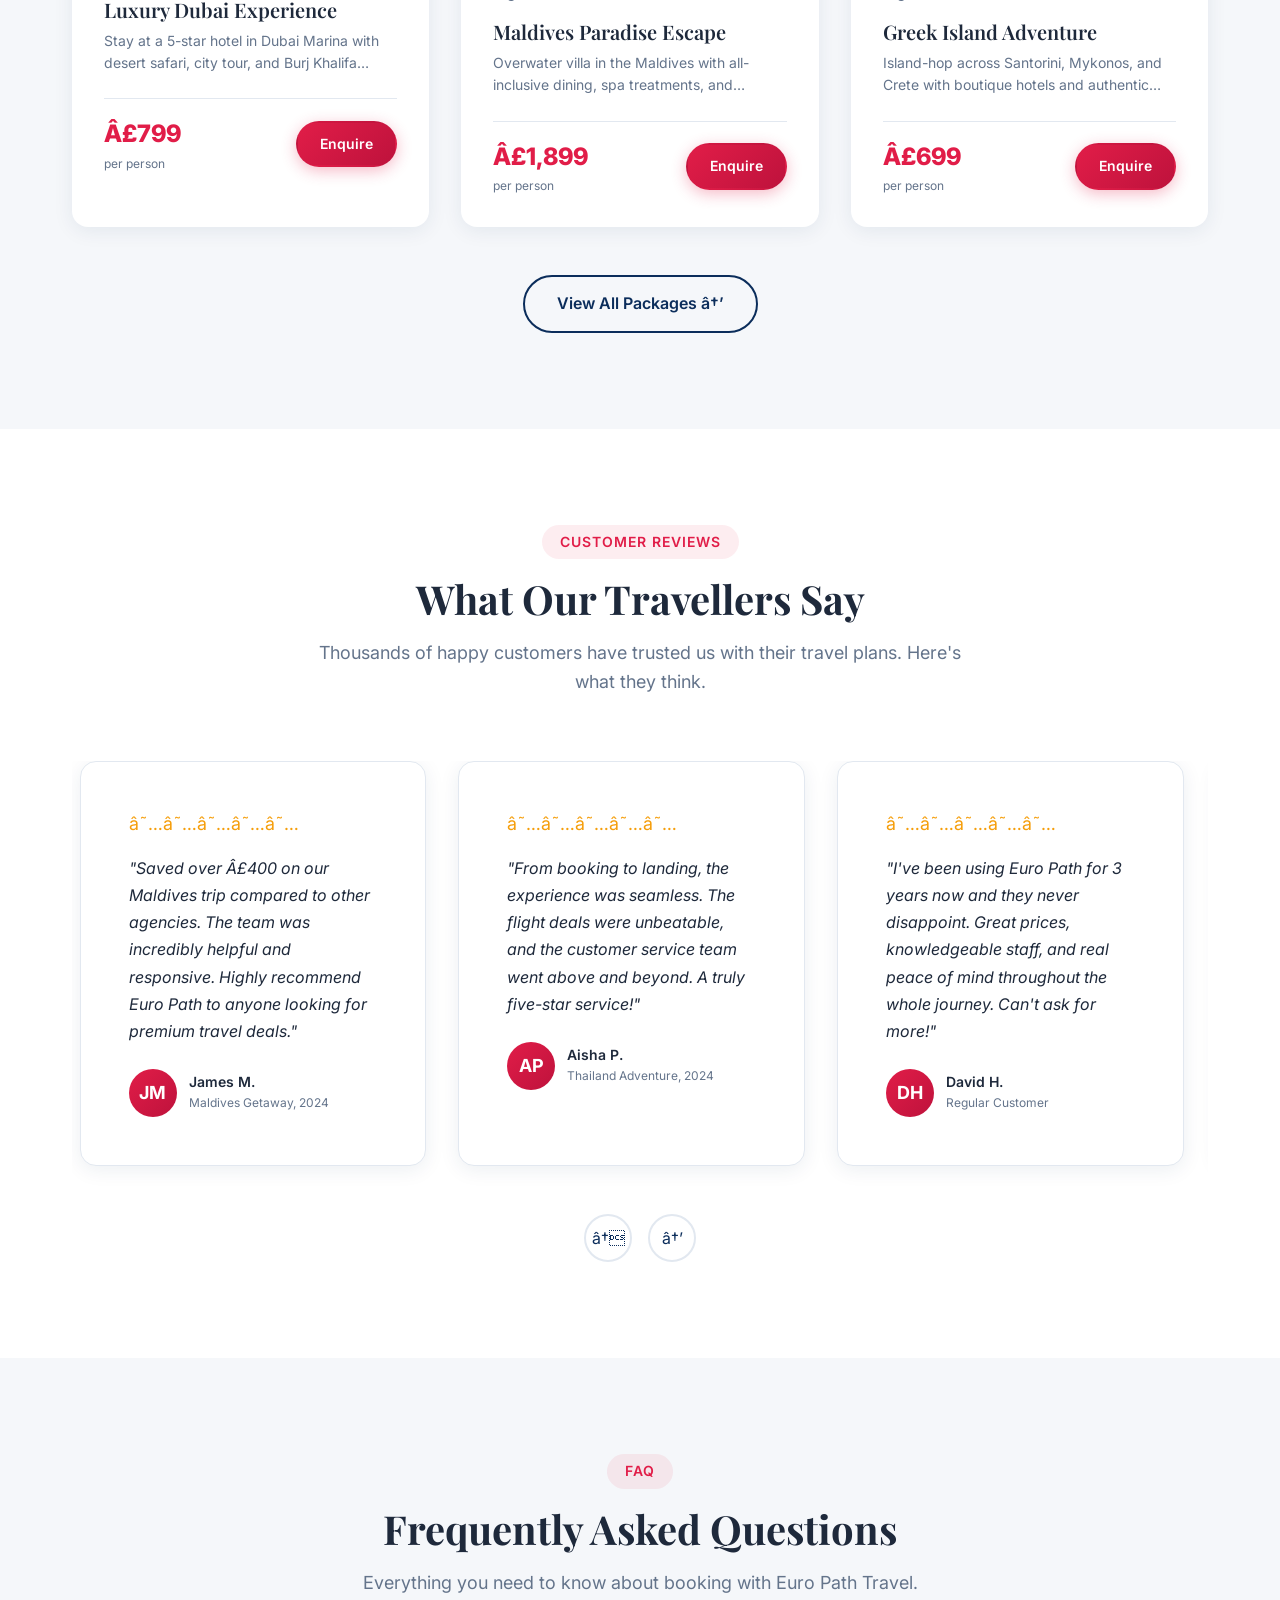
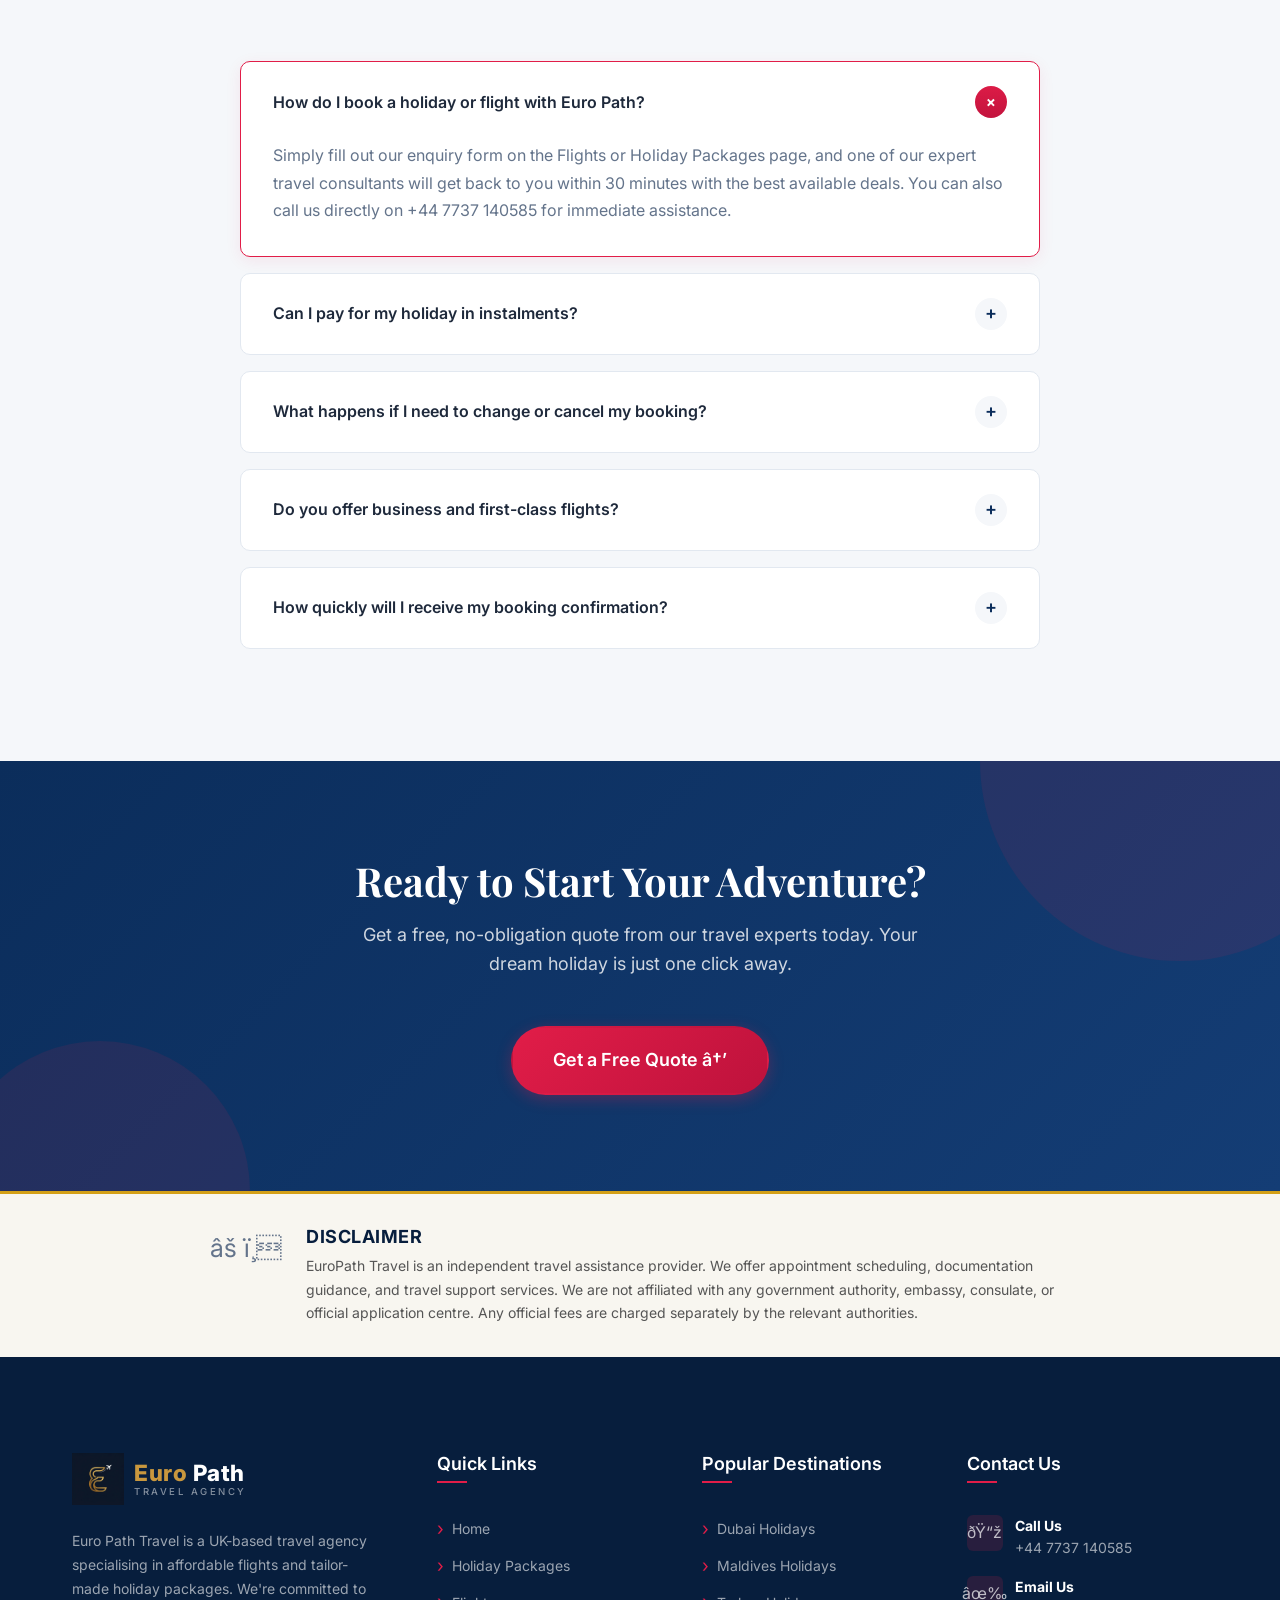
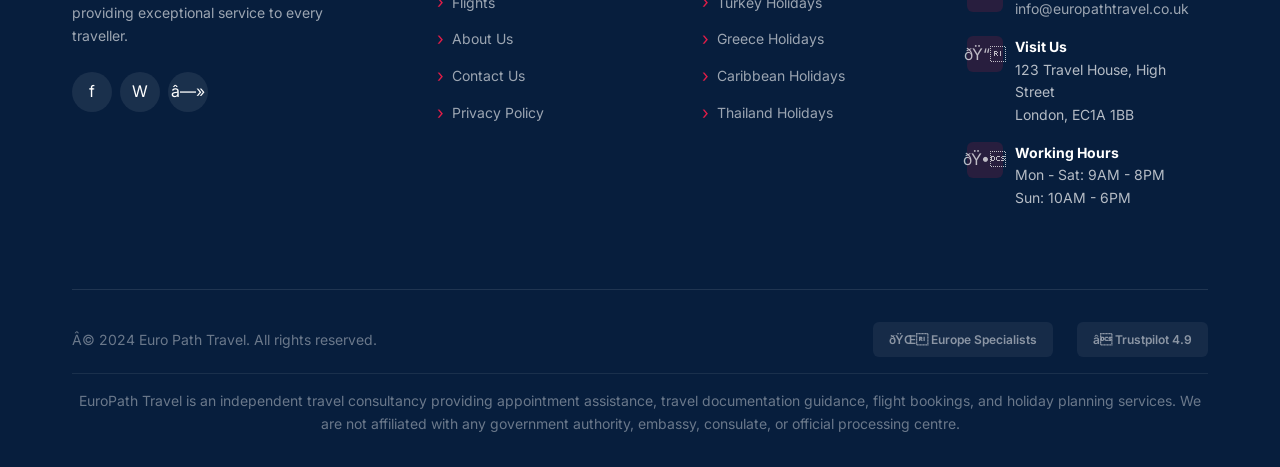
==== commit c45577a5: "Add Send a Query modal, WhatsApp CTA, and thank-you page update Replace Book Appointment with a Send" ====
--- a/index.html
+++ b/index.html
@@ -107,6 +107,104 @@
     </div>
   </div>
 
+  <!-- ===== SEND A QUERY MODAL ===== -->
+  <div class="query-modal-overlay" id="query-modal-overlay">
+    <div class="query-modal">
+      <button type="button" class="query-modal-close" id="query-modal-close" aria-label="Close">&times;</button>
+      <div class="query-modal-body">
+        <h3 class="query-modal-title">Get A Quote</h3>
+        <p class="query-modal-sub">Share your details and our visa specialists will call you back shortly.</p>
+
+        <form id="query-form" novalidate>
+          <input type="hidden" name="access_key" value="928235df-5d4d-4fe7-bce0-ea703df89a52">
+          <input type="hidden" name="subject" value="📝 New Query — EuroPath Travel">
+          <input type="hidden" name="form_type" value="Homepage Query Form">
+          <input type="text" name="website" style="display:none" tabindex="-1" autocomplete="off">
+
+          <div class="visa-field">
+            <label>Name <span class="req">*</span></label>
+            <input type="text" name="name" placeholder="Your full name" required>
+          </div>
+          <div class="visa-field">
+            <label>Email <span class="req">*</span></label>
+            <input type="email" name="email" placeholder="Enter your email" required>
+          </div>
+          <div class="visa-field">
+            <label>Contact <span class="req">*</span></label>
+            <div class="visa-phone-wrap">
+              <span class="visa-phone-prefix">🇬🇧 +44</span>
+              <input type="tel" name="contact" placeholder="Phone no / WhatsApp" required>
+            </div>
+          </div>
+          <div class="visa-field">
+            <label>Nationality <span class="req">*</span></label>
+            <select name="nationality" required>
+              <option value="">Select your nationality</option>
+              <option>Pakistani</option>
+              <option>Indian</option>
+              <option>Bangladeshi</option>
+              <option>Nigerian</option>
+              <option>Ghanaian</option>
+              <option>Sri Lankan</option>
+              <option>Nepalese</option>
+              <option>Afghan</option>
+              <option>Egyptian</option>
+              <option>Turkish</option>
+              <option>Iranian</option>
+              <option>Iraqi</option>
+              <option>Zimbabwean</option>
+              <option>South African</option>
+              <option>Chinese</option>
+              <option>Filipino</option>
+              <option>Other</option>
+            </select>
+          </div>
+          <div class="visa-field">
+            <label>UK Visa Status <span class="req">*</span></label>
+            <select name="uk_visa_status" required>
+              <option value="">Your UK visa status</option>
+              <option>British Citizen</option>
+              <option>ILR (Indefinite Leave to Remain)</option>
+              <option>EU Settled Status</option>
+              <option>EU Pre-Settled Status</option>
+              <option>Skilled Worker Visa</option>
+              <option>Student Visa</option>
+              <option>Graduate Visa</option>
+              <option>Family / Spouse Visa</option>
+              <option>Visitor Visa</option>
+              <option>Other</option>
+            </select>
+          </div>
+          <div class="visa-field">
+            <label>Best Time To Call <span class="req">*</span></label>
+            <select name="best_time_to_call" required>
+              <option value="">Select best time to call</option>
+              <option>Morning (9AM – 12PM)</option>
+              <option>Afternoon (12PM – 4PM)</option>
+              <option>Evening (4PM – 8PM)</option>
+              <option>Anytime</option>
+            </select>
+          </div>
+
+          <div class="visa-actions">
+            <button type="submit" class="btn btn-primary" style="width:100%; justify-content:center;">Submit Query</button>
+          </div>
+        </form>
+
+        <div class="visa-confirm" id="query-confirm">
+          <div class="success-anim">
+            <svg viewBox="0 0 52 52" aria-hidden="true">
+              <circle class="success-circle" cx="26" cy="26" r="24" fill="none"/>
+              <path class="success-tick" fill="none" d="M15 27l8 8 15-16"/>
+            </svg>
+          </div>
+          <h3 class="success-text-1">Thank You!</h3>
+          <p class="success-text-2">Your query has been received. Redirecting you now…</p>
+        </div>
+      </div>
+    </div>
+  </div>
+
   <main>
     <!-- ===== HERO SECTION ===== -->
     <section class="hero" id="hero">
@@ -129,12 +227,12 @@
             </p>
             
             <div class="hero-buttons">
-              <a href="contact.html" class="btn btn-primary btn-lg">
-                <svg width="20" height="20" viewBox="0 0 24 24" fill="none" stroke="currentColor" stroke-width="2"><path d="M8 6h13M8 12h13M8 18h13M3 6h.01M3 12h.01M3 18h.01"/></svg>
-                Book Appointment
-              </a>
+              <button type="button" id="open-query-btn" class="btn btn-primary btn-lg">
+                <svg width="20" height="20" viewBox="0 0 24 24" fill="none" stroke="currentColor" stroke-width="2"><path d="M21 15a2 2 0 0 1-2 2H7l-4 4V5a2 2 0 0 1 2-2h14a2 2 0 0 1 2 2z"/></svg>
+                Send a Query
+              </button>
               <a href="contact.html" class="btn btn-outline-white btn-lg">Request a Call Back</a>
-              <a href="contact.html" class="btn btn-secondary btn-lg">Speak With An Expert</a>
+              <a href="https://wa.me/447737140585" target="_blank" rel="noopener" class="btn btn-secondary btn-lg">Speak With An Expert</a>
             </div>
 
             <div class="hero-stats">
--- a/css/style.css
+++ b/css/style.css
@@ -257,6 +257,18 @@
   font-size: var(--fs-sm);
 }
 
+.btn-whatsapp {
+  background: #25D366;
+  color: var(--white);
+  border-color: #25D366;
+}
+
+.btn-whatsapp:hover {
+  background: #1DA851;
+  border-color: #1DA851;
+  transform: translateY(-2px);
+}
+
 .btn-lg {
   padding: 18px 40px;
   font-size: var(--fs-md);
@@ -2425,6 +2437,81 @@
 @media (max-width: 600px) {
   .visa-row { grid-template-columns: 1fr; }
   .visa-form-body { padding: var(--space-lg); }
+}
+
+/* ---------- Send a Query Modal ---------- */
+.query-modal-overlay {
+  display: flex;
+  align-items: center;
+  justify-content: center;
+  position: fixed;
+  inset: 0;
+  background: rgba(7,30,61,0.75);
+  backdrop-filter: blur(6px);
+  z-index: 1200;
+  opacity: 0;
+  pointer-events: none;
+  padding: var(--space-lg);
+  transition: opacity var(--transition-base);
+}
+
+.query-modal-overlay.active {
+  opacity: 1;
+  pointer-events: all;
+}
+
+.query-modal {
+  position: relative;
+  background: #fff;
+  border-radius: var(--radius-xl);
+  box-shadow: 0 20px 60px rgba(11,45,91,0.3);
+  width: 100%;
+  max-width: 480px;
+  max-height: 90vh;
+  overflow-y: auto;
+  transform: translateY(20px) scale(0.98);
+  transition: transform var(--transition-base);
+}
+
+.query-modal-overlay.active .query-modal {
+  transform: translateY(0) scale(1);
+}
+
+.query-modal-close {
+  position: absolute;
+  top: 14px; right: 14px;
+  width: 34px; height: 34px;
+  border: none; background: #f5f7fa;
+  border-radius: 50%;
+  font-size: 1.4rem; line-height: 1;
+  color: var(--dark);
+  cursor: pointer;
+  display: flex; align-items: center; justify-content: center;
+  transition: background var(--transition-fast);
+  z-index: 2;
+}
+.query-modal-close:hover { background: #ebeef3; color: var(--secondary); }
+
+.query-modal-body { padding: var(--space-xl); }
+
+.query-modal-title {
+  font-size: var(--fs-xl);
+  color: var(--primary-dark);
+  margin-bottom: 4px;
+}
+
+.query-modal-sub {
+  color: var(--body-text);
+  font-size: var(--fs-sm);
+  margin-bottom: var(--space-lg);
+}
+
+.query-modal-body form .visa-field { margin-bottom: var(--space-md); }
+
+body.query-modal-open { overflow: hidden; }
+
+@media (max-width: 600px) {
+  .query-modal-body { padding: var(--space-lg); }
 }
 
 /* ---------- Disclaimer Section ---------- */
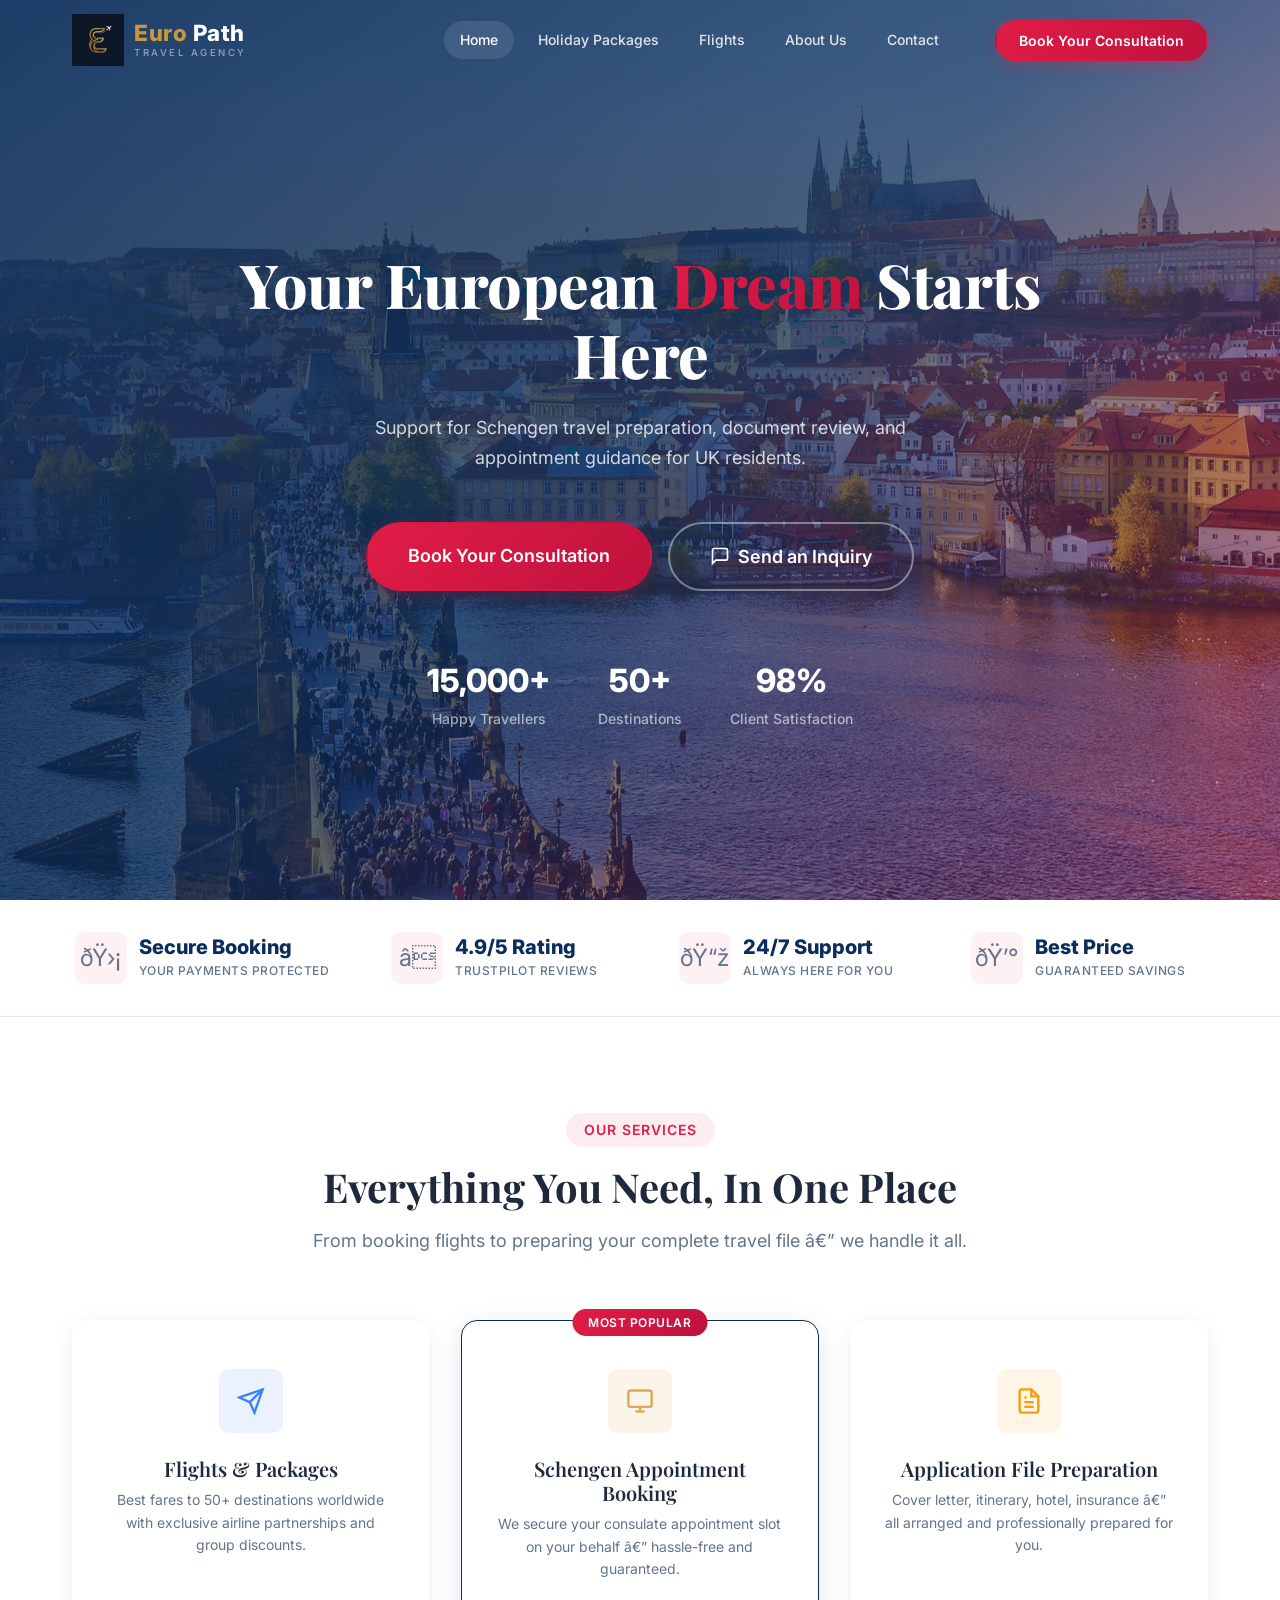
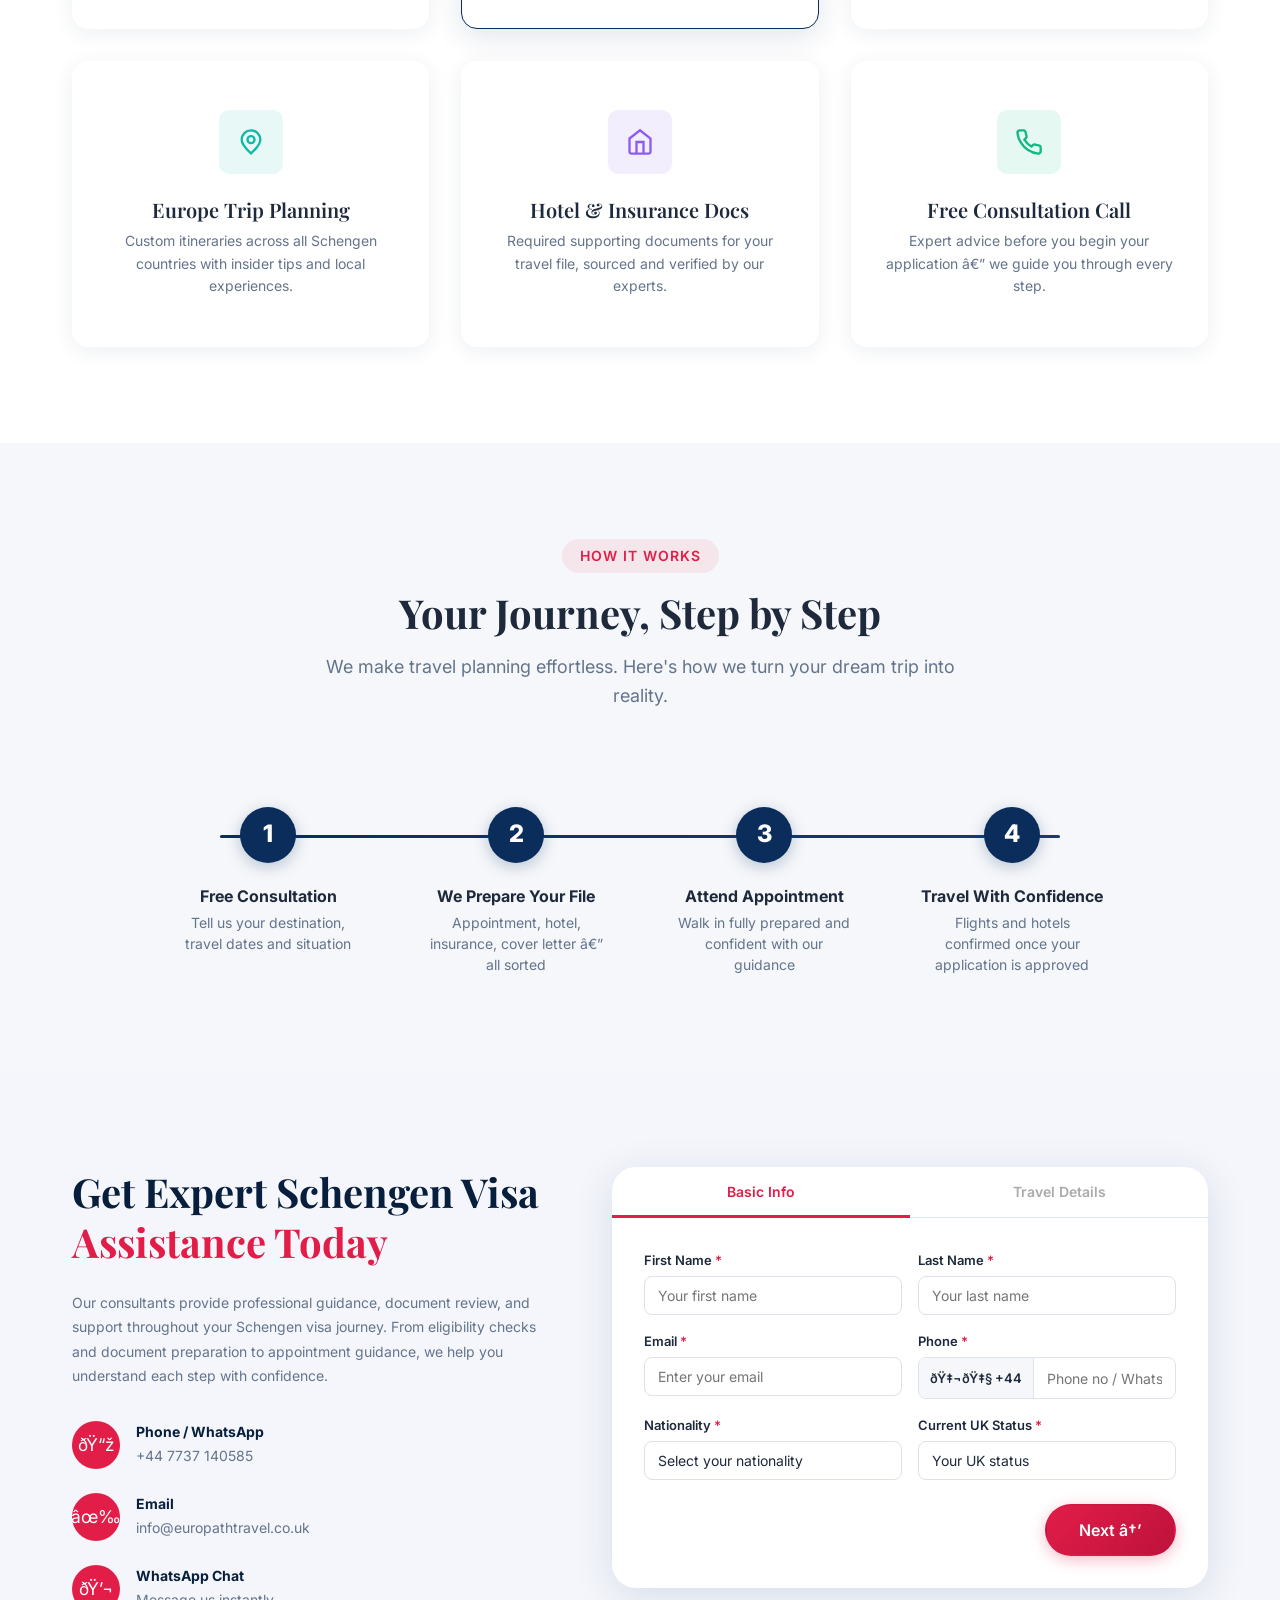
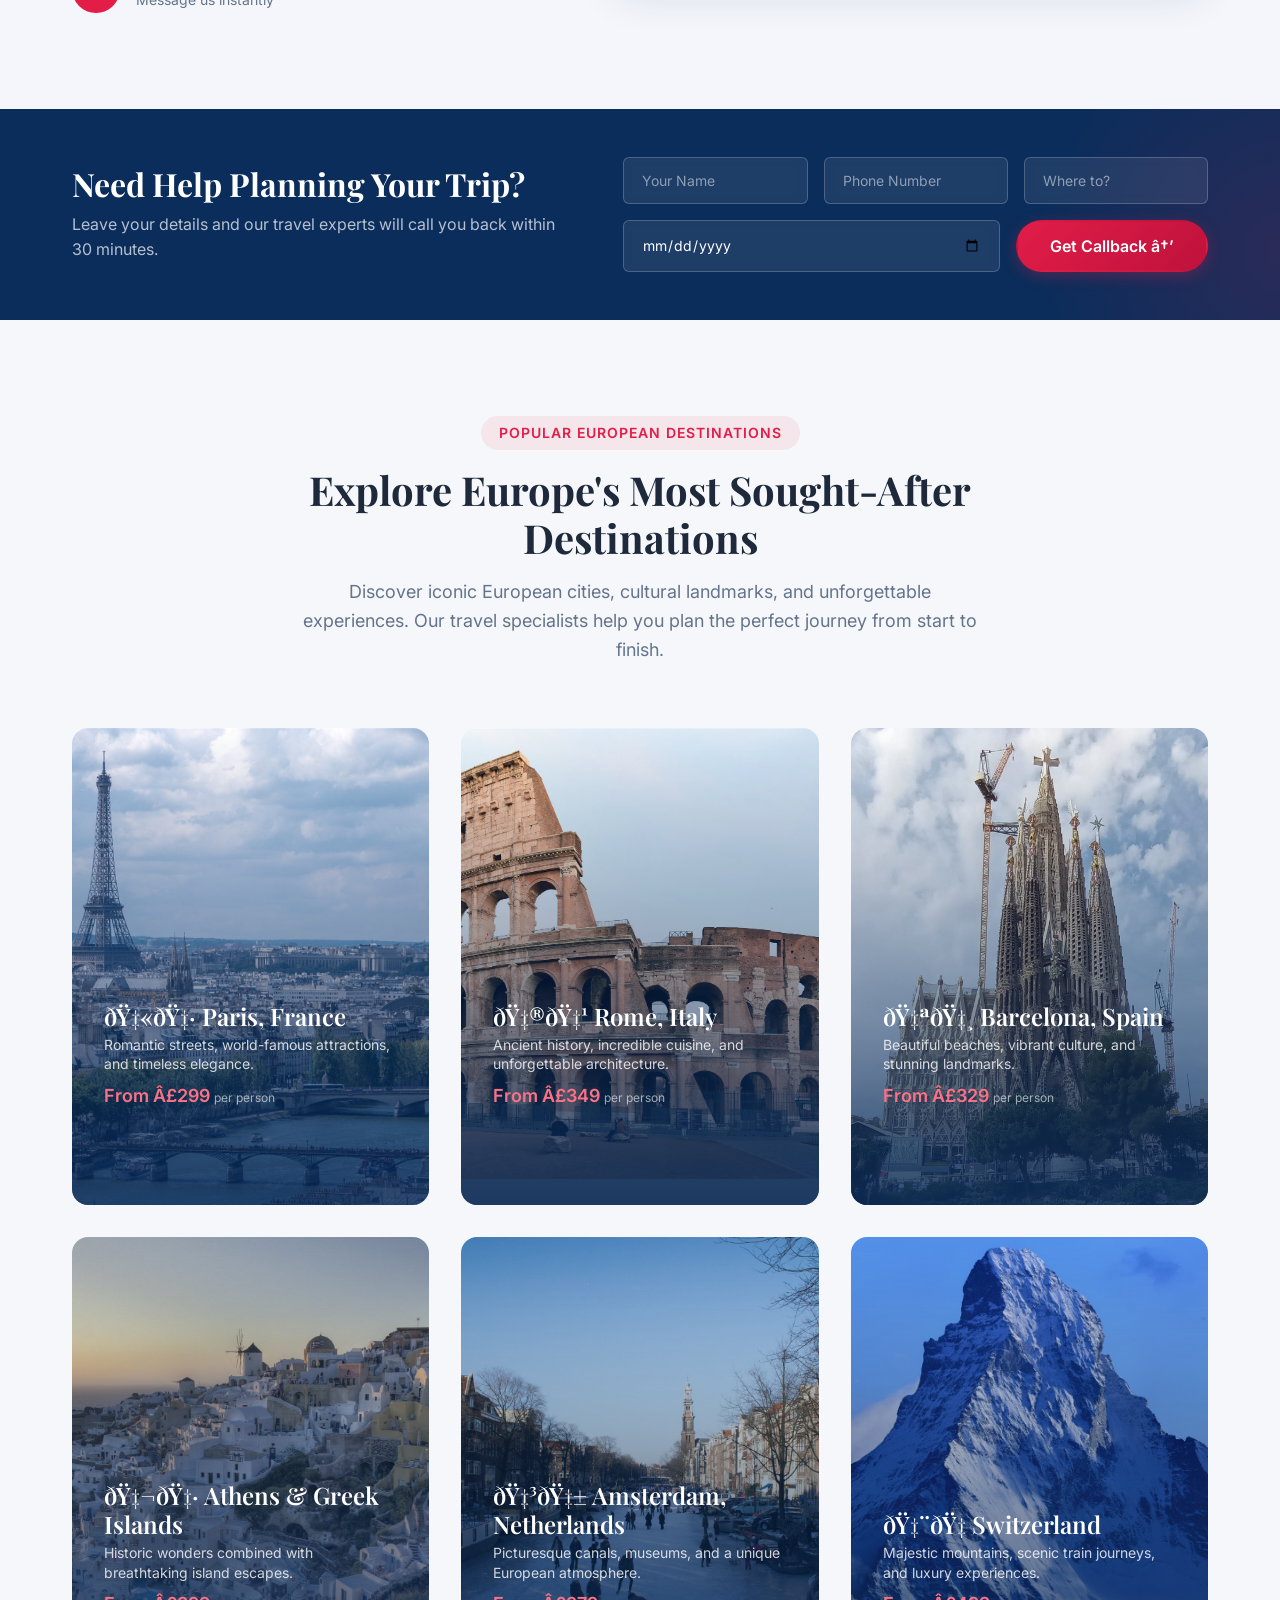
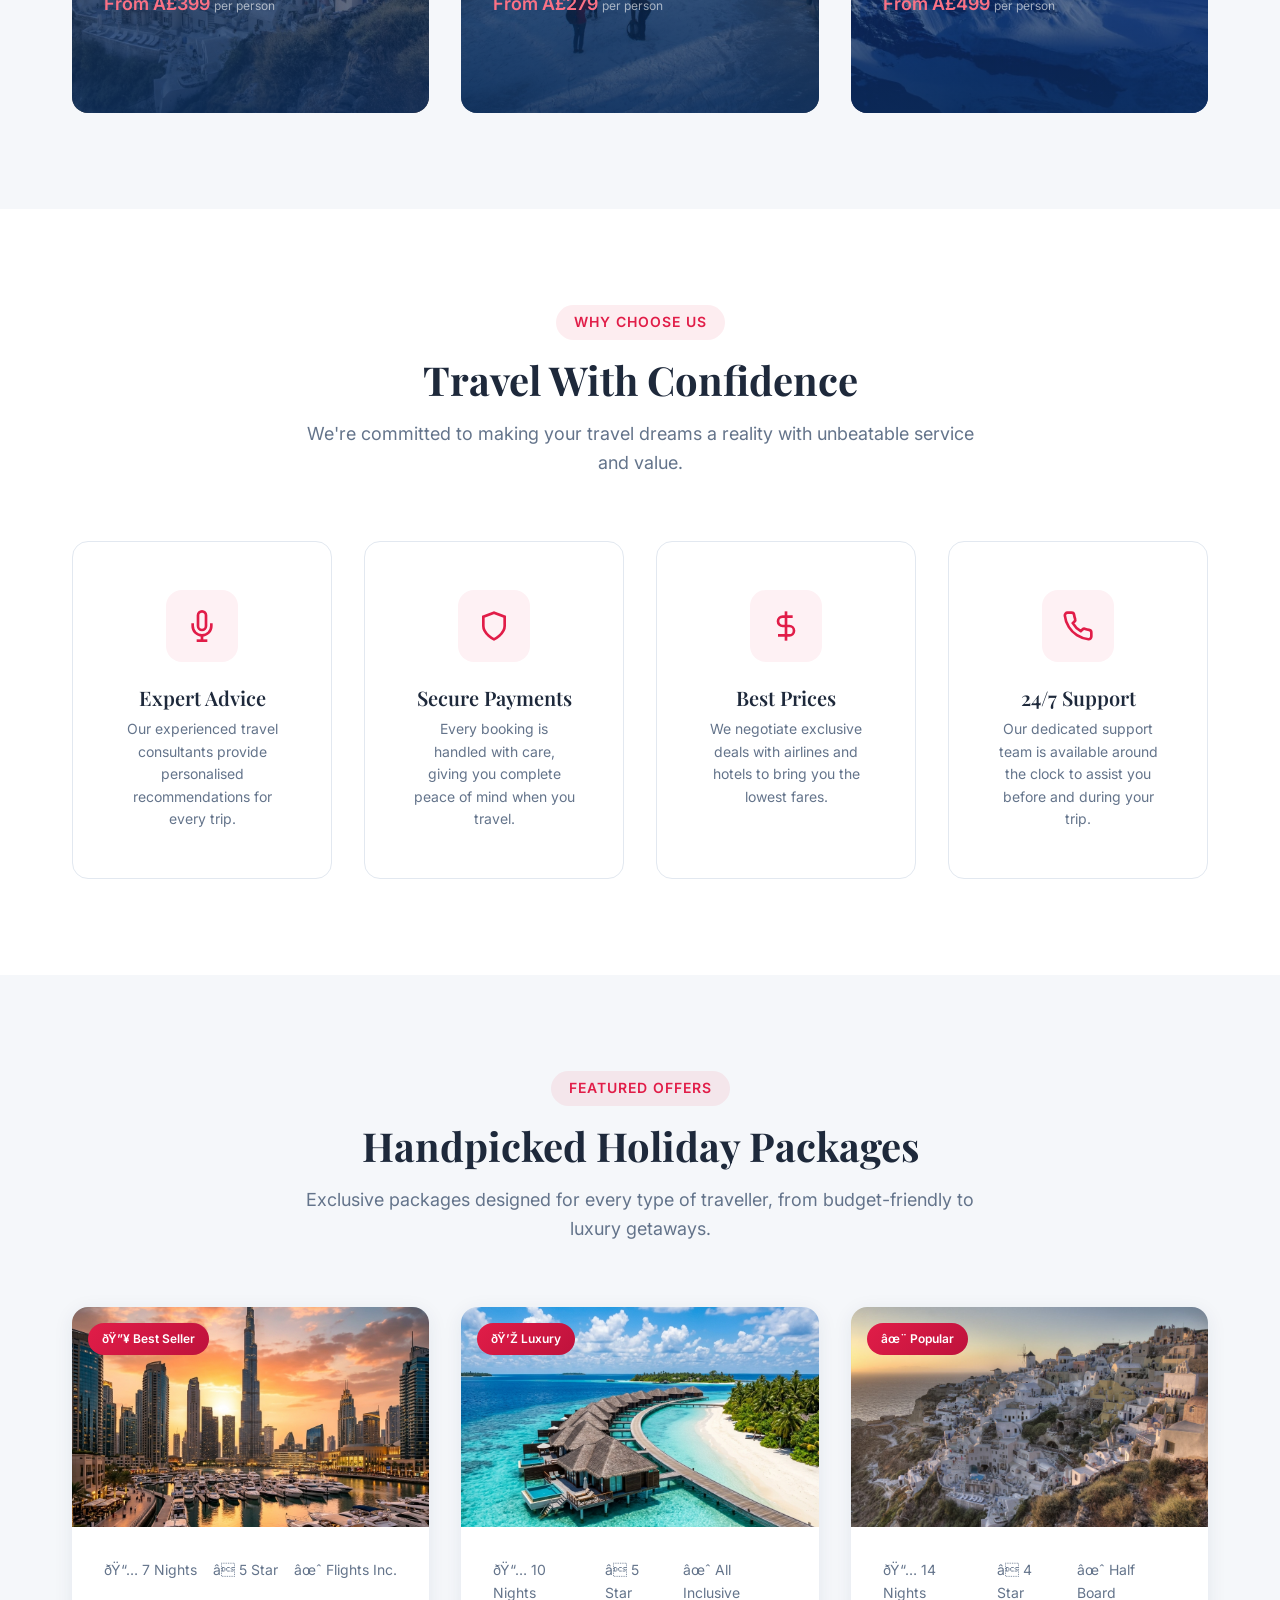
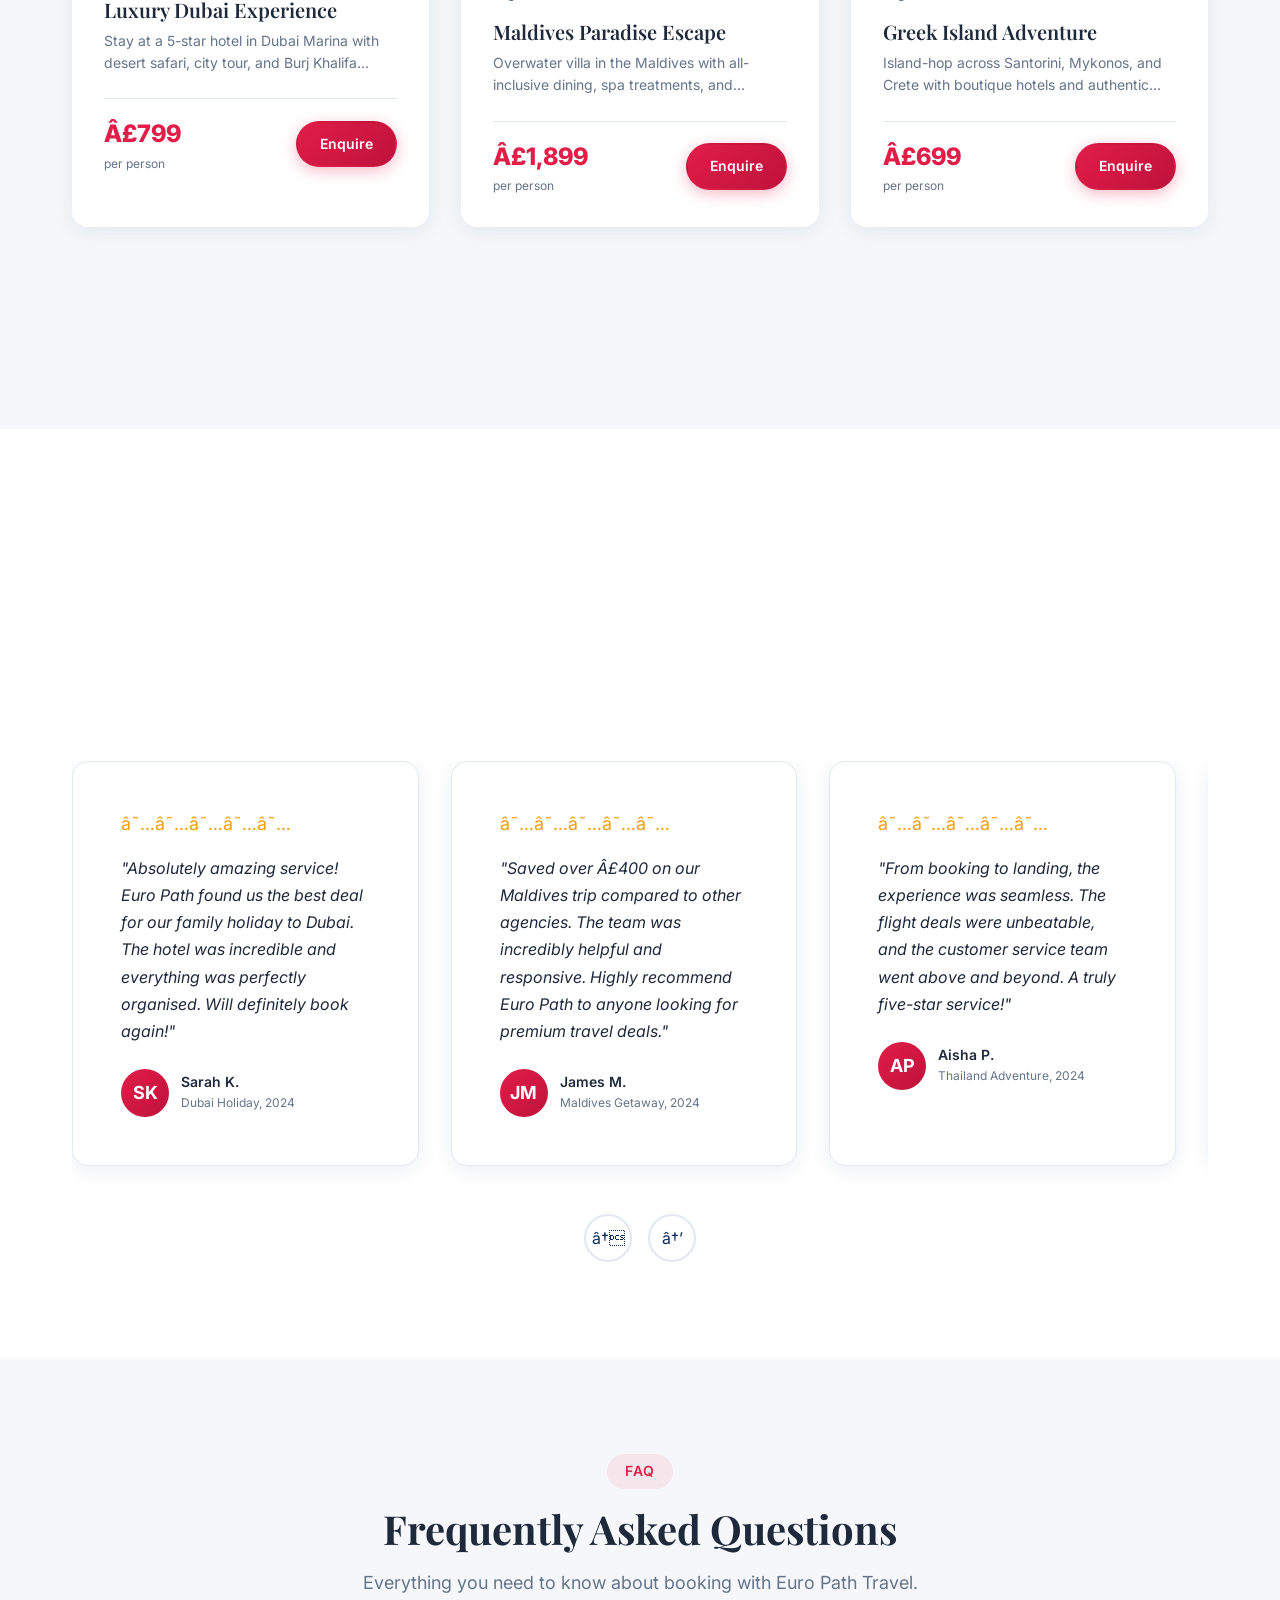
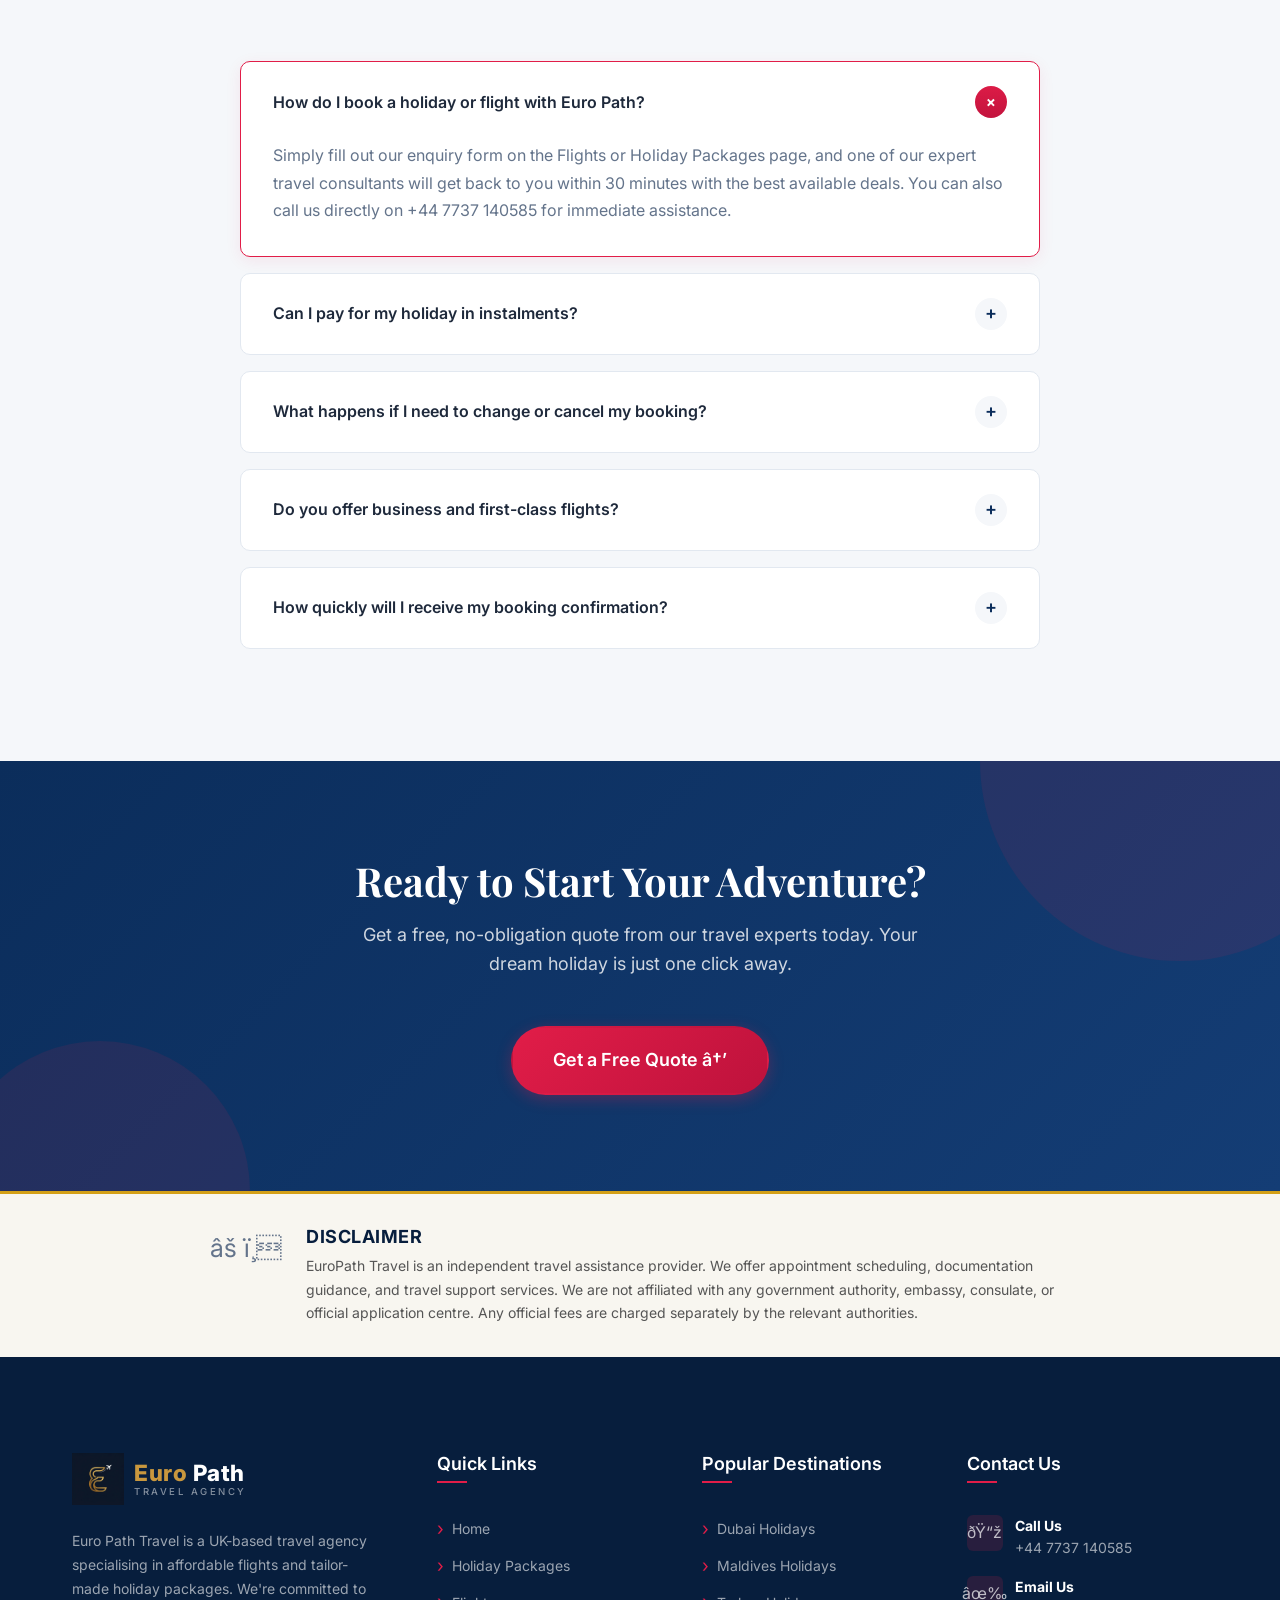
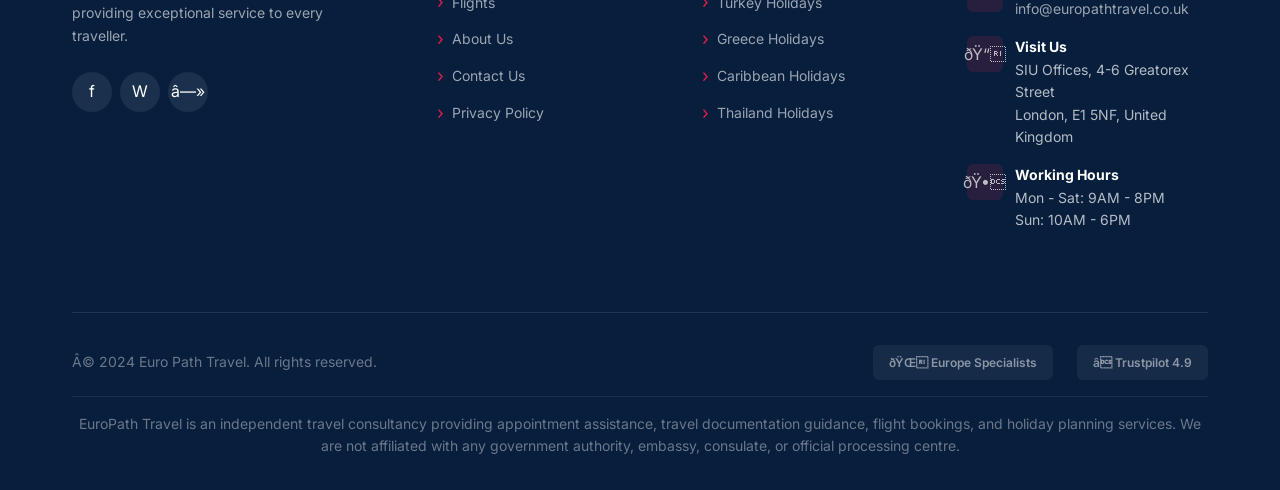
==== commit 70ba998f: "Rework homepage hero, nav CTA, and site-wide copy; add second GA4 tag - Hero: drop badge line, new h" ====
--- a/index.html
+++ b/index.html
@@ -9,6 +9,7 @@
     gtag('js', new Date());
 
     gtag('config', 'AW-18291988415');
+    gtag('config', 'G-J966X2J82V');
   </script>
   <!-- Meta Pixel Code -->
   <script>
@@ -59,9 +60,9 @@
     "telephone": "+44-20-1234-5678",
     "address": {
       "@type": "PostalAddress",
-      "streetAddress": "123 Travel House, High Street",
+      "streetAddress": "SIU Offices, 4-6 Greatorex Street",
       "addressLocality": "London",
-      "postalCode": "EC1A 1BB",
+      "postalCode": "E1 5NF",
       "addressCountry": "GB"
     }
   }
@@ -85,7 +86,7 @@
             <a href="about.html">About Us</a>
             <a href="contact.html">Contact</a>
           </div>
-          <a href="flights.html" class="btn btn-primary btn-sm nav-cta">Get a Quote</a>
+          <button type="button" class="btn btn-primary btn-sm nav-cta open-consultation-btn">Book Your Consultation</button>
         </nav>
         
         <button class="hamburger" id="hamburger" aria-label="Toggle menu">
@@ -103,7 +104,7 @@
       <a href="flights.html">Flights</a>
       <a href="about.html">About Us</a>
       <a href="contact.html">Contact</a>
-      <a href="flights.html" class="btn btn-primary" style="margin-top:16px;">Get a Quote</a>
+      <button type="button" class="btn btn-primary open-consultation-btn" style="margin-top:16px;">Book Your Consultation</button>
     </div>
   </div>
 
@@ -113,7 +114,7 @@
       <button type="button" class="query-modal-close" id="query-modal-close" aria-label="Close">&times;</button>
       <div class="query-modal-body">
         <h3 class="query-modal-title">Get A Quote</h3>
-        <p class="query-modal-sub">Share your details and our visa specialists will call you back shortly.</p>
+        <p class="query-modal-sub">Complete the form below, and our visa consultant will get in touch with you as soon as possible.</p>
 
         <form id="query-form" novalidate>
           <input type="hidden" name="access_key" value="928235df-5d4d-4fe7-bce0-ea703df89a52">
@@ -205,34 +206,102 @@
     </div>
   </div>
 
+  <!-- ===== BOOK YOUR CONSULTATION MODAL ===== -->
+  <div class="query-modal-overlay" id="consultation-modal-overlay">
+    <div class="query-modal">
+      <button type="button" class="query-modal-close" id="consultation-modal-close" aria-label="Close">&times;</button>
+      <div class="query-modal-body">
+        <h3 class="query-modal-title">Book Your Consultation</h3>
+        <p class="query-modal-sub">Complete the form below, and our visa consultant will get in touch with you as soon as possible.</p>
+
+        <form id="consultation-form" novalidate>
+          <input type="hidden" name="access_key" value="928235df-5d4d-4fe7-bce0-ea703df89a52">
+          <input type="hidden" name="subject" value="📅 New Consultation Booking — EuroPath Travel">
+          <input type="hidden" name="form_type" value="Consultation Booking">
+          <input type="text" name="website" style="display:none" tabindex="-1" autocomplete="off">
+
+          <div class="visa-field">
+            <label>Full Name <span class="req">*</span></label>
+            <input type="text" name="name" placeholder="Your full name" required>
+          </div>
+          <div class="visa-field">
+            <label>Email <span class="req">*</span></label>
+            <input type="email" name="email" placeholder="Enter your email" required>
+          </div>
+          <div class="visa-field">
+            <label>Phone <span class="req">*</span></label>
+            <input type="tel" name="phone" placeholder="+44 7xxx xxx xxx" required>
+          </div>
+          <div class="visa-field">
+            <label>Nationality <span class="req">*</span></label>
+            <select name="nationality" required>
+              <option value="">Select your nationality</option>
+              <option>Pakistani</option>
+              <option>Indian</option>
+              <option>Bangladeshi</option>
+              <option>Nigerian</option>
+              <option>Ghanaian</option>
+              <option>Sri Lankan</option>
+              <option>Nepalese</option>
+              <option>Afghan</option>
+              <option>Egyptian</option>
+              <option>Turkish</option>
+              <option>Iranian</option>
+              <option>Iraqi</option>
+              <option>Zimbabwean</option>
+              <option>South African</option>
+              <option>Chinese</option>
+              <option>Filipino</option>
+              <option>Other</option>
+            </select>
+          </div>
+          <div class="visa-field">
+            <label>Message <span class="req">*</span></label>
+            <textarea name="message" rows="3" placeholder="Tell us about your travel plans or questions..." required></textarea>
+          </div>
+
+          <div class="visa-actions">
+            <button type="submit" class="btn btn-primary" style="width:100%; justify-content:center;">Book Consultation</button>
+          </div>
+        </form>
+
+        <div class="visa-confirm" id="consultation-confirm">
+          <div class="success-anim">
+            <svg viewBox="0 0 52 52" aria-hidden="true">
+              <circle class="success-circle" cx="26" cy="26" r="24" fill="none"/>
+              <path class="success-tick" fill="none" d="M15 27l8 8 15-16"/>
+            </svg>
+          </div>
+          <h3 class="success-text-1">Thank You!</h3>
+          <p class="success-text-2">Your consultation request has been received. Redirecting you now…</p>
+        </div>
+      </div>
+    </div>
+  </div>
+
   <main>
     <!-- ===== HERO SECTION ===== -->
     <section class="hero" id="hero">
       <div class="hero-bg">
-        <img src="images/hero-bg.png" alt="Beautiful tropical beach destination" loading="eager">
+        <img src="images/hero-bg.jpg" alt="Historic European skyline at golden hour" loading="eager">
       </div>
       <div class="hero-overlay"></div>
       
       <div class="container">
         <div class="hero-content hero-content--centered">
           <div class="hero-text hero-text--centered">
-            <div class="hero-badge pulse">
-              <span>✦</span> Your Gateway to Europe Starts Here
-            </div>
-            
-            <h1>Discover Your Dream <span class="highlight">Holiday</span> With Us</h1>
-            
+            <h1>Your European <span class="highlight">Dream</span> Starts Here</h1>
+
             <p class="hero-desc">
-              We assist travellers with appointment booking, application preparation, flights, and holiday packages, providing expert support throughout the entire travel process.
+              Support for Schengen travel preparation, document review, and appointment guidance for UK residents.
             </p>
-            
+
             <div class="hero-buttons">
-              <button type="button" id="open-query-btn" class="btn btn-primary btn-lg">
+              <a href="contact.html" class="btn btn-primary btn-lg">Book Your Consultation</a>
+              <button type="button" id="open-query-btn" class="btn btn-outline-white btn-lg">
                 <svg width="20" height="20" viewBox="0 0 24 24" fill="none" stroke="currentColor" stroke-width="2"><path d="M21 15a2 2 0 0 1-2 2H7l-4 4V5a2 2 0 0 1 2-2h14a2 2 0 0 1 2 2z"/></svg>
-                Send a Query
+                Send an Inquiry
               </button>
-              <a href="contact.html" class="btn btn-outline-white btn-lg">Request a Call Back</a>
-              <a href="https://wa.me/447737140585" target="_blank" rel="noopener" class="btn btn-secondary btn-lg">Speak With An Expert</a>
             </div>
 
             <div class="hero-stats">
@@ -383,8 +452,8 @@
           
           <div class="step-item">
             <div class="step-number">4</div>
-            <h4>Pack Your Bags</h4>
-            <p>Flights and hotels booked once approved — you're all set!</p>
+            <h4>Travel With Confidence</h4>
+            <p>Flights and hotels confirmed once your application is approved</p>
           </div>
         </div>
       </div>
@@ -628,7 +697,7 @@
 
         <div class="grid grid-3 stagger-children">
           <div class="dest-card reveal">
-            <img src="images/paris.png" alt="Paris Eiffel Tower at sunset" loading="lazy">
+            <img src="images/paris.jpg" alt="Paris Eiffel Tower at sunset" loading="lazy">
             <div class="dest-card-overlay">
               <h3>🇫🇷 Paris, France</h3>
               <p class="dest-desc">Romantic streets, world-famous attractions, and timeless elegance.</p>
@@ -638,7 +707,7 @@
           </div>
 
           <div class="dest-card reveal">
-            <img src="images/rome.png" alt="Rome Colosseum and ancient ruins" loading="lazy">
+            <img src="images/rome.jpg" alt="Rome Colosseum and ancient ruins" loading="lazy">
             <div class="dest-card-overlay">
               <h3>🇮🇹 Rome, Italy</h3>
               <p class="dest-desc">Ancient history, incredible cuisine, and unforgettable architecture.</p>
@@ -648,7 +717,7 @@
           </div>
 
           <div class="dest-card reveal">
-            <img src="images/barcelona.png" alt="Barcelona Sagrada Familia and coastline" loading="lazy">
+            <img src="images/barcelona.jpg" alt="Barcelona Sagrada Familia and coastline" loading="lazy">
             <div class="dest-card-overlay">
               <h3>🇪🇸 Barcelona, Spain</h3>
               <p class="dest-desc">Beautiful beaches, vibrant culture, and stunning landmarks.</p>
@@ -658,7 +727,7 @@
           </div>
 
           <div class="dest-card reveal">
-            <img src="images/greece.png" alt="Athens Acropolis and Greek Islands" loading="lazy">
+            <img src="images/greece.jpg" alt="Oia, Santorini at sunset" loading="lazy">
             <div class="dest-card-overlay">
               <h3>🇬🇷 Athens & Greek Islands</h3>
               <p class="dest-desc">Historic wonders combined with breathtaking island escapes.</p>
@@ -668,7 +737,7 @@
           </div>
 
           <div class="dest-card reveal">
-            <img src="images/amsterdam.png" alt="Amsterdam canals and historic architecture" loading="lazy">
+            <img src="images/amsterdam.jpg" alt="Amsterdam canals and historic architecture" loading="lazy">
             <div class="dest-card-overlay">
               <h3>🇳🇱 Amsterdam, Netherlands</h3>
               <p class="dest-desc">Picturesque canals, museums, and a unique European atmosphere.</p>
@@ -678,7 +747,7 @@
           </div>
 
           <div class="dest-card reveal">
-            <img src="images/switzerland.png" alt="Switzerland mountains and alpine scenery" loading="lazy">
+            <img src="images/switzerland.jpg" alt="Matterhorn and Swiss Alps scenery" loading="lazy">
             <div class="dest-card-overlay">
               <h3>🇨🇭 Switzerland</h3>
               <p class="dest-desc">Majestic mountains, scenic train journeys, and luxury experiences.</p>
@@ -791,7 +860,7 @@
           
           <div class="package-card reveal">
             <div class="package-img">
-              <img src="images/greece.png" alt="Greek island hopping holiday" loading="lazy">
+              <img src="images/greece.jpg" alt="Greek island hopping holiday" loading="lazy">
               <span class="package-badge">✨ Popular</span>
             </div>
             <div class="package-body">
@@ -1057,7 +1126,7 @@
               <span class="footer-contact-icon">📍</span>
               <div>
                 <strong style="color:var(--white);">Visit Us</strong><br>
-                123 Travel House, High Street<br>London, EC1A 1BB
+                SIU Offices, 4-6 Greatorex Street<br>London, E1 5NF, United Kingdom
               </div>
             </li>
             <li>
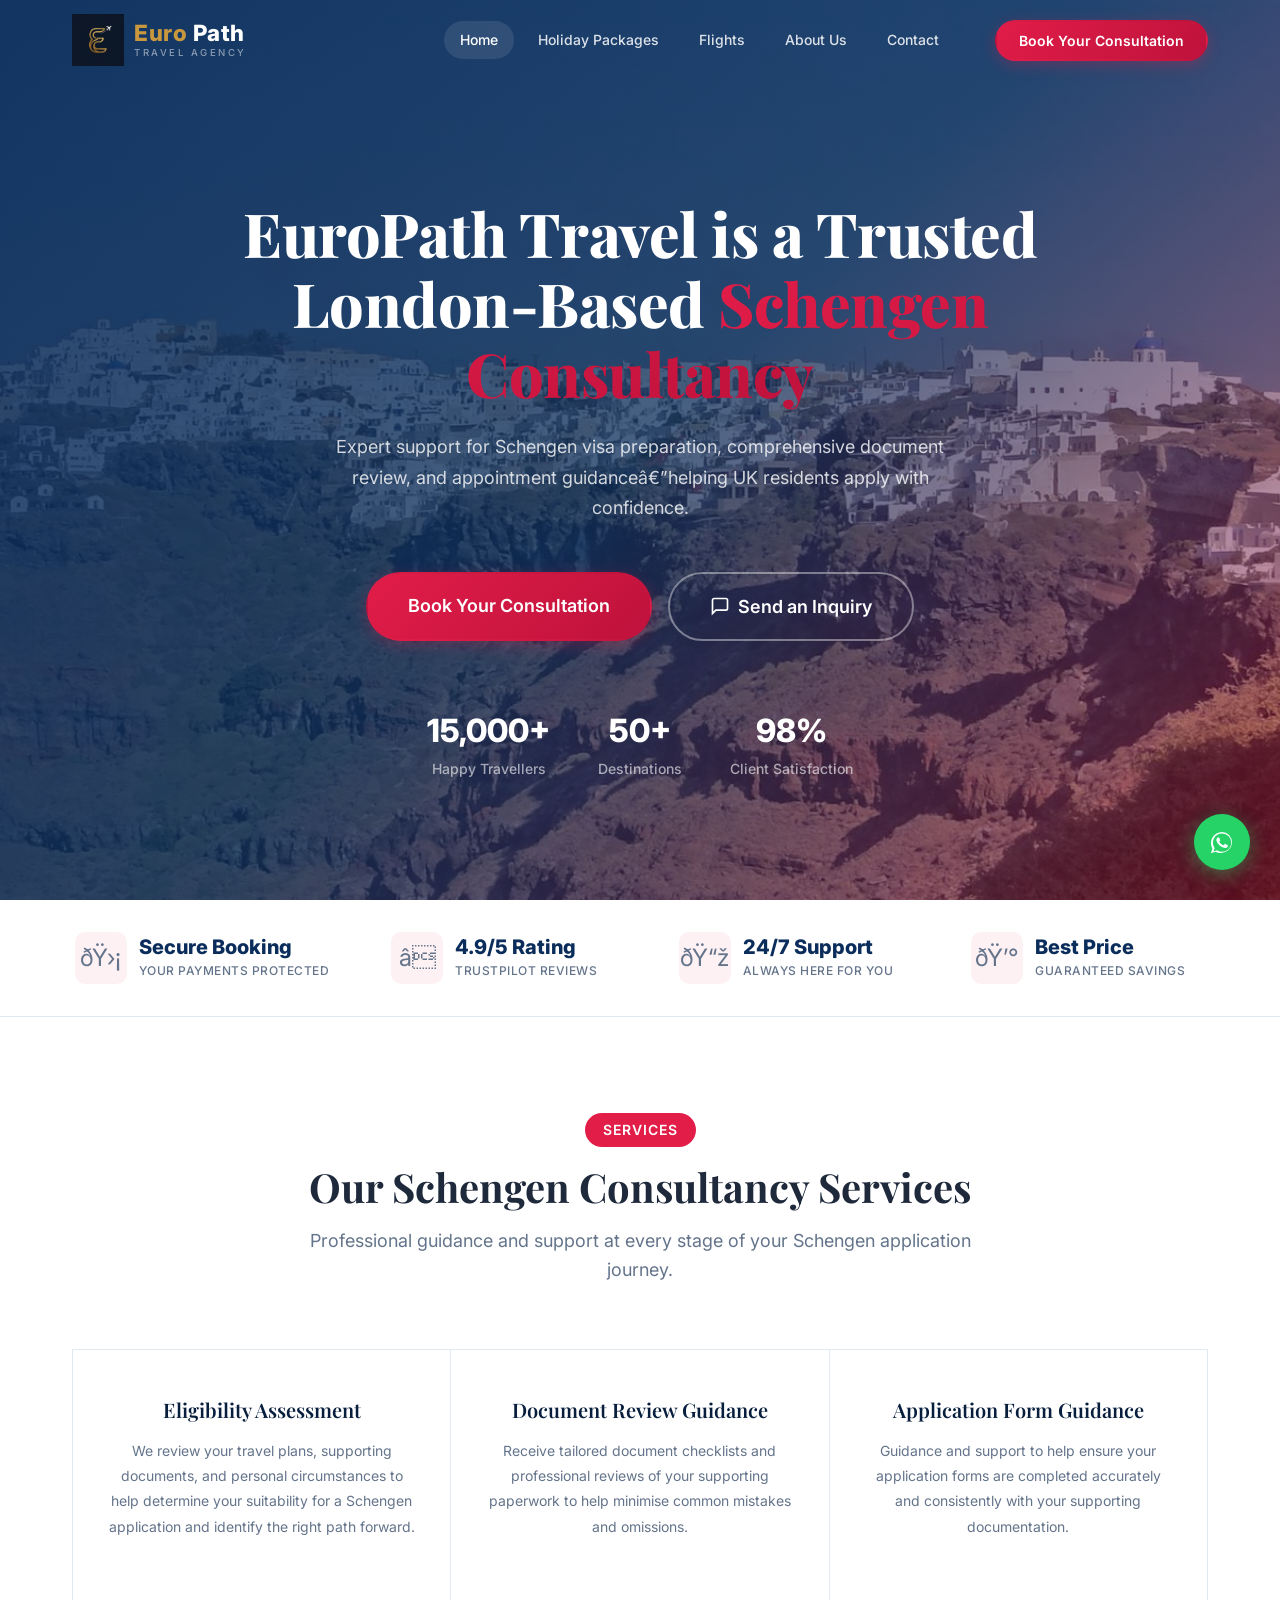
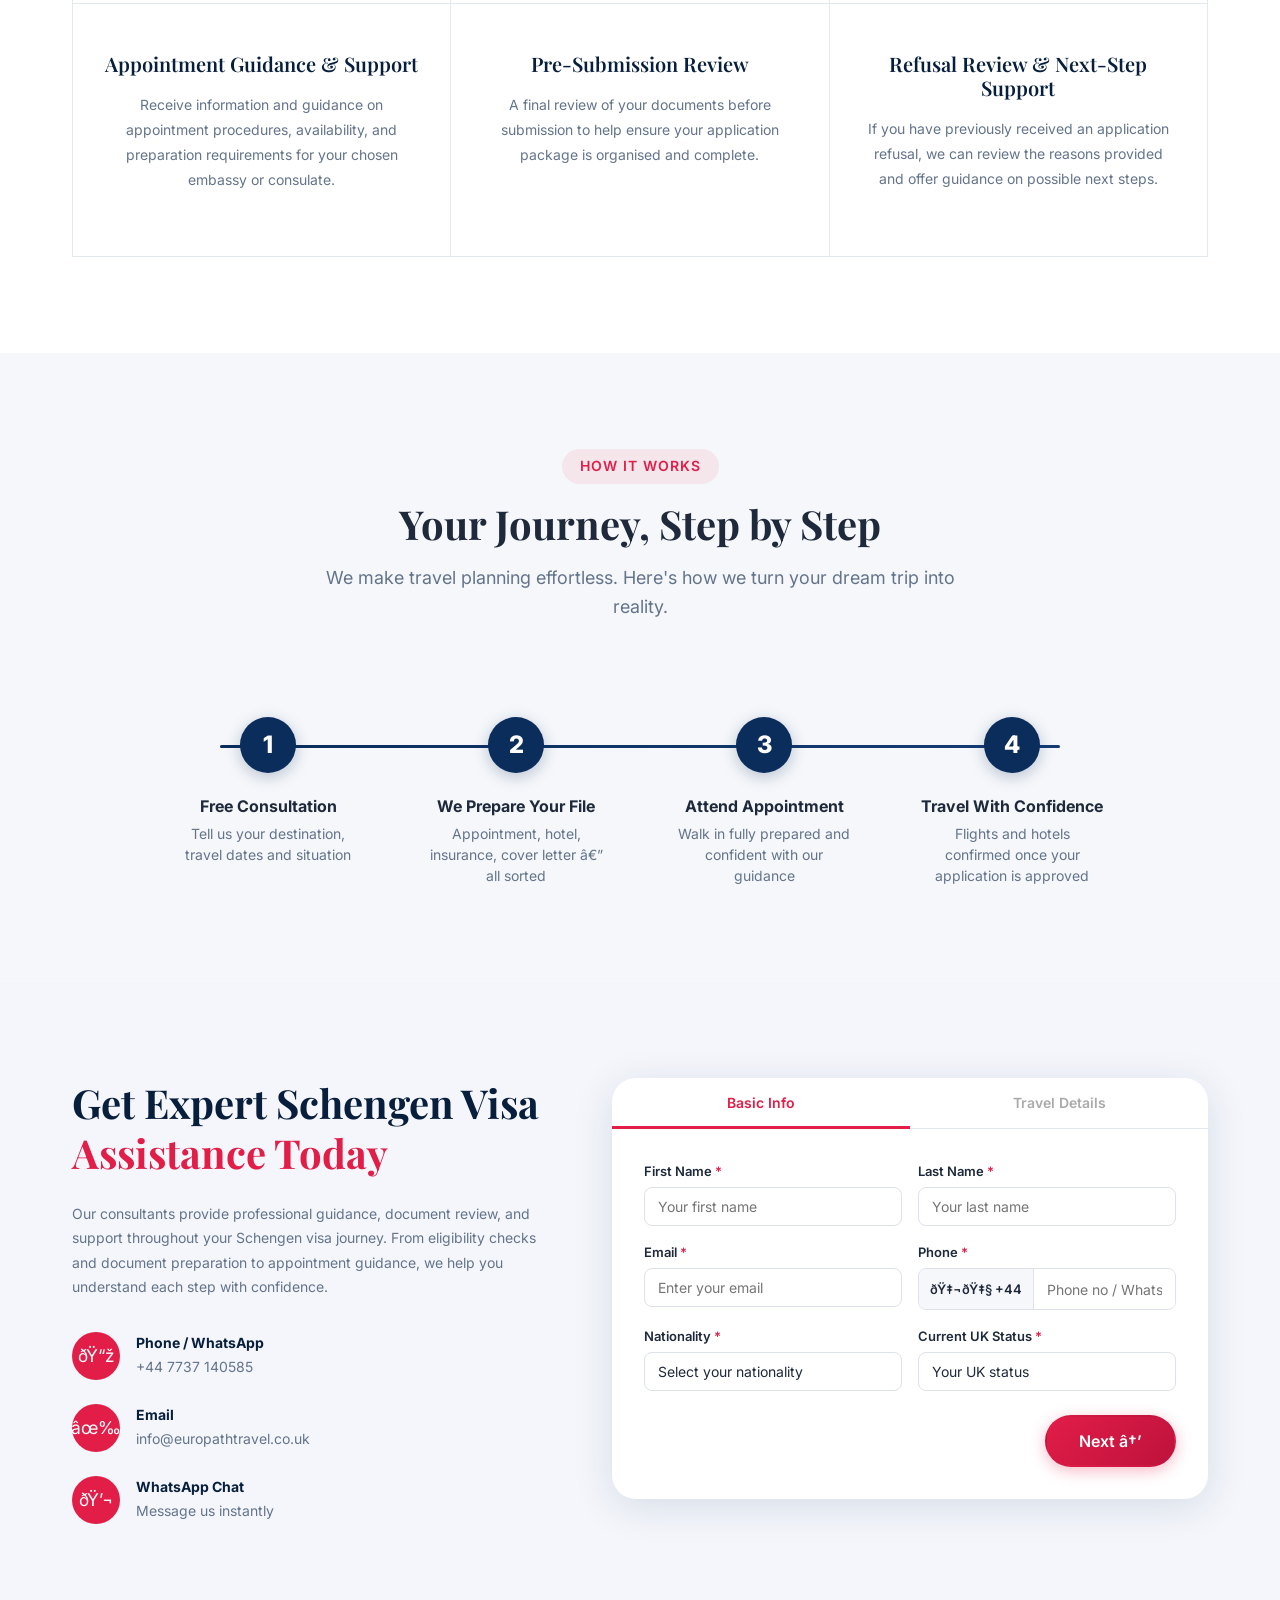
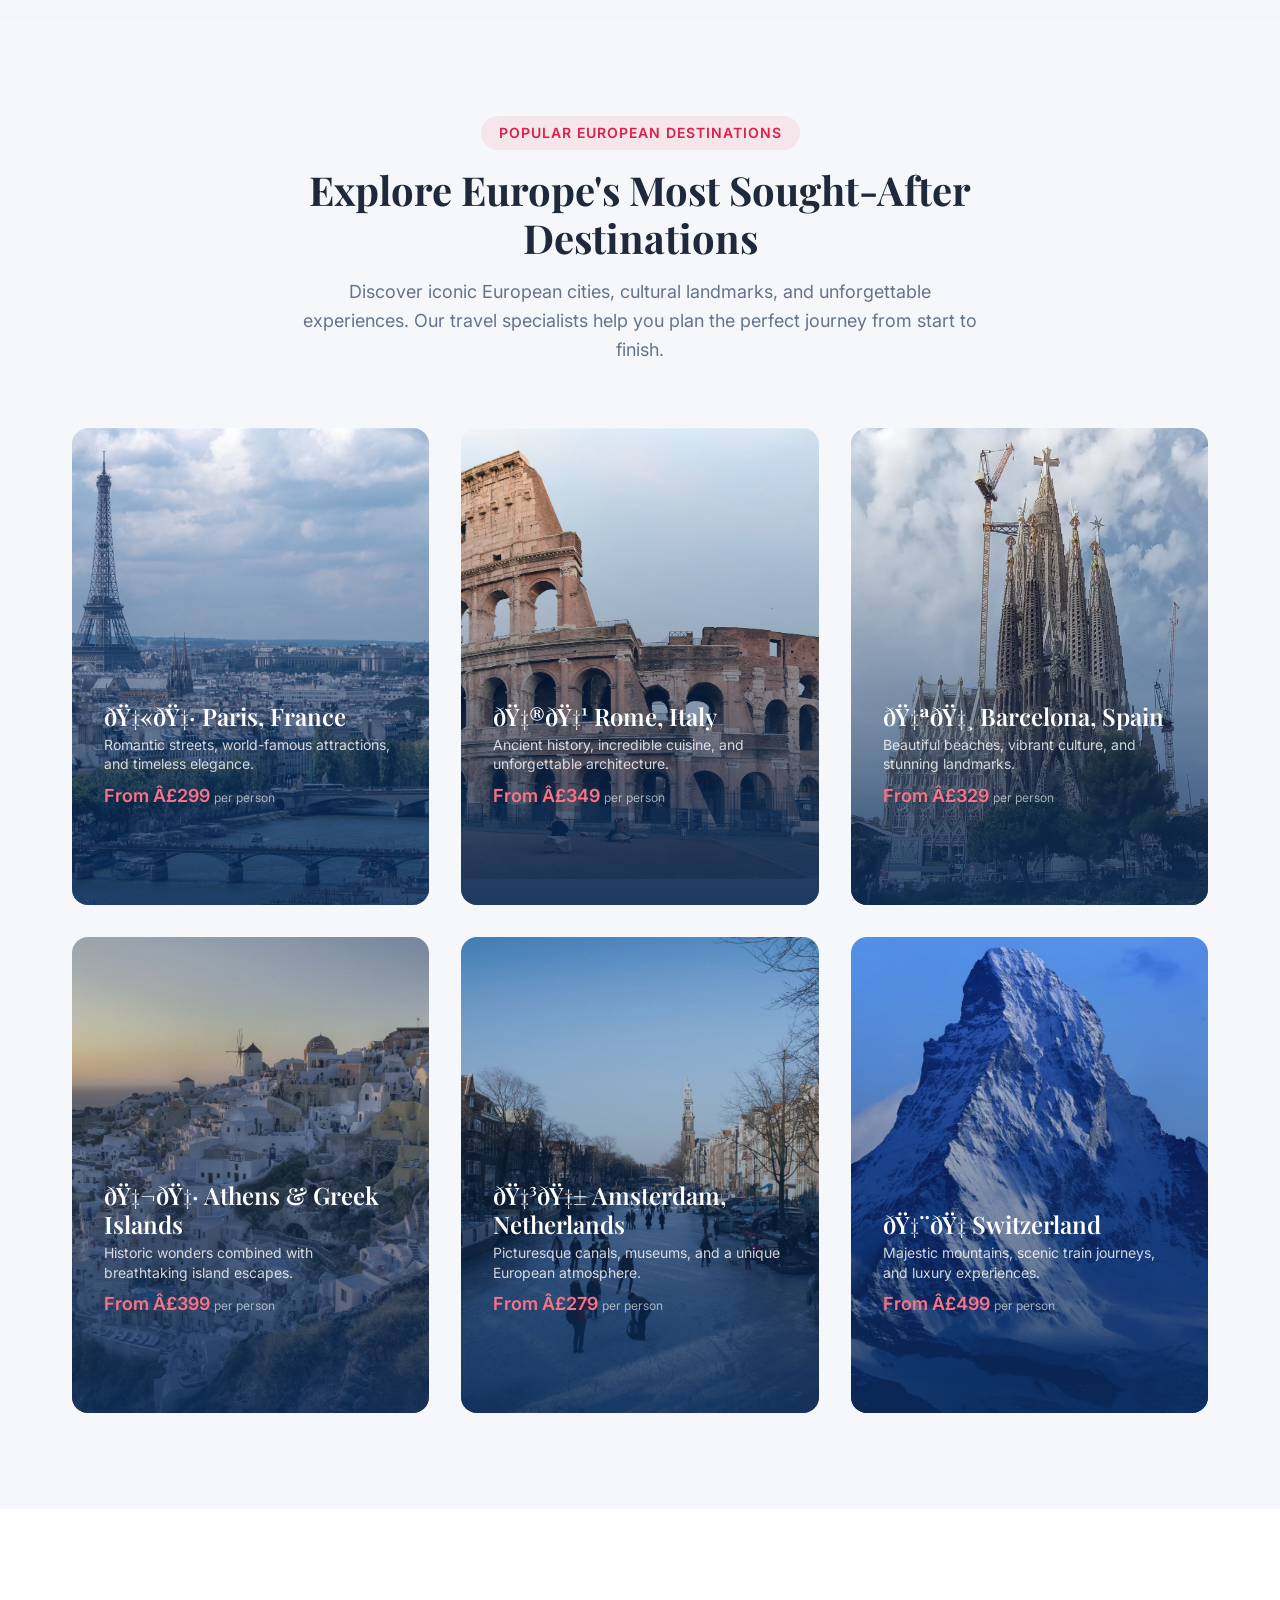
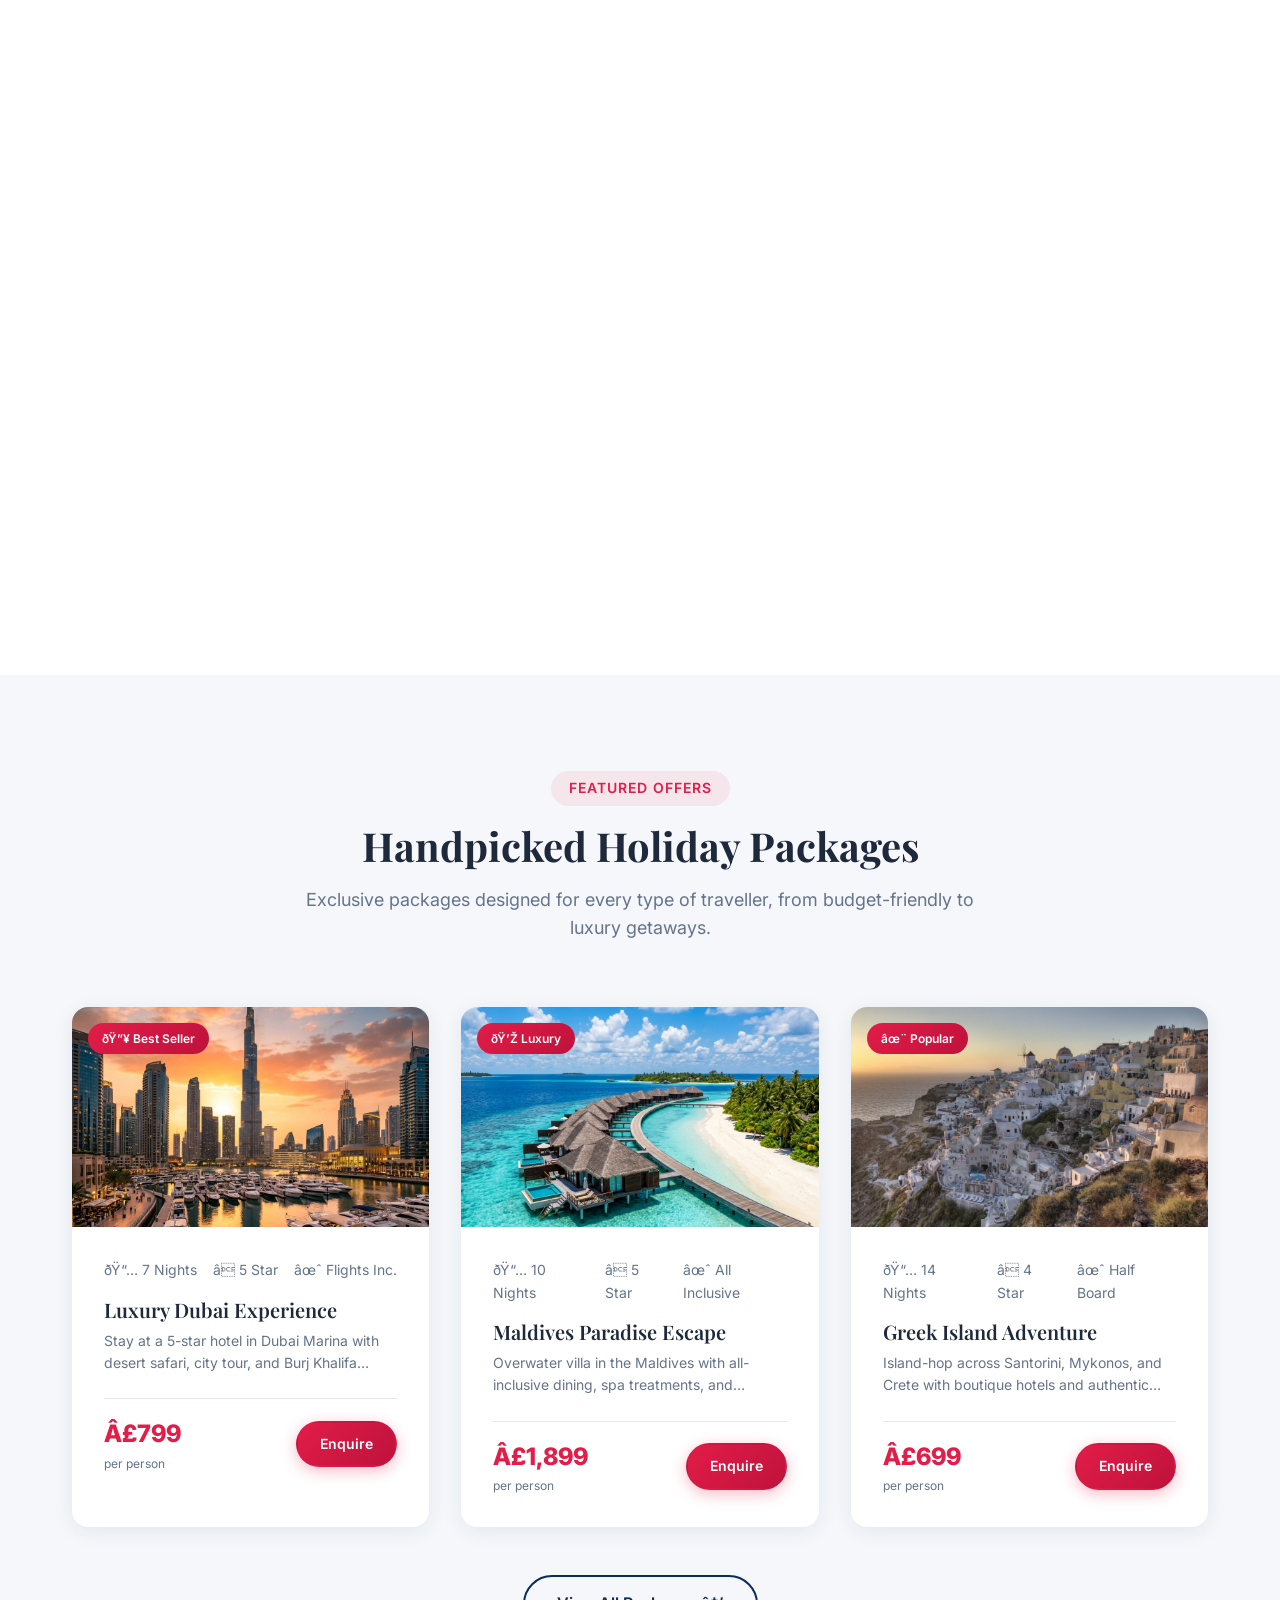
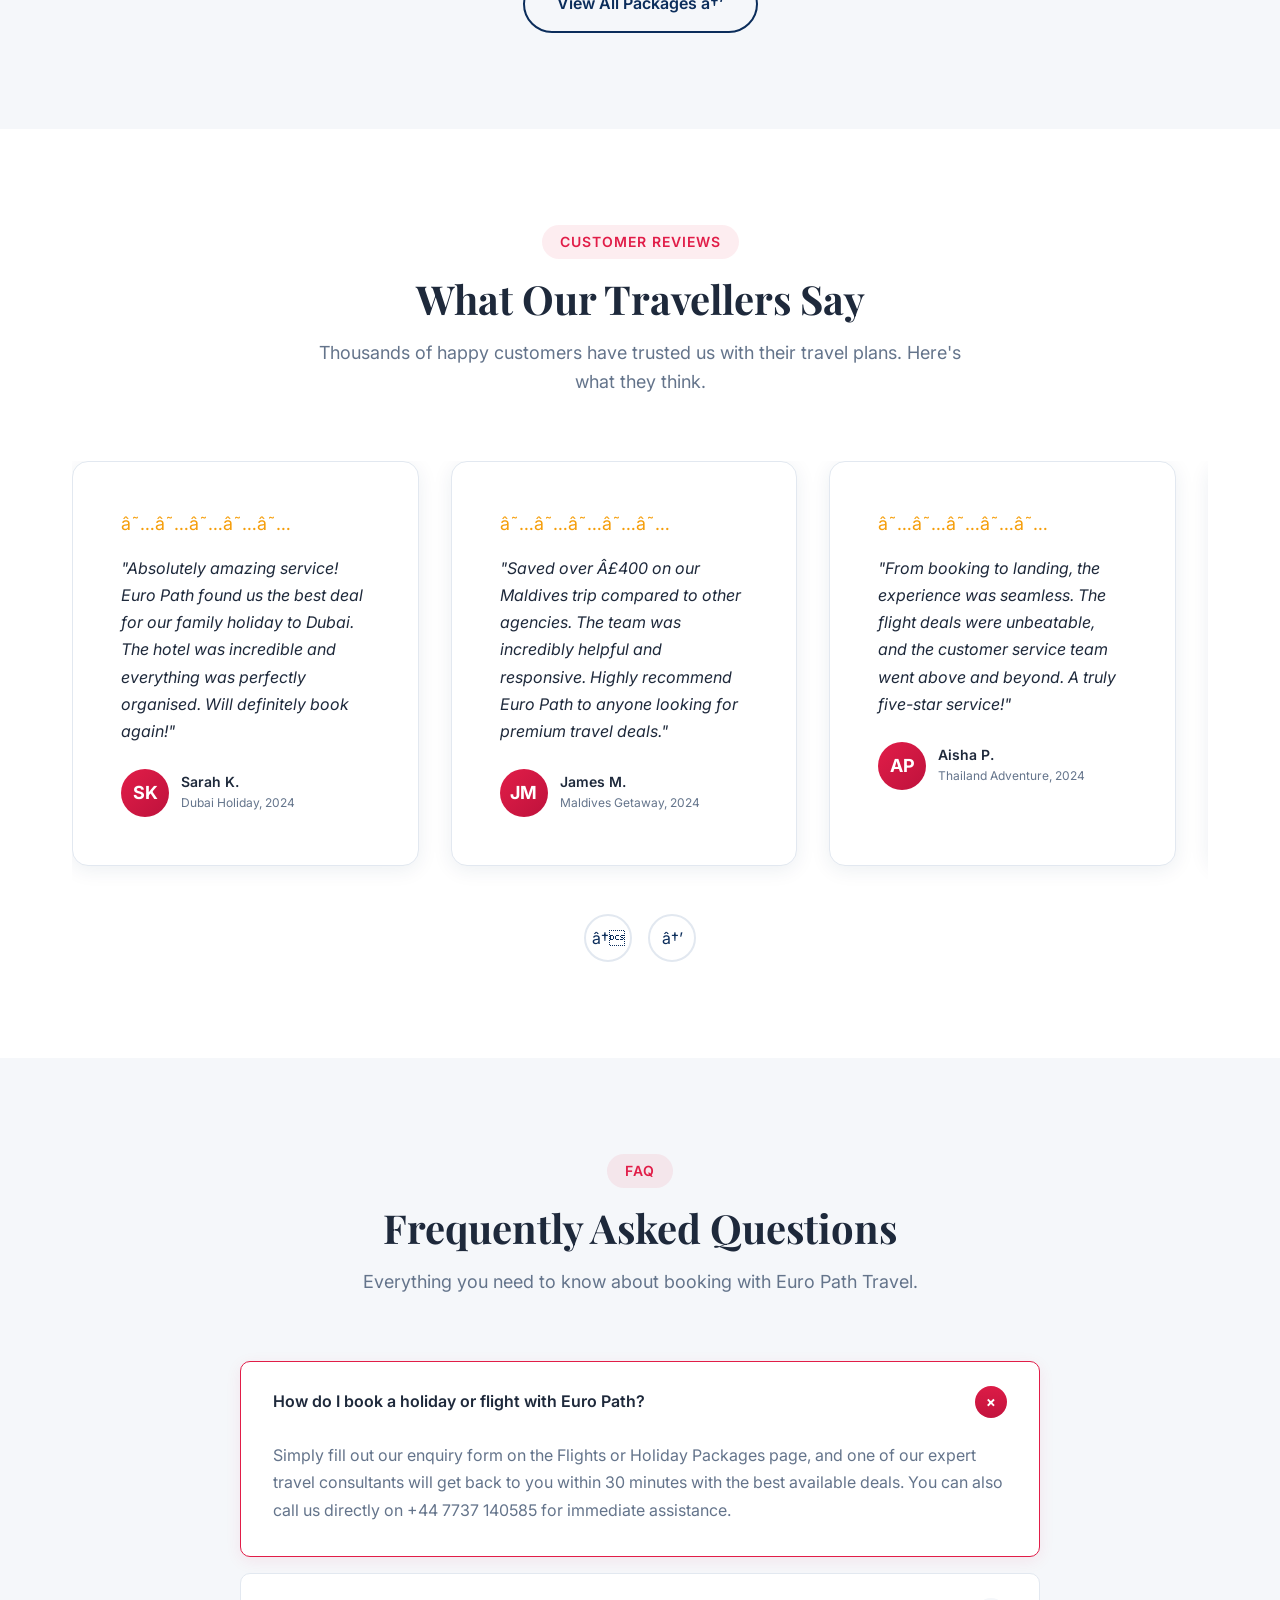
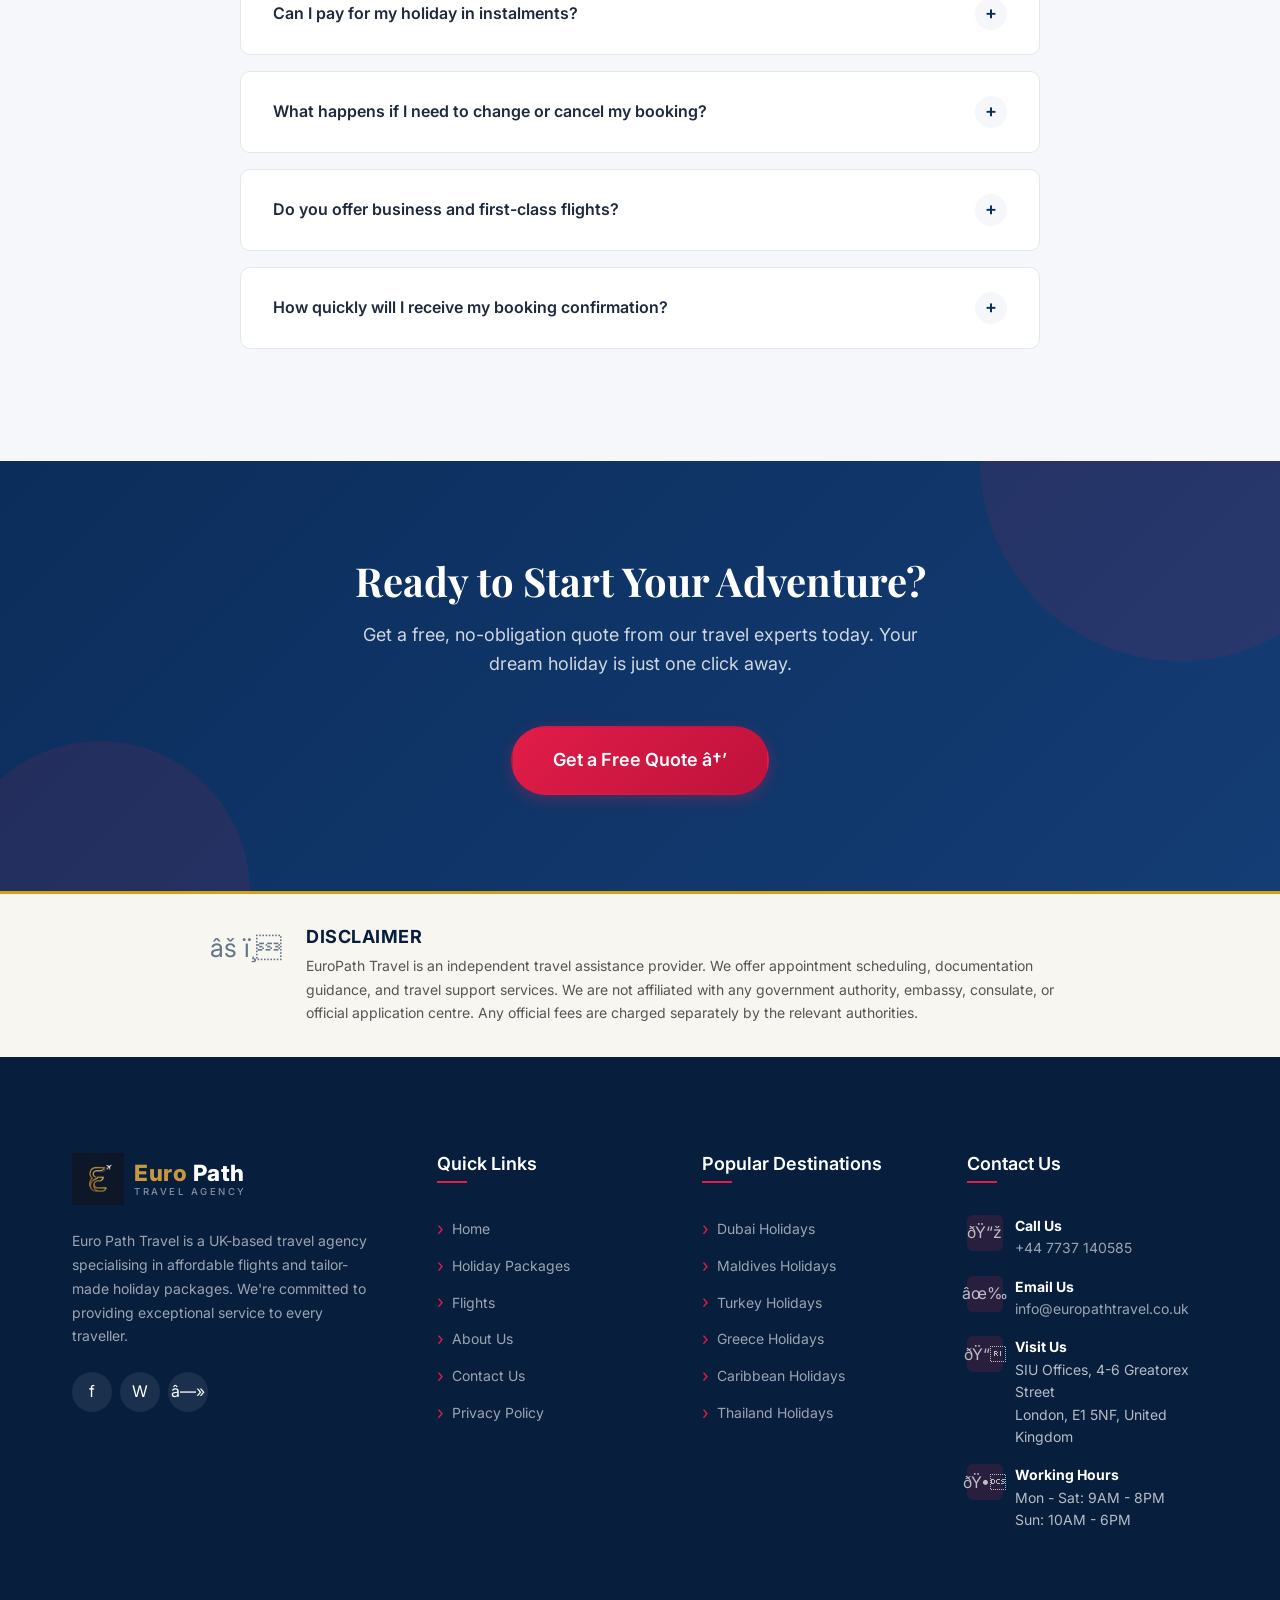
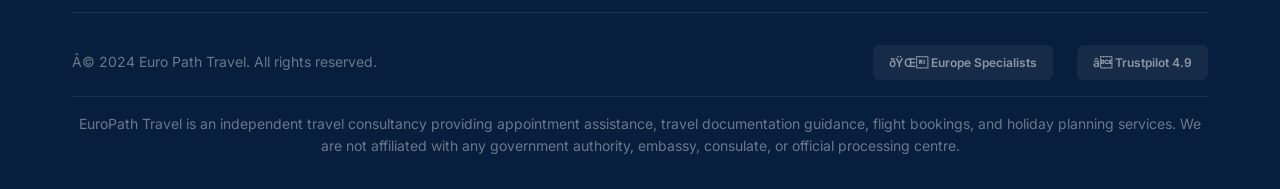
==== commit e1c6ce1a: "Redesign services section, new hero image/copy, add WhatsApp float button - Fix mobile CSS bug causi" ====
--- a/index.html
+++ b/index.html
@@ -283,17 +283,17 @@
     <!-- ===== HERO SECTION ===== -->
     <section class="hero" id="hero">
       <div class="hero-bg">
-        <img src="images/hero-bg.jpg" alt="Historic European skyline at golden hour" loading="eager">
+        <img src="images/hero-bg.jpg" alt="Imerovigli village on the Santorini caldera at sunset" loading="eager">
       </div>
       <div class="hero-overlay"></div>
       
       <div class="container">
         <div class="hero-content hero-content--centered">
           <div class="hero-text hero-text--centered">
-            <h1>Your European <span class="highlight">Dream</span> Starts Here</h1>
+            <h1>EuroPath Travel is a Trusted London-Based <span class="highlight">Schengen Consultancy</span></h1>
 
             <p class="hero-desc">
-              Support for Schengen travel preparation, document review, and appointment guidance for UK residents.
+              Expert support for Schengen visa preparation, comprehensive document review, and appointment guidance—helping UK residents apply with confidence.
             </p>
 
             <div class="hero-buttons">
@@ -363,58 +363,35 @@
     <section class="section" id="services">
       <div class="container">
         <div class="section-header reveal">
-          <span class="section-tag">Our Services</span>
-          <h2>Everything You Need, In One Place</h2>
-          <p>From booking flights to preparing your complete travel file — we handle it all.</p>
-        </div>
-        
-        <div class="grid grid-3 stagger-children">
-          <div class="service-card reveal">
-            <div class="service-icon service-icon--blue">
-              <svg width="28" height="28" viewBox="0 0 24 24" fill="none" stroke="currentColor" stroke-width="2"><path d="M22 2L11 13"/><path d="M22 2L15 22L11 13L2 9L22 2Z"/></svg>
-            </div>
-            <h3>Flights & Packages</h3>
-            <p>Best fares to 50+ destinations worldwide with exclusive airline partnerships and group discounts.</p>
-          </div>
-          
-          <div class="service-card service-card--featured reveal">
-            <div class="service-icon service-icon--gold">
-              <svg width="28" height="28" viewBox="0 0 24 24" fill="none" stroke="currentColor" stroke-width="2"><rect x="2" y="3" width="20" height="14" rx="2" ry="2"/><line x1="8" y1="21" x2="16" y2="21"/><line x1="12" y1="17" x2="12" y2="21"/></svg>
-            </div>
-            <h3>Schengen Appointment Booking</h3>
-            <p>We secure your consulate appointment slot on your behalf — hassle-free and guaranteed.</p>
-          </div>
-          
-          <div class="service-card reveal">
-            <div class="service-icon service-icon--amber">
-              <svg width="28" height="28" viewBox="0 0 24 24" fill="none" stroke="currentColor" stroke-width="2"><path d="M14 2H6a2 2 0 0 0-2 2v16a2 2 0 0 0 2 2h12a2 2 0 0 0 2-2V8z"/><polyline points="14 2 14 8 20 8"/><line x1="16" y1="13" x2="8" y2="13"/><line x1="16" y1="17" x2="8" y2="17"/><polyline points="10 9 9 9 8 9"/></svg>
-            </div>
-            <h3>Application File Preparation</h3>
-            <p>Cover letter, itinerary, hotel, insurance — all arranged and professionally prepared for you.</p>
-          </div>
-          
-          <div class="service-card reveal">
-            <div class="service-icon service-icon--teal">
-              <svg width="28" height="28" viewBox="0 0 24 24" fill="none" stroke="currentColor" stroke-width="2"><circle cx="12" cy="10" r="3"/><path d="M12 21.7C17.3 17 20 13 20 10a8 8 0 1 0-16 0c0 3 2.7 6.9 8 11.7z"/></svg>
-            </div>
-            <h3>Europe Trip Planning</h3>
-            <p>Custom itineraries across all Schengen countries with insider tips and local experiences.</p>
-          </div>
-          
-          <div class="service-card reveal">
-            <div class="service-icon service-icon--purple">
-              <svg width="28" height="28" viewBox="0 0 24 24" fill="none" stroke="currentColor" stroke-width="2"><path d="M3 9l9-7 9 7v11a2 2 0 0 1-2 2H5a2 2 0 0 1-2-2z"/><polyline points="9 22 9 12 15 12 15 22"/></svg>
-            </div>
-            <h3>Hotel & Insurance Docs</h3>
-            <p>Required supporting documents for your travel file, sourced and verified by our experts.</p>
-          </div>
-          
-          <div class="service-card reveal">
-            <div class="service-icon service-icon--green">
-              <svg width="28" height="28" viewBox="0 0 24 24" fill="none" stroke="currentColor" stroke-width="2"><path d="M22 16.92v3a2 2 0 0 1-2.18 2 19.79 19.79 0 0 1-8.63-3.07 19.5 19.5 0 0 1-6-6 19.79 19.79 0 0 1-3.07-8.67A2 2 0 0 1 4.11 2h3a2 2 0 0 1 2 1.72c.127.96.361 1.903.7 2.81a2 2 0 0 1-.45 2.11L8.09 9.91a16 16 0 0 0 6 6l1.27-1.27a2 2 0 0 1 2.11-.45c.907.339 1.85.573 2.81.7A2 2 0 0 1 22 16.92z"/></svg>
-            </div>
-            <h3>Free Consultation Call</h3>
-            <p>Expert advice before you begin your application — we guide you through every step.</p>
+          <span class="section-tag section-tag--solid">Services</span>
+          <h2>Our Schengen Consultancy Services</h2>
+          <p>Professional guidance and support at every stage of your Schengen application journey.</p>
+        </div>
+
+        <div class="consult-grid reveal">
+          <div class="consult-item">
+            <h3>Eligibility Assessment</h3>
+            <p>We review your travel plans, supporting documents, and personal circumstances to help determine your suitability for a Schengen application and identify the right path forward.</p>
+          </div>
+          <div class="consult-item">
+            <h3>Document Review Guidance</h3>
+            <p>Receive tailored document checklists and professional reviews of your supporting paperwork to help minimise common mistakes and omissions.</p>
+          </div>
+          <div class="consult-item">
+            <h3>Application Form Guidance</h3>
+            <p>Guidance and support to help ensure your application forms are completed accurately and consistently with your supporting documentation.</p>
+          </div>
+          <div class="consult-item">
+            <h3>Appointment Guidance &amp; Support</h3>
+            <p>Receive information and guidance on appointment procedures, availability, and preparation requirements for your chosen embassy or consulate.</p>
+          </div>
+          <div class="consult-item">
+            <h3>Pre-Submission Review</h3>
+            <p>A final review of your documents before submission to help ensure your application package is organised and complete.</p>
+          </div>
+          <div class="consult-item">
+            <h3>Refusal Review &amp; Next-Step Support</h3>
+            <p>If you have previously received an application refusal, we can review the reasons provided and offer guidance on possible next steps.</p>
           </div>
         </div>
       </div>
@@ -666,26 +643,6 @@
       </div>
     </section>
 
-    <!-- ===== QUICK ENQUIRY ===== -->
-    <section class="quick-enquiry" id="quick-enquiry">
-      <div class="container">
-        <div class="quick-enquiry-inner">
-          <div class="quick-enquiry-text reveal-left">
-            <h2>Need Help Planning Your Trip?</h2>
-            <p>Leave your details and our travel experts will call you back within 30 minutes.</p>
-          </div>
-          <form class="quick-enquiry-form reveal-right" id="quick-enquiry-form">
-            <input type="hidden" name="access_key" value="928235df-5d4d-4fe7-bce0-ea703df89a52">
-            <input type="text" name="name" placeholder="Your Name" required>
-            <input type="tel" name="phone" placeholder="Phone Number" required>
-            <input type="text" name="destination" placeholder="Where to?">
-            <input type="date" name="travel_date" placeholder="Travel Date">
-            <button type="submit" class="btn btn-primary">Get Callback →</button>
-          </form>
-        </div>
-      </div>
-    </section>
-
     <!-- ===== POPULAR DESTINATIONS ===== -->
     <section class="section bg-light" id="destinations">
       <div class="container">
@@ -1153,6 +1110,9 @@
   </footer>
 
   <!-- Back to Top -->
+  <a href="https://wa.me/447737140585" target="_blank" rel="noopener" class="whatsapp-float" aria-label="Chat with us on WhatsApp">
+    <svg width="30" height="30" viewBox="0 0 24 24" fill="currentColor"><path d="M17.6 6.32A8.86 8.86 0 0 0 12.05 4a8.94 8.94 0 0 0-7.7 13.4L3 21l3.7-1.28a8.9 8.9 0 0 0 4.36 1.13h.01A8.94 8.94 0 0 0 20 12.94a8.94 8.94 0 0 0-2.4-6.62zm-5.55 13.5h-.01a7.4 7.4 0 0 1-3.78-1.04l-.27-.16-2.8.96.94-2.72-.18-.28a7.42 7.42 0 0 1 6.1-11.44 7.4 7.4 0 0 1 7.4 7.42 7.4 7.4 0 0 1-7.4 7.26zm4.06-5.55c-.22-.11-1.31-.65-1.51-.72-.2-.07-.35-.11-.5.11-.15.22-.57.72-.7.87-.13.15-.26.16-.48.05-.22-.11-.94-.35-1.79-1.1-.66-.59-1.11-1.32-1.24-1.54-.13-.22-.01-.34.1-.45.1-.1.22-.26.33-.39.11-.13.15-.22.22-.37.07-.15.04-.28-.02-.39-.05-.11-.5-1.2-.68-1.65-.18-.43-.36-.37-.5-.38h-.43c-.15 0-.39.05-.6.28-.2.22-.79.77-.79 1.87 0 1.1.81 2.16.92 2.31.11.15 1.6 2.44 3.87 3.42.54.23.96.37 1.29.48.54.17 1.03.15 1.42.09.43-.06 1.31-.54 1.5-1.05.18-.51.18-.95.13-1.05-.05-.09-.2-.15-.42-.26z"/></svg>
+  </a>
   <button class="back-to-top" id="back-to-top" aria-label="Back to top">↑</button>
 
   <!-- Schema: FAQ Page -->
--- a/css/style.css
+++ b/css/style.css
@@ -179,6 +179,46 @@
   font-size: var(--fs-md);
 }
 
+.section-tag.section-tag--solid {
+  background: var(--secondary);
+  color: var(--white);
+}
+
+/* ---------- Consultancy Services Grid ---------- */
+.consult-grid {
+  display: grid;
+  grid-template-columns: repeat(3, 1fr);
+  border-top: 1px solid var(--border);
+  border-left: 1px solid var(--border);
+}
+
+.consult-item {
+  padding: var(--space-2xl) var(--space-xl);
+  text-align: center;
+  border-right: 1px solid var(--border);
+  border-bottom: 1px solid var(--border);
+}
+
+.consult-item h3 {
+  font-size: var(--fs-lg);
+  color: var(--primary-dark);
+  margin-bottom: var(--space-md);
+}
+
+.consult-item p {
+  color: var(--body-text);
+  font-size: var(--fs-sm);
+  line-height: 1.8;
+}
+
+@media (max-width: 900px) {
+  .consult-grid { grid-template-columns: repeat(2, 1fr); }
+}
+
+@media (max-width: 600px) {
+  .consult-grid { grid-template-columns: 1fr; }
+}
+
 .bg-light { background: var(--accent-bg); }
 .bg-primary { background: var(--primary); }
 .bg-dark { background: var(--primary-dark); }
@@ -694,109 +734,6 @@
   margin-right: auto;
 }
 
-/* ---------- Service Cards ---------- */
-.service-card {
-  background: var(--white);
-  border-radius: var(--radius-lg);
-  padding: var(--space-2xl) var(--space-xl);
-  text-align: center;
-  box-shadow: var(--shadow-card);
-  transition: all var(--transition-base);
-  border: 1.5px solid transparent;
-}
-
-.service-card:hover {
-  transform: translateY(-6px);
-  box-shadow: var(--shadow-card-hover);
-  border-color: var(--border);
-}
-
-.service-card--featured {
-  border-color: var(--primary);
-  box-shadow: var(--shadow-lg);
-  position: relative;
-}
-
-.service-card--featured::before {
-  content: 'Most Popular';
-  position: absolute;
-  top: -12px;
-  left: 50%;
-  transform: translateX(-50%);
-  background: var(--gradient-cta);
-  color: var(--white);
-  font-size: var(--fs-xs);
-  font-weight: 600;
-  padding: 4px 16px;
-  border-radius: var(--radius-full);
-  text-transform: uppercase;
-  letter-spacing: 0.5px;
-}
-
-.service-icon {
-  width: 64px;
-  height: 64px;
-  border-radius: var(--radius-md);
-  display: flex;
-  align-items: center;
-  justify-content: center;
-  margin: 0 auto var(--space-lg);
-  transition: transform var(--transition-base);
-}
-
-.service-card:hover .service-icon {
-  transform: scale(1.1);
-}
-
-.service-icon--blue {
-  background: rgba(59, 130, 246, 0.1);
-  color: #3B82F6;
-}
-.service-icon--blue svg { stroke: #3B82F6; }
-
-.service-icon--gold {
-  background: rgba(217, 170, 78, 0.12);
-  color: #D9AA4E;
-}
-.service-icon--gold svg { stroke: #D9AA4E; }
-
-.service-icon--amber {
-  background: rgba(245, 158, 11, 0.1);
-  color: #F59E0B;
-}
-.service-icon--amber svg { stroke: #F59E0B; }
-
-.service-icon--teal {
-  background: rgba(20, 184, 166, 0.1);
-  color: #14B8A6;
-}
-.service-icon--teal svg { stroke: #14B8A6; }
-
-.service-icon--purple {
-  background: rgba(139, 92, 246, 0.1);
-  color: #8B5CF6;
-}
-.service-icon--purple svg { stroke: #8B5CF6; }
-
-.service-icon--green {
-  background: rgba(16, 185, 129, 0.1);
-  color: #10B981;
-}
-.service-icon--green svg { stroke: #10B981; }
-
-.service-card h3 {
-  font-size: var(--fs-lg);
-  margin-bottom: var(--space-sm);
-  color: var(--dark);
-}
-
-.service-card p {
-  color: var(--body-text);
-  font-size: var(--fs-sm);
-  line-height: 1.6;
-  margin: 0;
-}
-
 /* ---------- How It Works Steps ---------- */
 .steps-container {
   display: flex;
@@ -928,76 +865,6 @@
   text-transform: uppercase;
   letter-spacing: 0.5px;
   font-weight: 500;
-}
-
-/* ---------- Quick Enquiry ---------- */
-.quick-enquiry {
-  background: var(--primary);
-  padding: var(--space-2xl) 0;
-  position: relative;
-  overflow: hidden;
-}
-
-.quick-enquiry::before {
-  content: '';
-  position: absolute;
-  top: -50%;
-  right: -20%;
-  width: 500px;
-  height: 500px;
-  background: radial-gradient(circle, rgba(225,29,72,0.15) 0%, transparent 70%);
-  border-radius: 50%;
-}
-
-.quick-enquiry-inner {
-  display: flex;
-  align-items: center;
-  gap: var(--space-3xl);
-  position: relative;
-  z-index: 1;
-}
-
-.quick-enquiry-text {
-  flex: 1;
-}
-
-.quick-enquiry-text h2 {
-  color: var(--white);
-  font-size: var(--fs-2xl);
-  margin-bottom: var(--space-sm);
-}
-
-.quick-enquiry-text p {
-  color: rgba(255,255,255,0.7);
-  margin: 0;
-}
-
-.quick-enquiry-form {
-  flex: 1.2;
-  display: flex;
-  gap: var(--space-md);
-  flex-wrap: wrap;
-}
-
-.quick-enquiry-form input {
-  flex: 1;
-  min-width: 180px;
-  padding: 14px 18px;
-  border-radius: var(--radius-sm);
-  border: 1.5px solid rgba(255,255,255,0.2);
-  background: rgba(255,255,255,0.08);
-  color: var(--white);
-  font-size: var(--fs-sm);
-  backdrop-filter: blur(4px);
-}
-
-.quick-enquiry-form input::placeholder {
-  color: rgba(255,255,255,0.5);
-}
-
-.quick-enquiry-form input:focus {
-  border-color: var(--secondary);
-  background: rgba(255,255,255,0.12);
 }
 
 /* ---------- Destination Cards ---------- */
@@ -2565,7 +2432,7 @@
 /* ---------- Back to Top ---------- */
 .back-to-top {
   position: fixed;
-  bottom: 30px;
+  bottom: 96px;
   right: 30px;
   width: 48px;
   height: 48px;
@@ -2597,6 +2464,42 @@
   box-shadow: 0 8px 24px rgba(225,29,72,0.4);
 }
 
+/* ---------- WhatsApp Floating Button ---------- */
+.whatsapp-float {
+  position: fixed;
+  bottom: 30px;
+  right: 30px;
+  width: 56px;
+  height: 56px;
+  border-radius: 50%;
+  background: #25D366;
+  color: var(--white);
+  display: flex;
+  align-items: center;
+  justify-content: center;
+  z-index: 999;
+  box-shadow: 0 4px 20px rgba(37,211,102,0.45);
+  transition: transform var(--transition-fast), box-shadow var(--transition-fast);
+}
+
+.whatsapp-float:hover {
+  transform: scale(1.08);
+  box-shadow: 0 6px 24px rgba(37,211,102,0.55);
+}
+
+@media (max-width: 600px) {
+  .whatsapp-float {
+    width: 50px;
+    height: 50px;
+    bottom: 20px;
+    right: 20px;
+  }
+  .back-to-top {
+    bottom: 82px;
+    right: 20px;
+  }
+}
+
 /* ---------- Thank You Page ---------- */
 .thankyou-section {
   min-height: 80vh;
@@ -2719,15 +2622,6 @@
   
   .stats-grid {
     grid-template-columns: repeat(2, 1fr);
-  }
-  
-  .quick-enquiry-inner {
-    flex-direction: column;
-    text-align: center;
-  }
-  
-  .quick-enquiry-form {
-    justify-content: center;
   }
   
   .testimonial-card {
@@ -2772,11 +2666,12 @@
   
   .hero {
     min-height: auto;
-    padding: calc(var(--header-h) + 40px) 0 40px;
-  }
-  
+    padding: calc(var(--header-h) + 16px) 0 40px;
+  }
+
   .hero-content {
     min-height: auto;
+    padding-top: 0;
     padding-bottom: var(--space-2xl);
   }
   
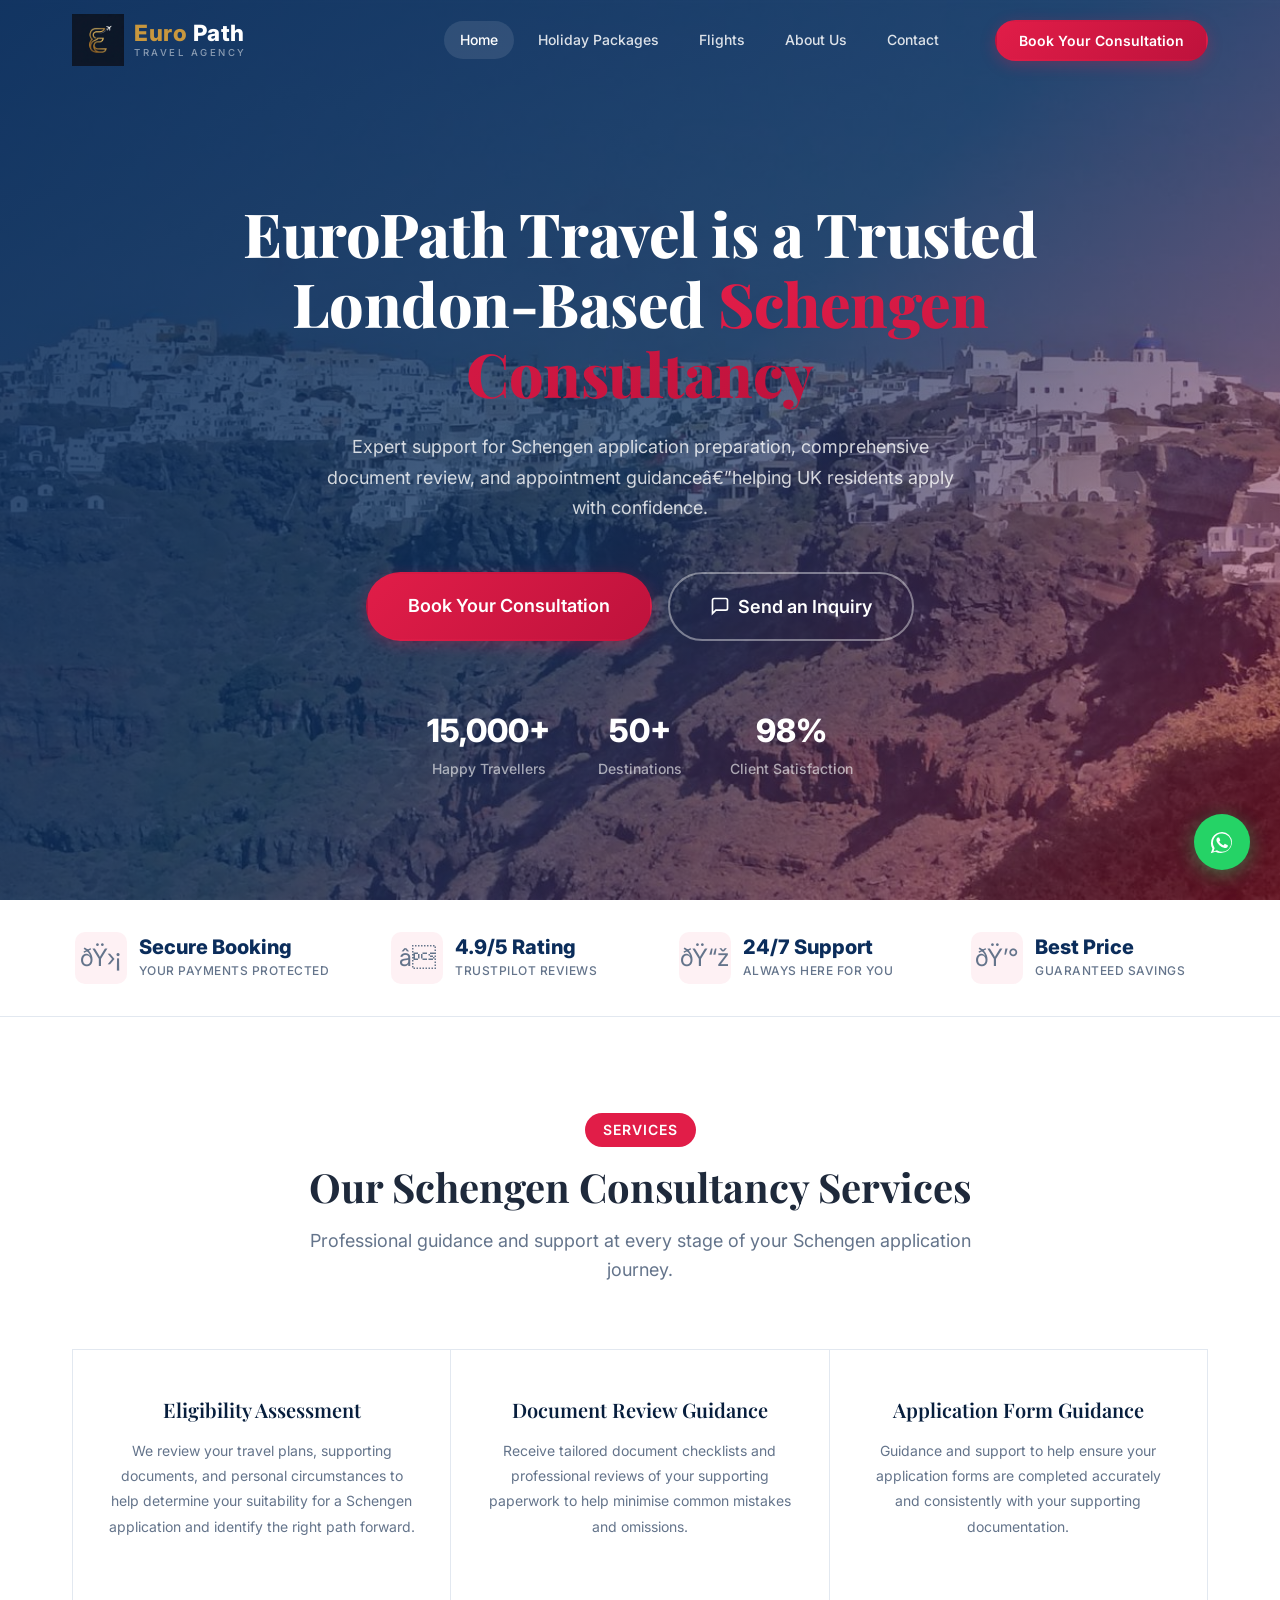
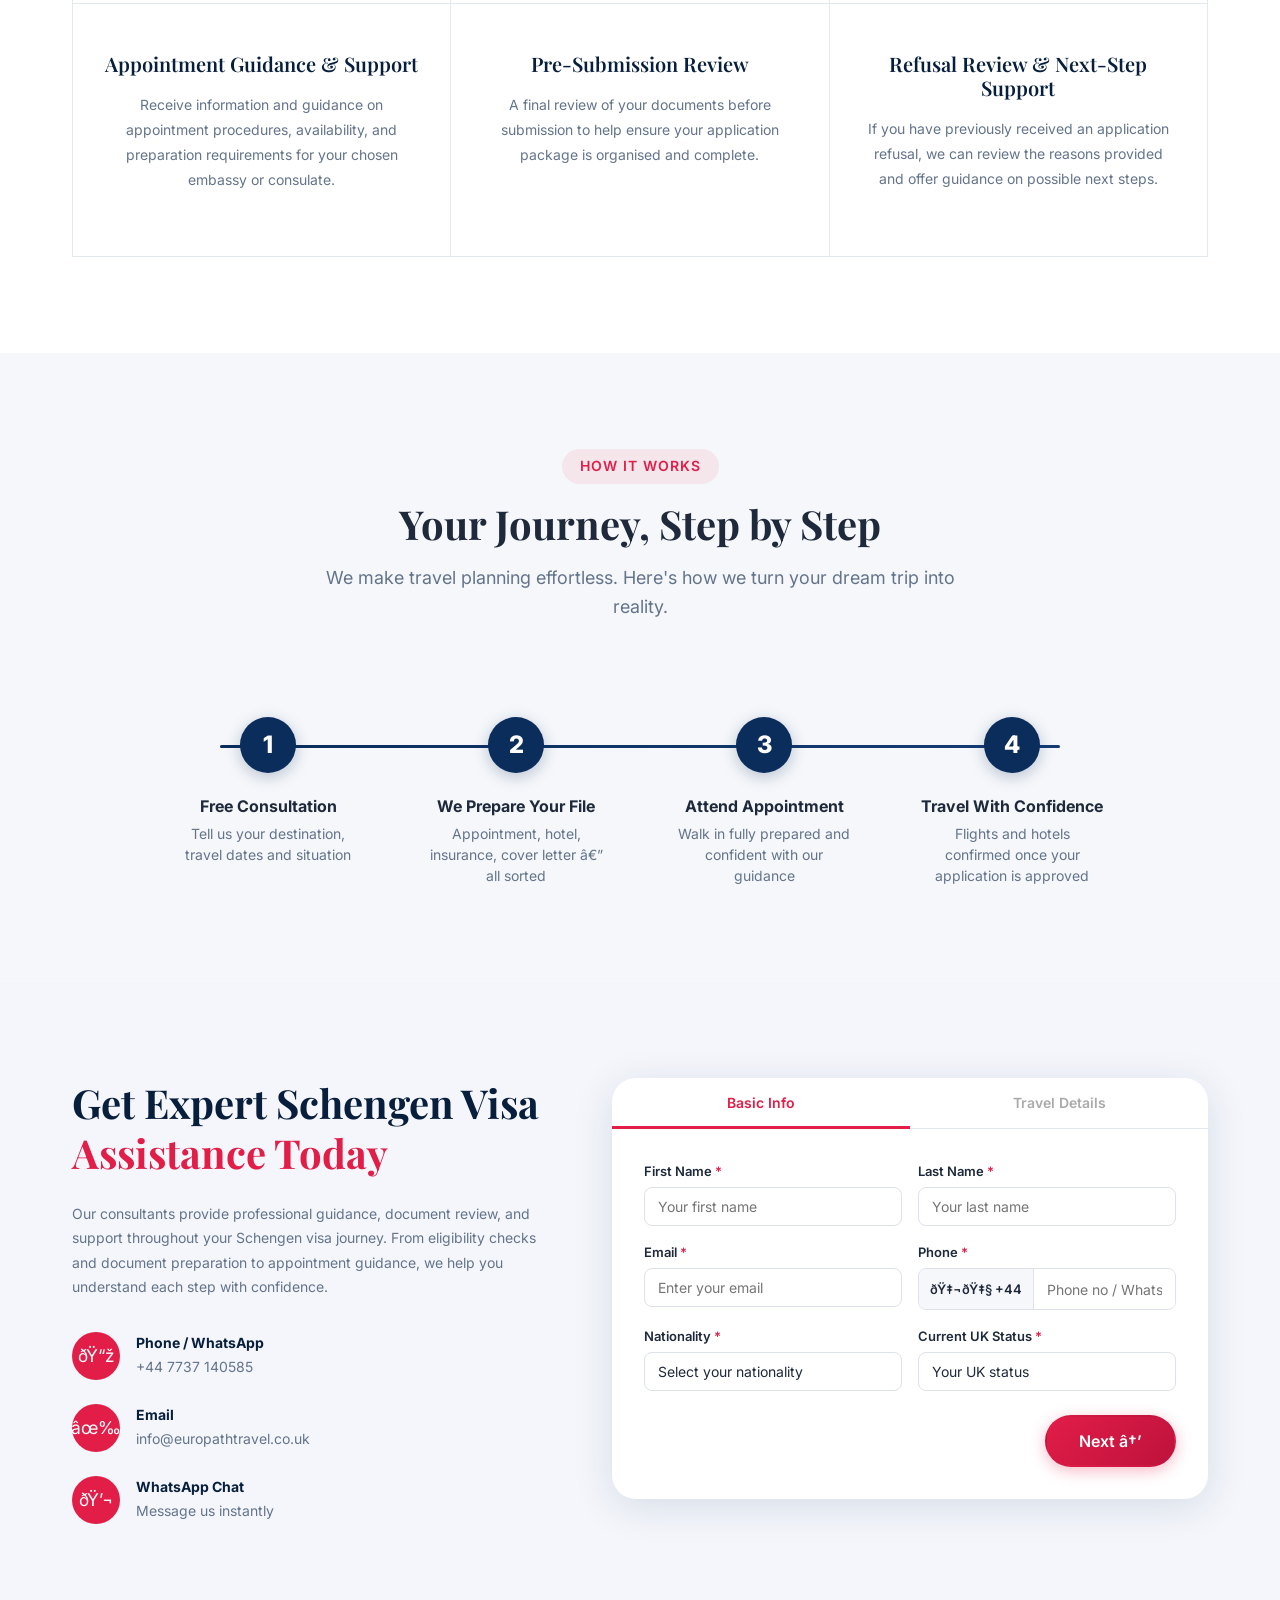
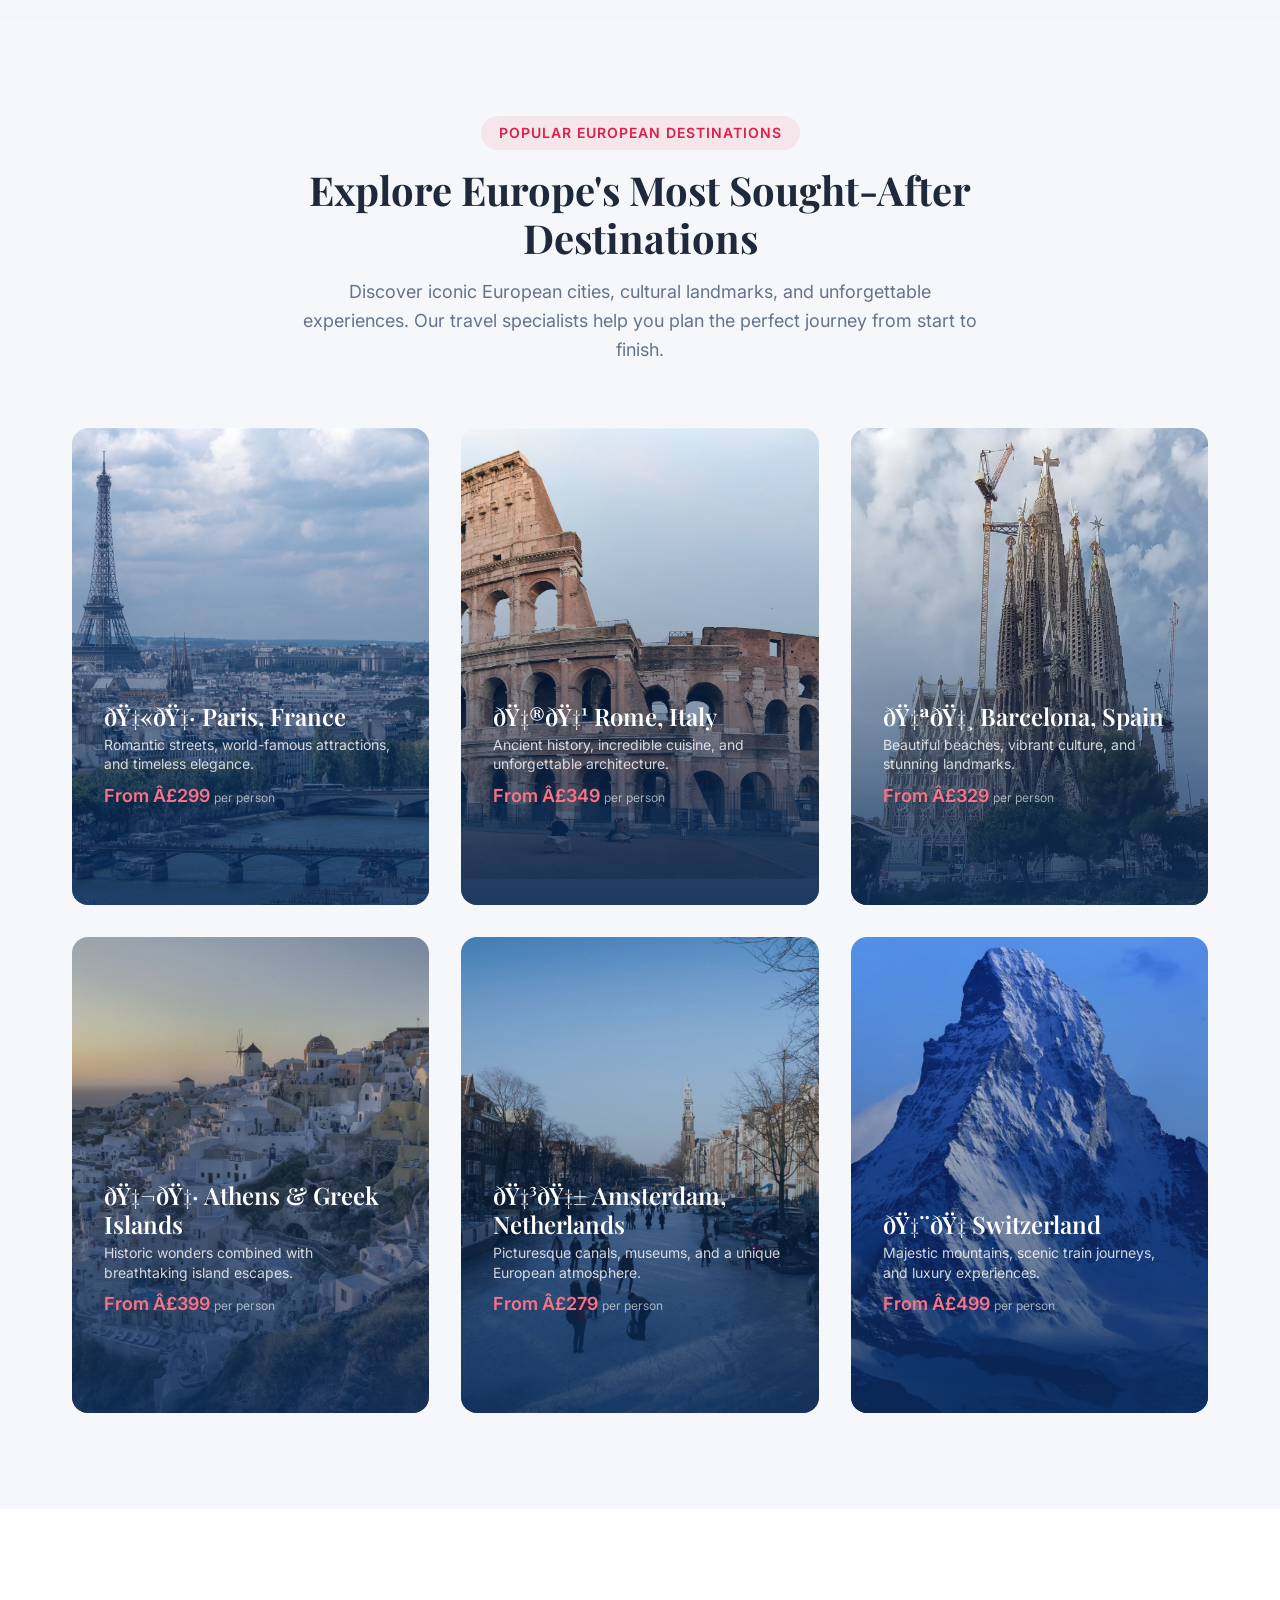
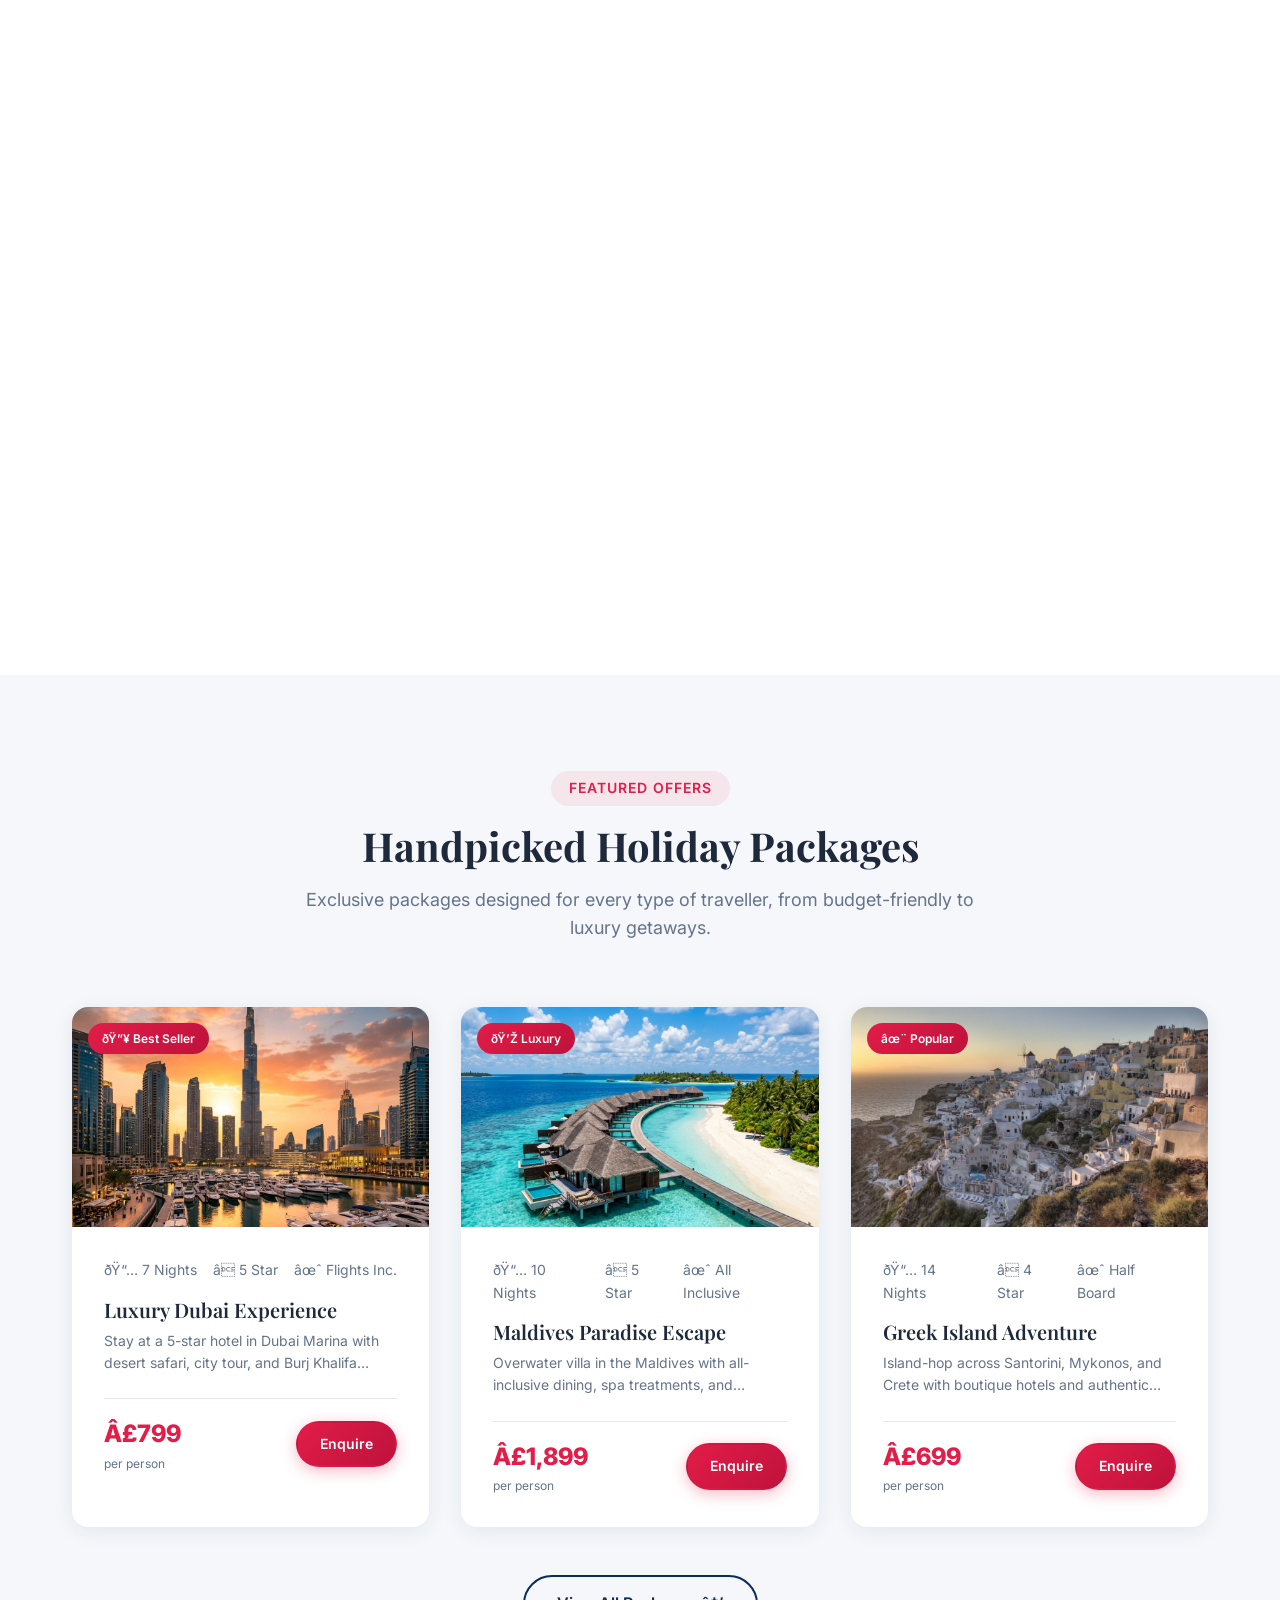
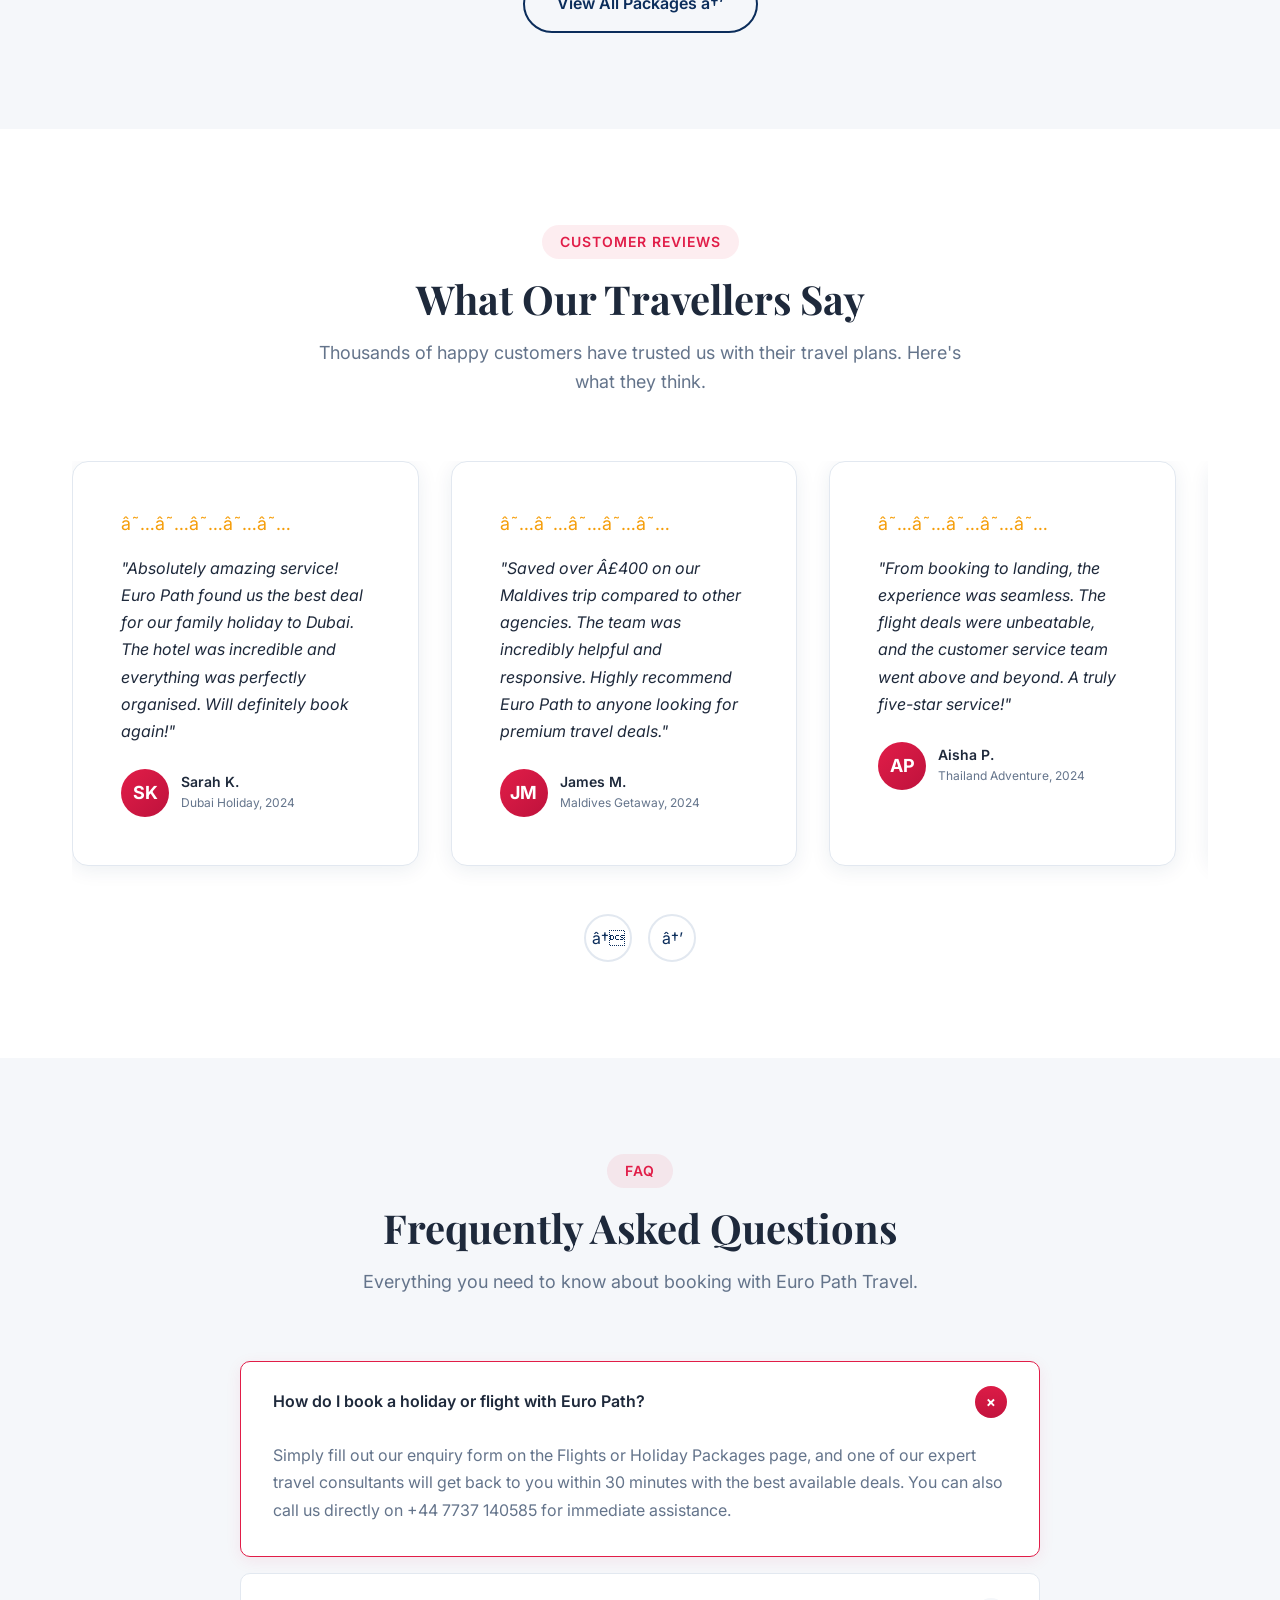
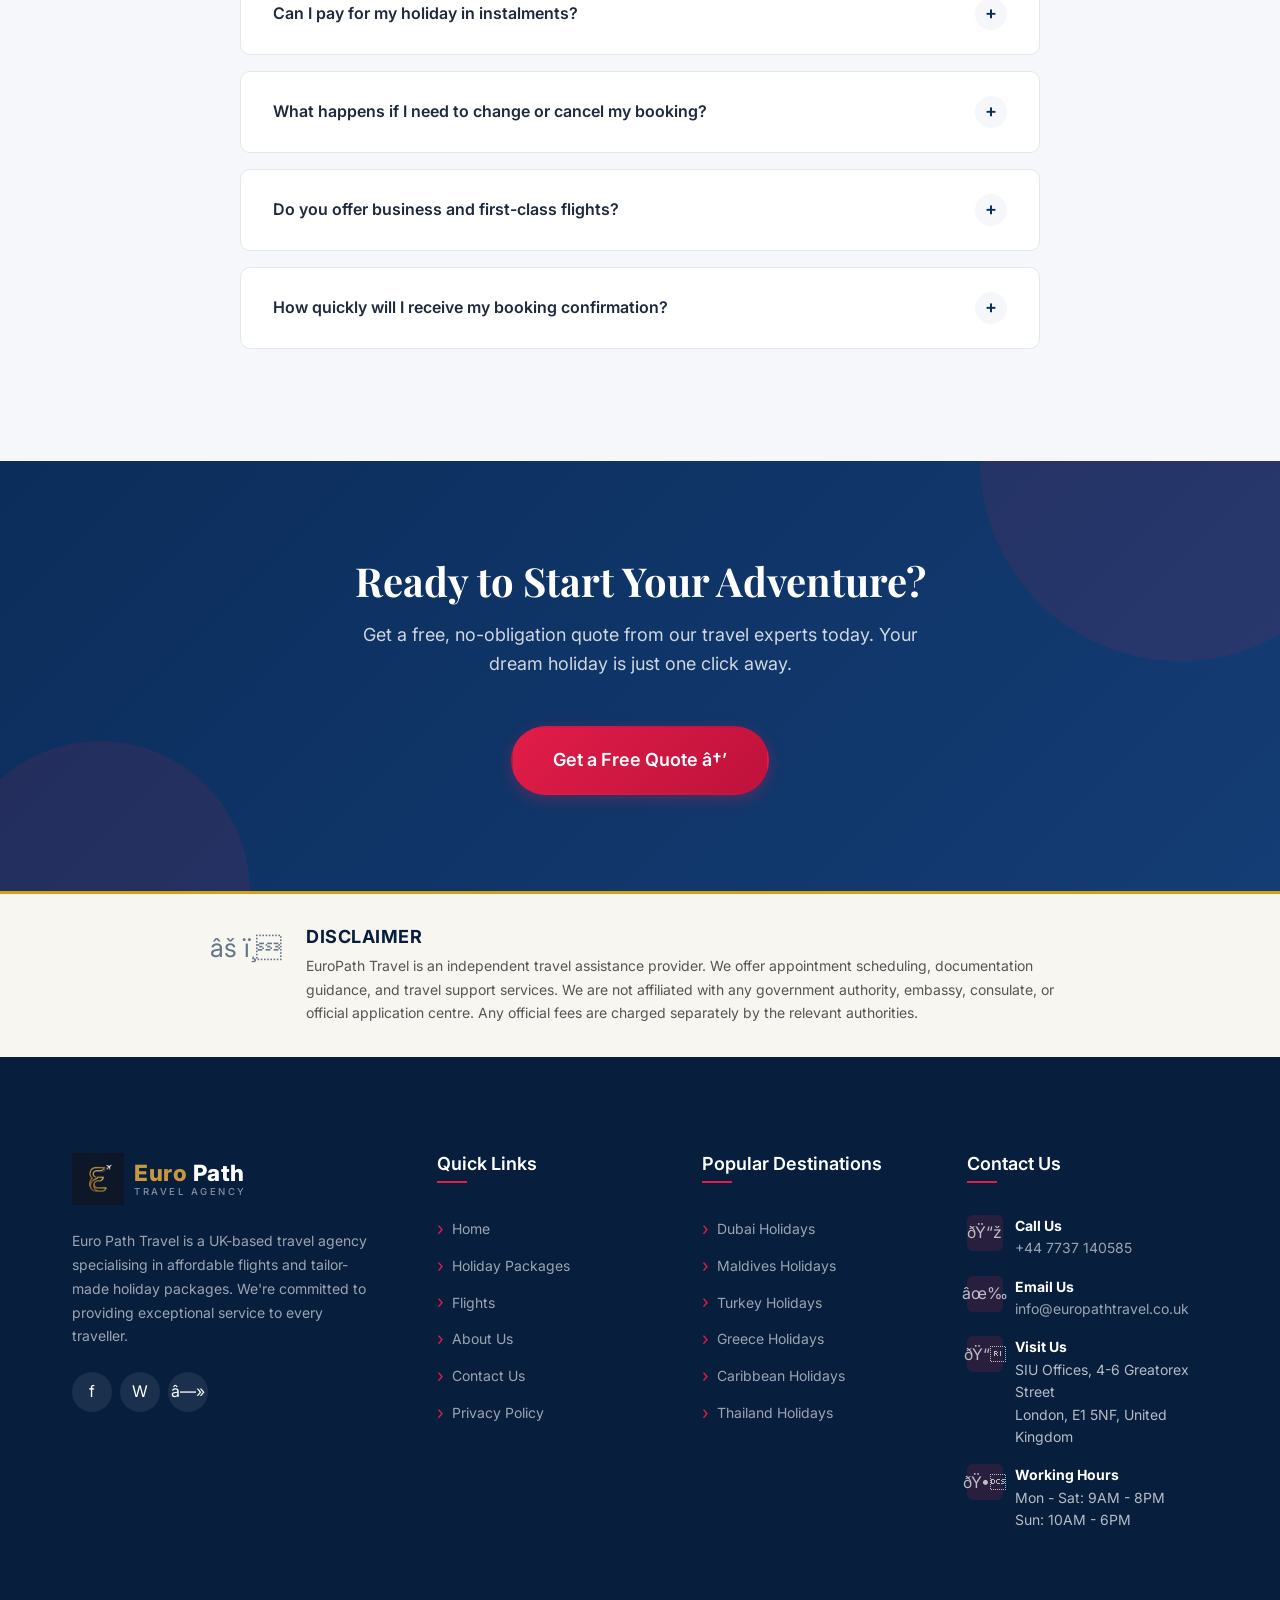
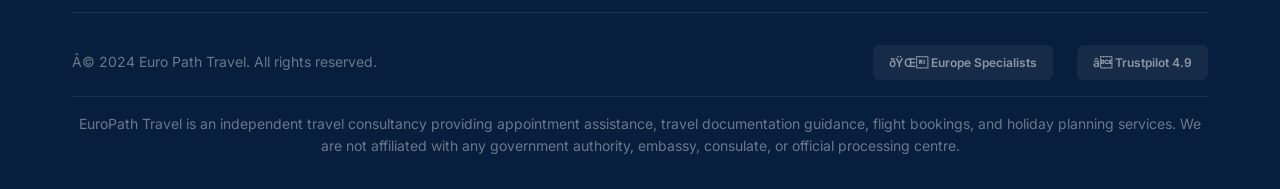
==== commit f4364074: "Change hero subcopy wording from "visa preparation" to "application preparation"" ====
--- a/index.html
+++ b/index.html
@@ -293,7 +293,7 @@
             <h1>EuroPath Travel is a Trusted London-Based <span class="highlight">Schengen Consultancy</span></h1>
 
             <p class="hero-desc">
-              Expert support for Schengen visa preparation, comprehensive document review, and appointment guidance—helping UK residents apply with confidence.
+              Expert support for Schengen application preparation, comprehensive document review, and appointment guidance—helping UK residents apply with confidence.
             </p>
 
             <div class="hero-buttons">
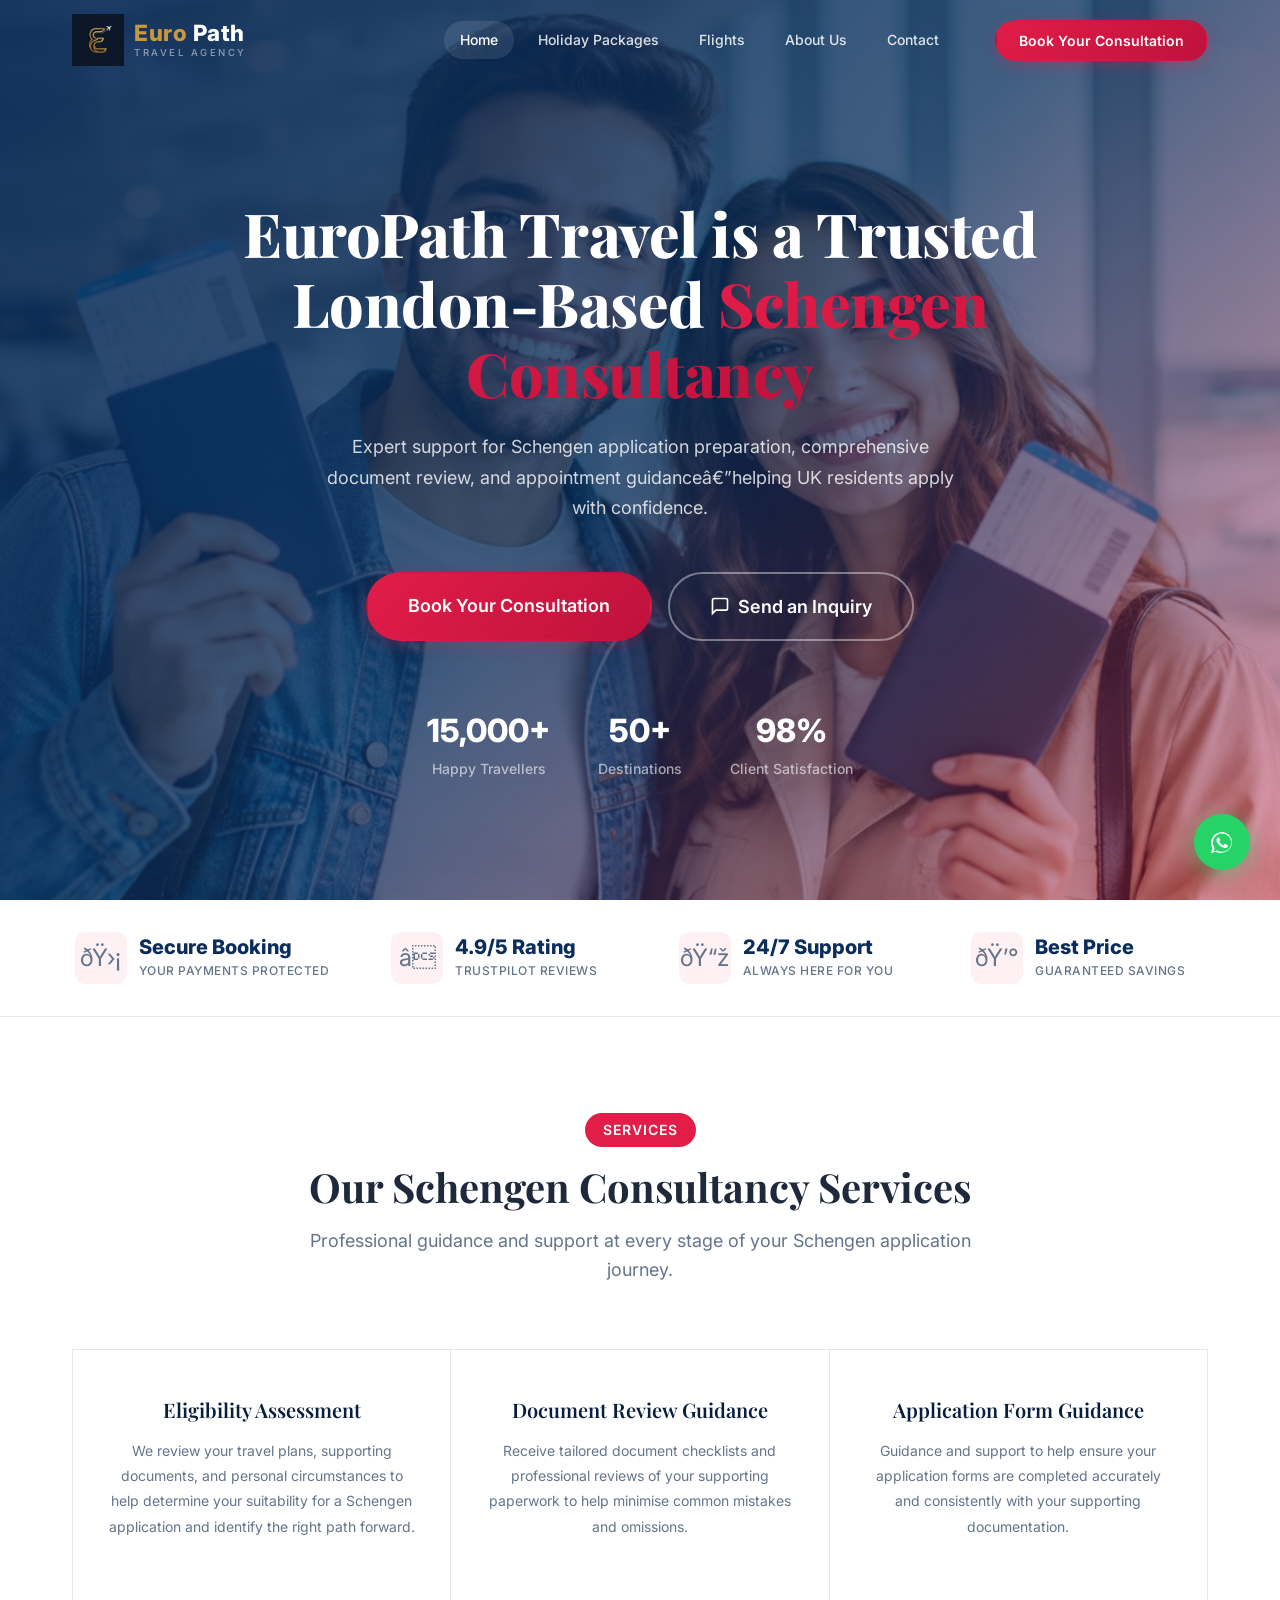
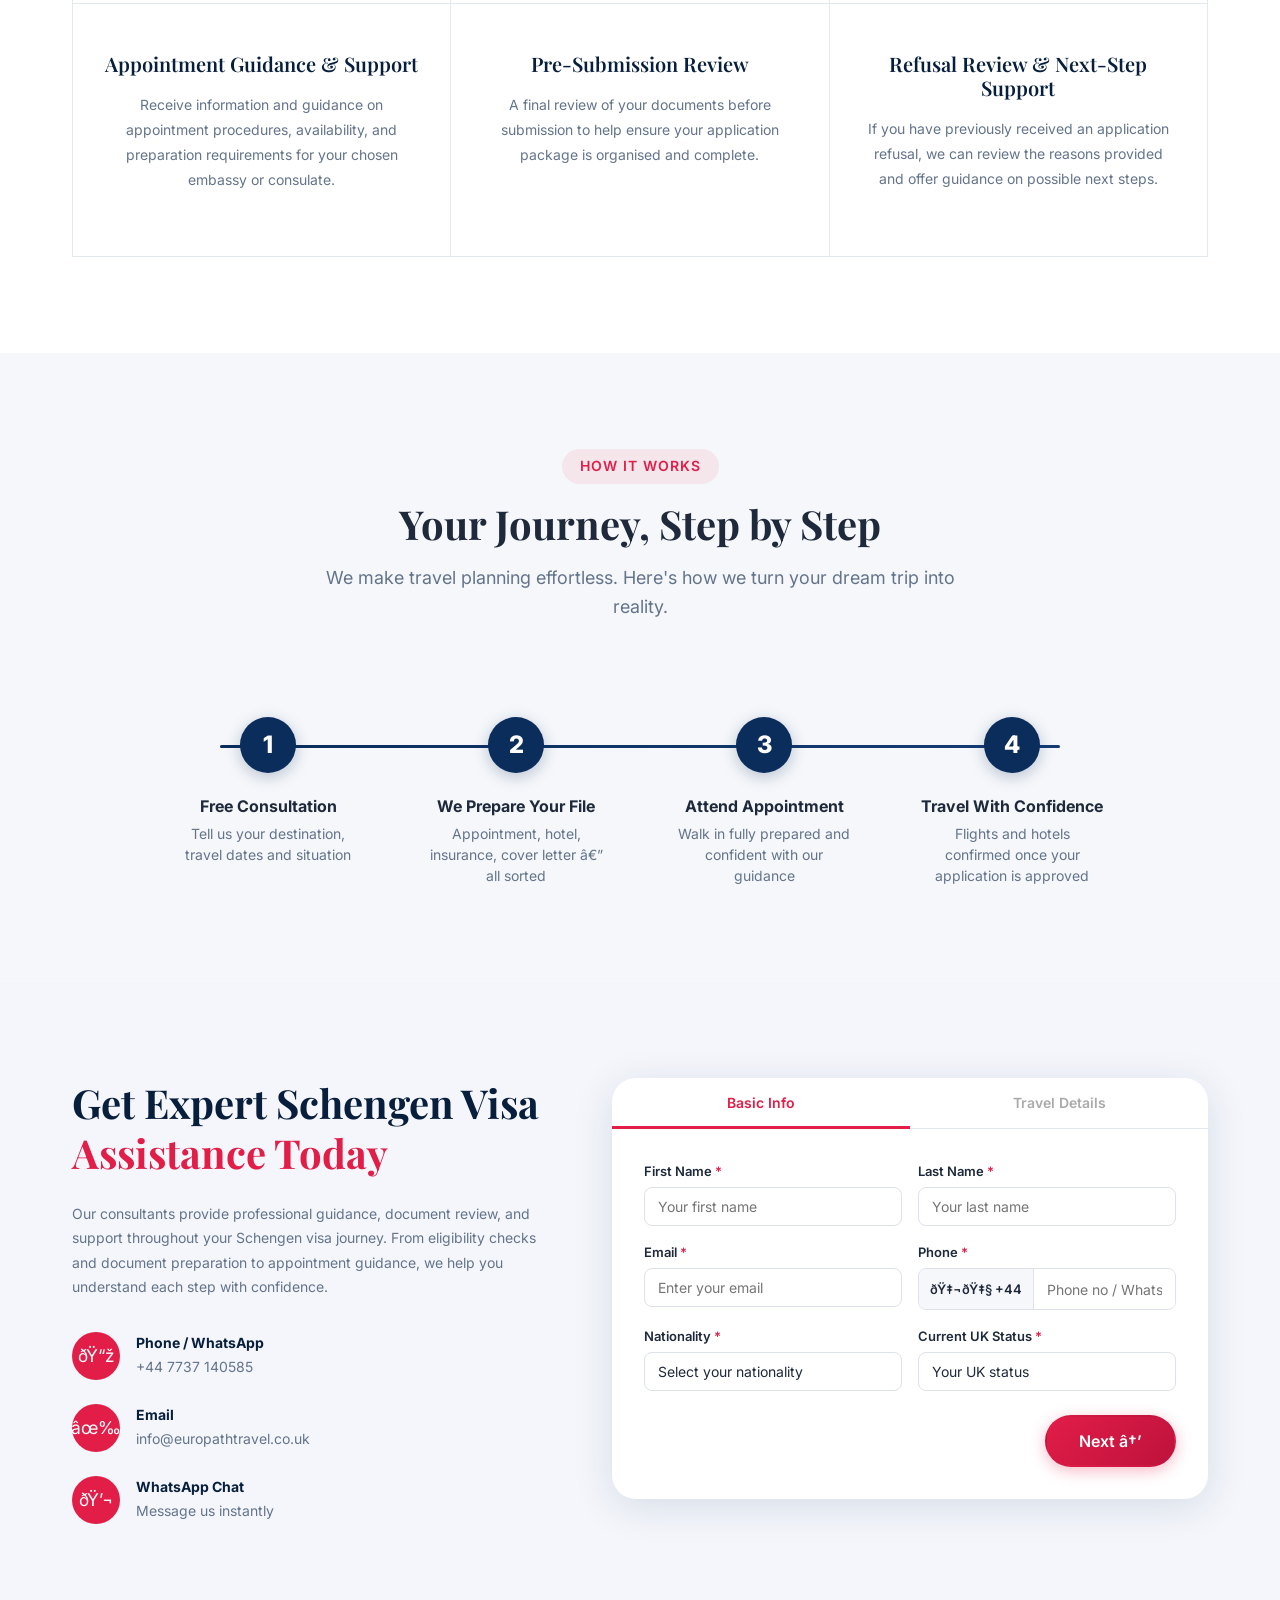
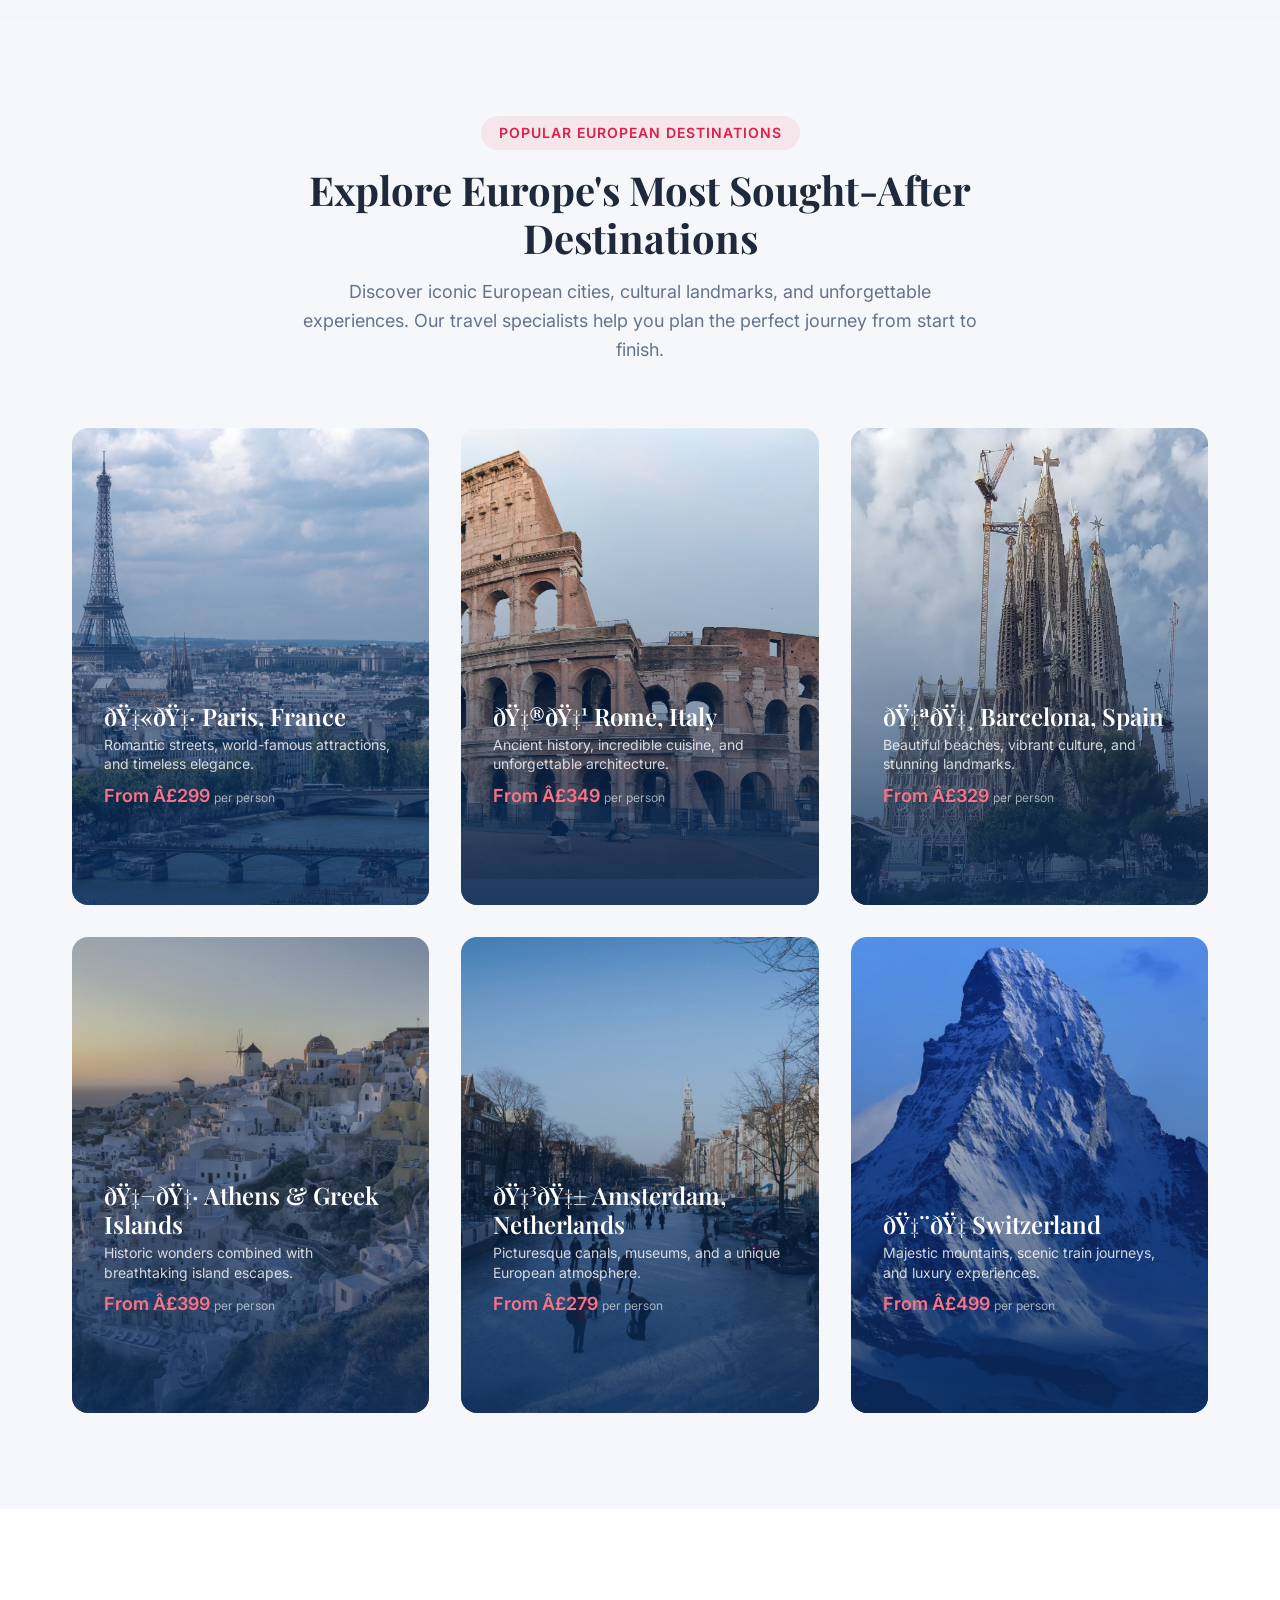
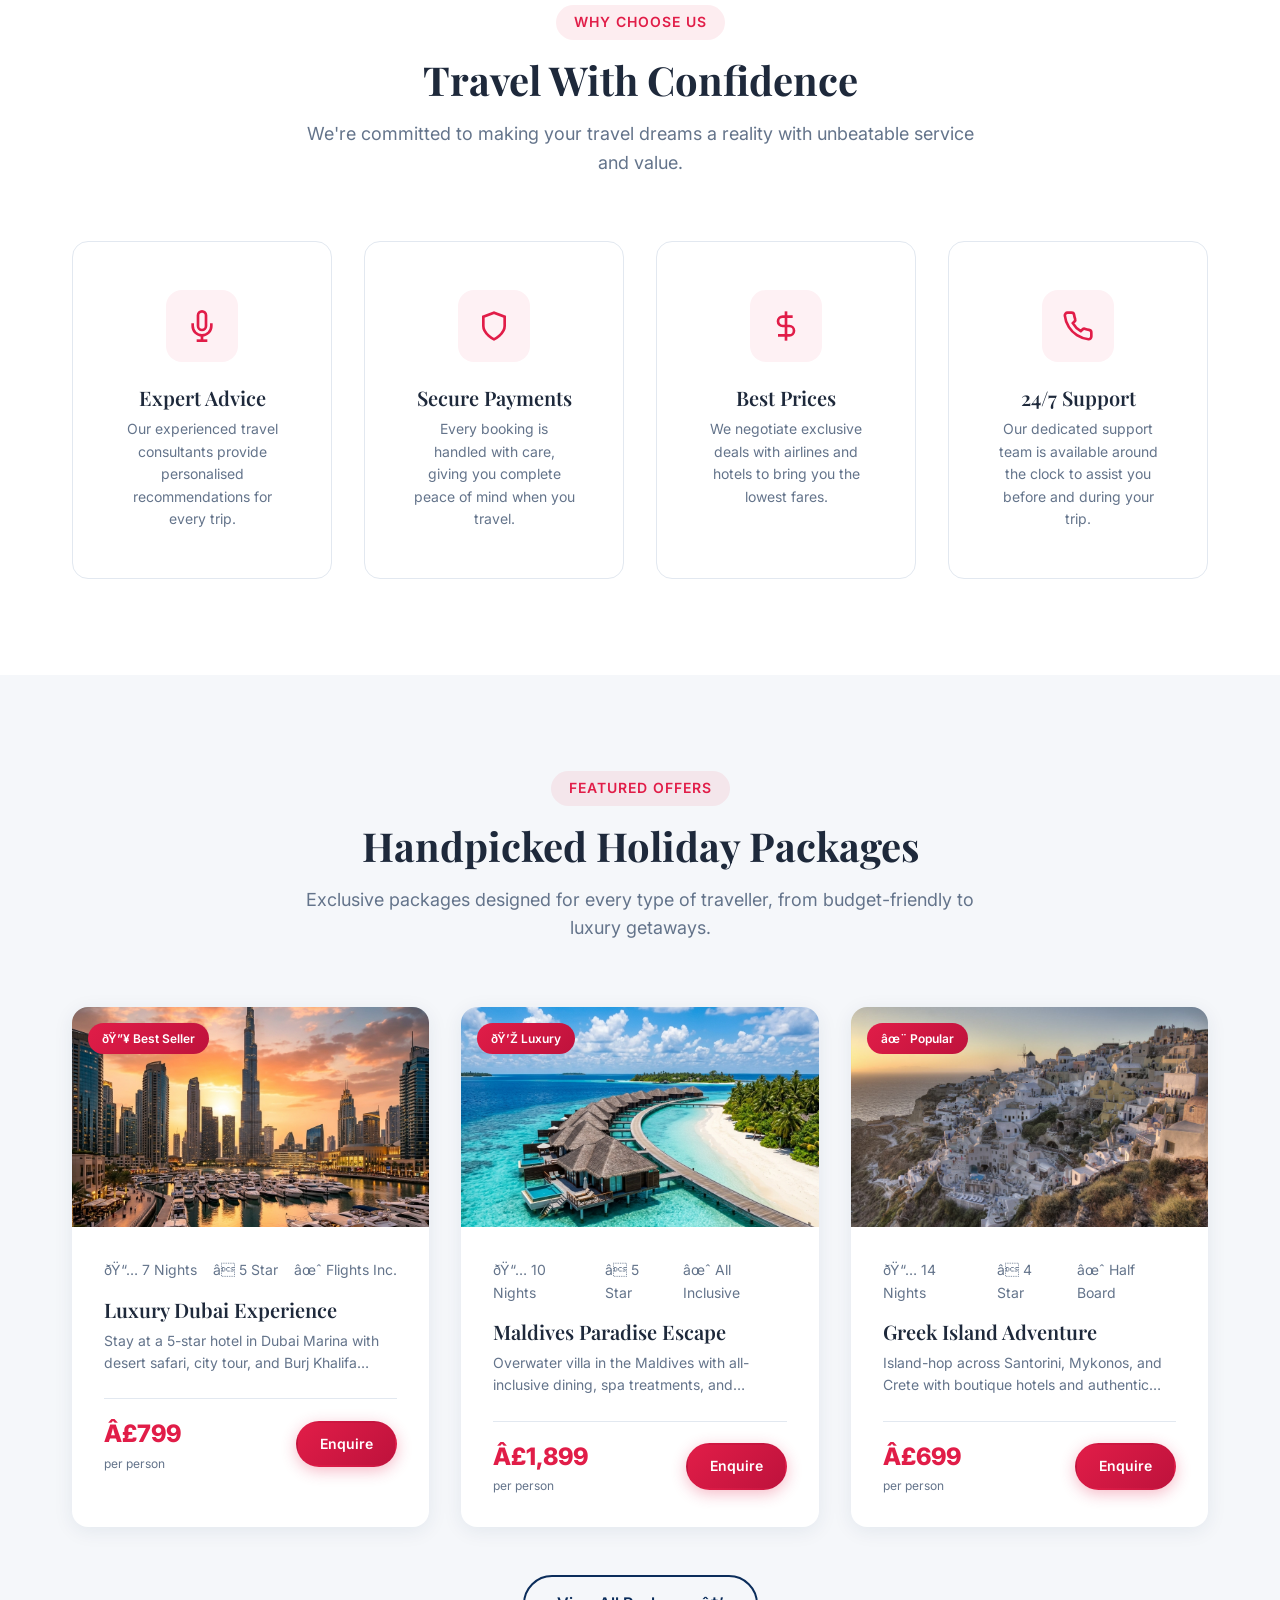
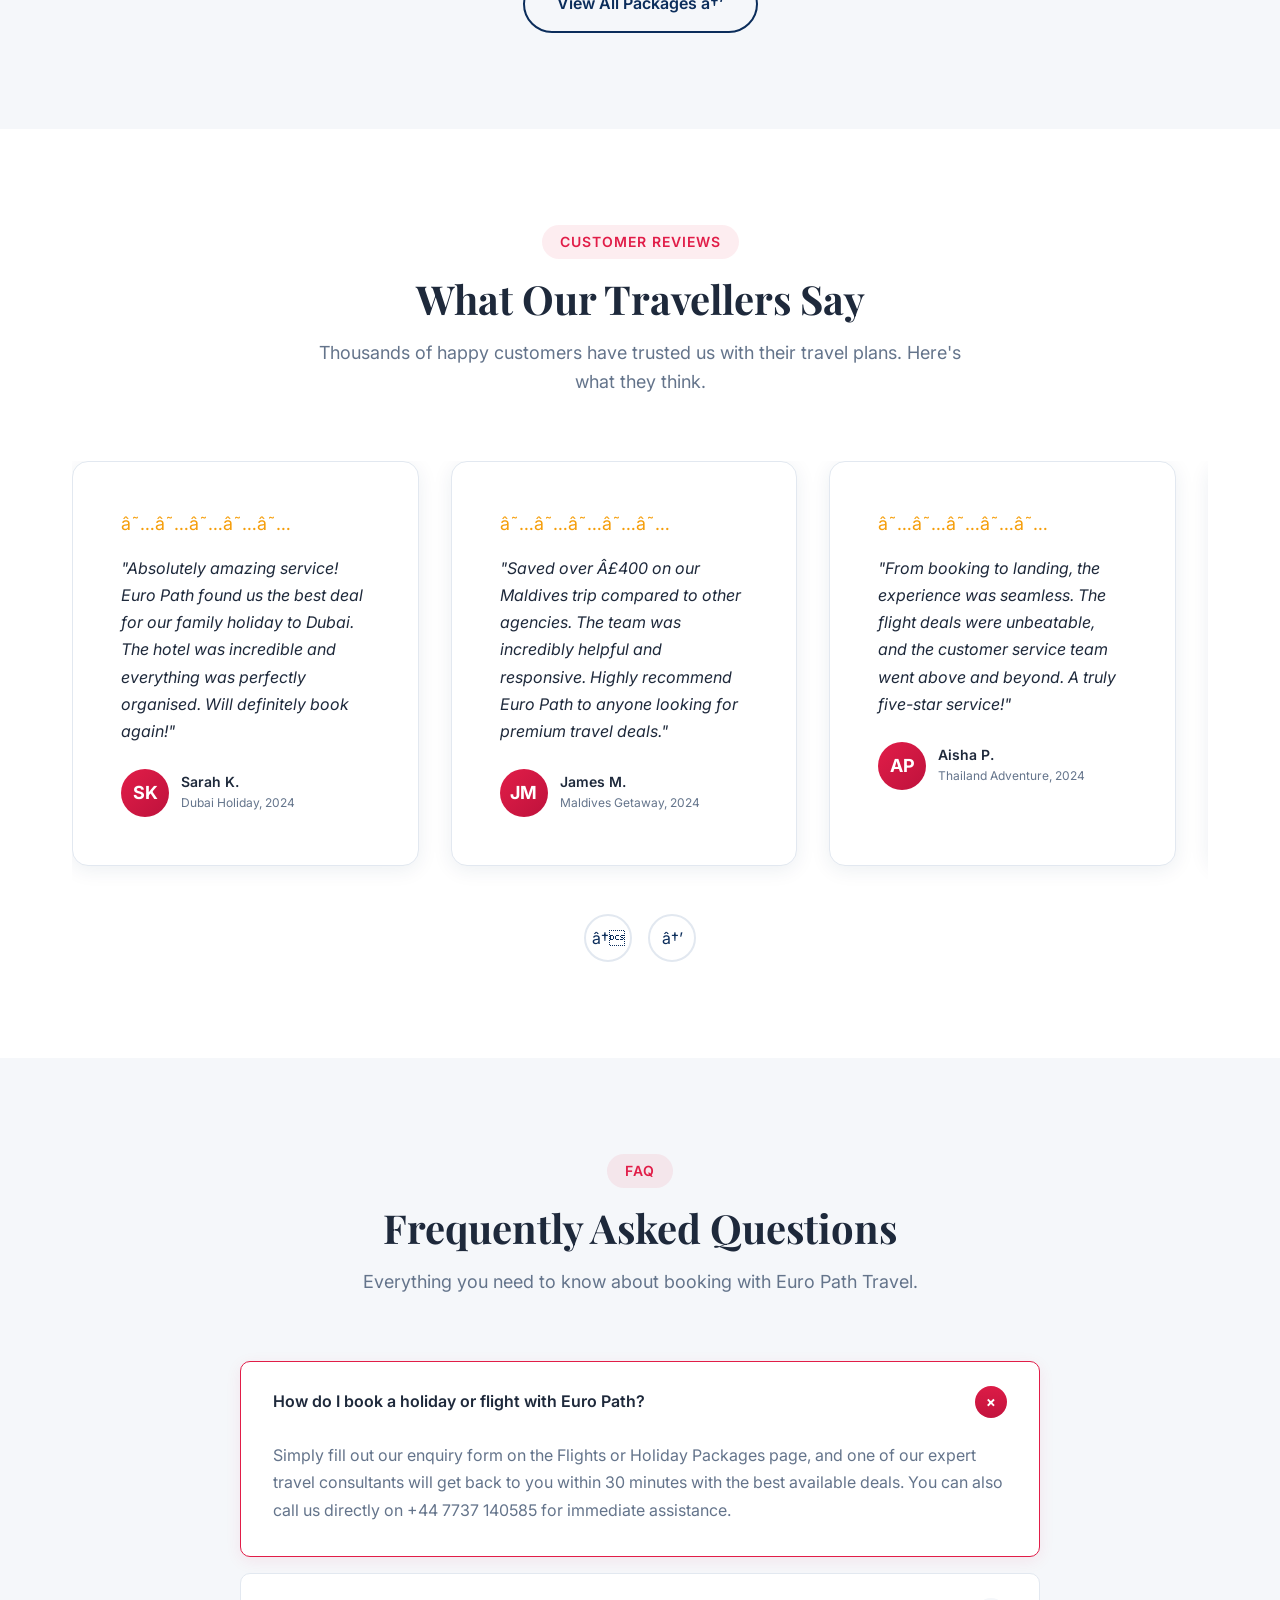
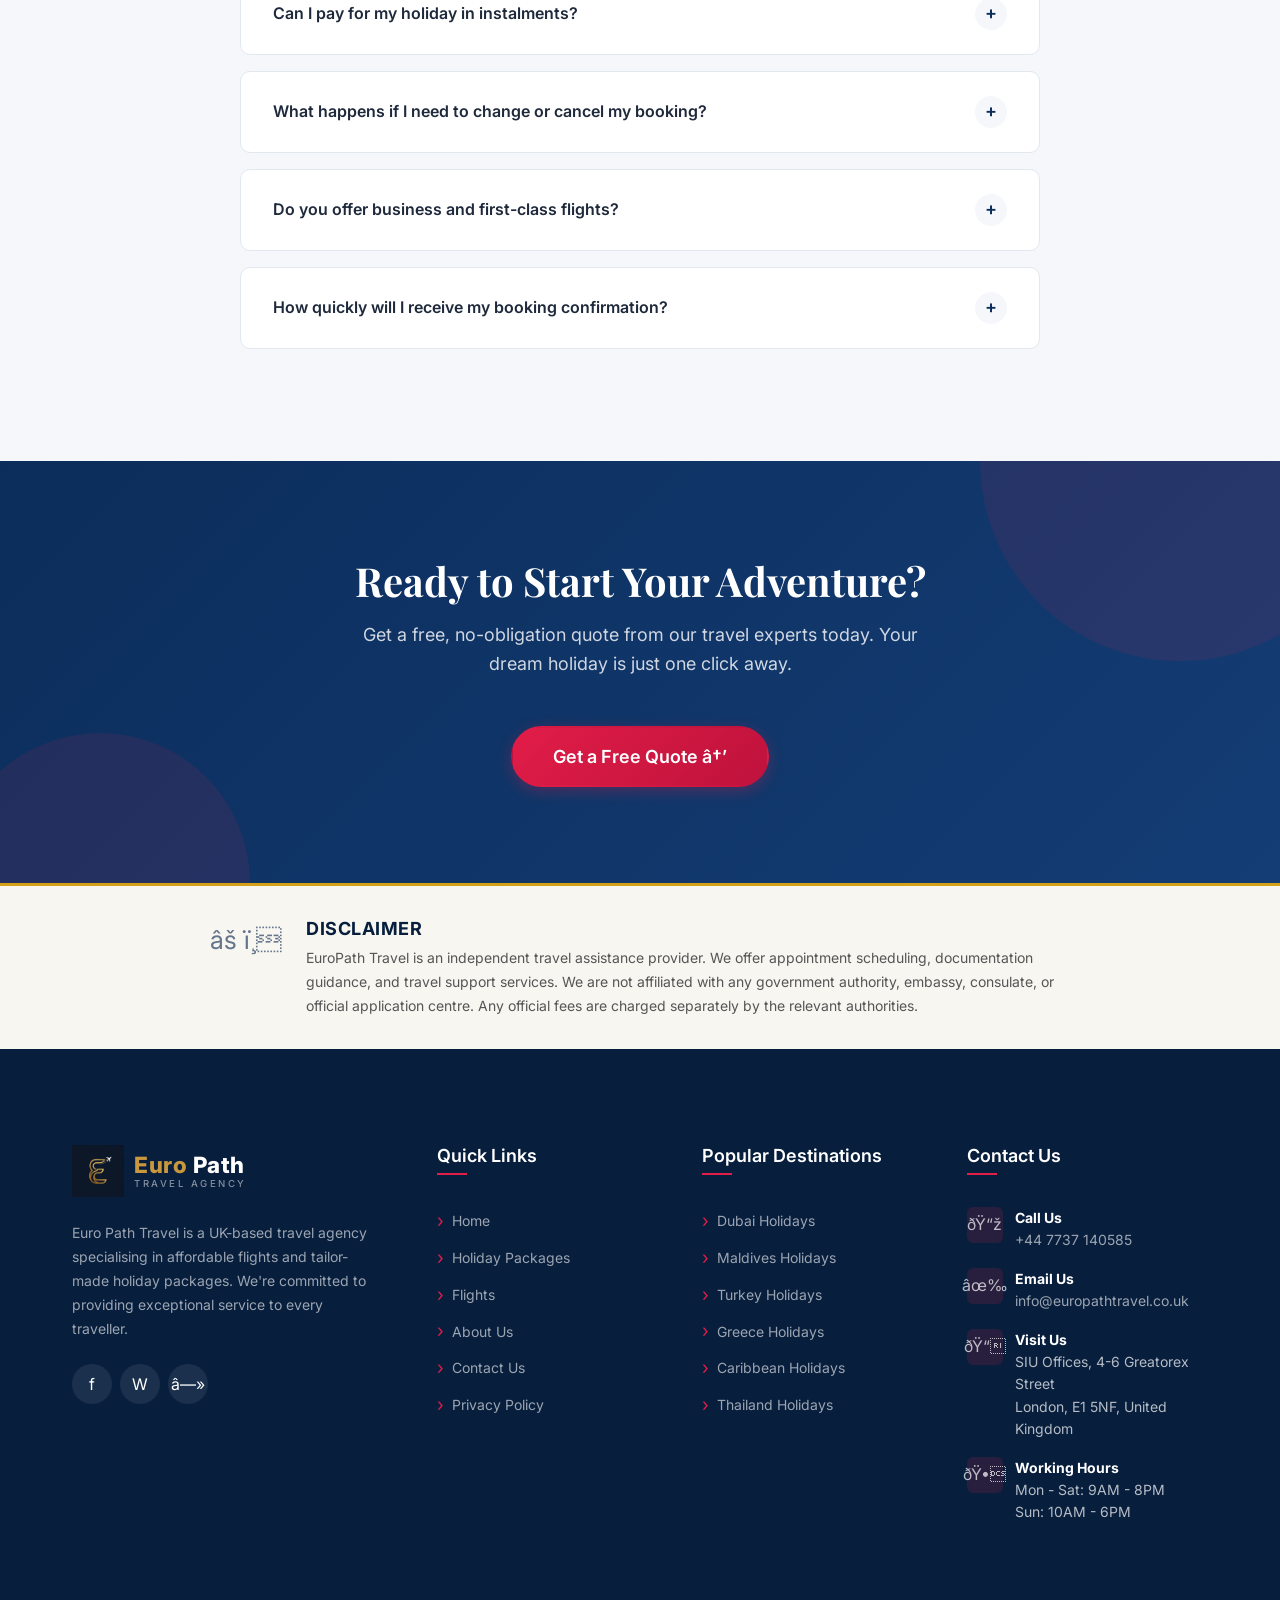
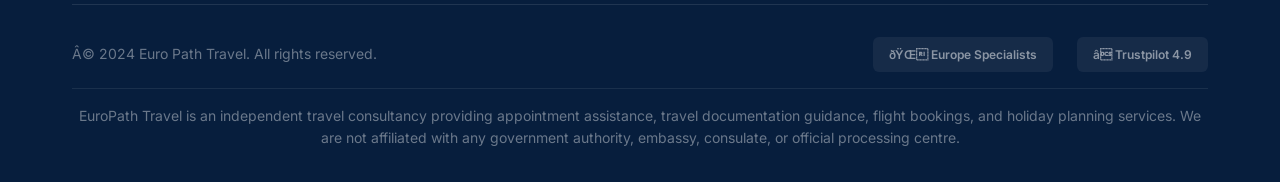
==== commit b2ebafbb: "Replace hero photo with client-supplied image; wire Get a Free Quote to inquiry modal - Swap hero ba" ====
--- a/index.html
+++ b/index.html
@@ -283,7 +283,7 @@
     <!-- ===== HERO SECTION ===== -->
     <section class="hero" id="hero">
       <div class="hero-bg">
-        <img src="images/hero-bg.jpg" alt="Imerovigli village on the Santorini caldera at sunset" loading="eager">
+        <img src="images/hero-bg.jpg" alt="Smiling couple holding passports and boarding passes at the airport" loading="eager">
       </div>
       <div class="hero-overlay"></div>
       
@@ -298,7 +298,7 @@
 
             <div class="hero-buttons">
               <a href="contact.html" class="btn btn-primary btn-lg">Book Your Consultation</a>
-              <button type="button" id="open-query-btn" class="btn btn-outline-white btn-lg">
+              <button type="button" class="btn btn-outline-white btn-lg open-query-btn">
                 <svg width="20" height="20" viewBox="0 0 24 24" fill="none" stroke="currentColor" stroke-width="2"><path d="M21 15a2 2 0 0 1-2 2H7l-4 4V5a2 2 0 0 1 2-2h14a2 2 0 0 1 2 2z"/></svg>
                 Send an Inquiry
               </button>
@@ -1003,7 +1003,7 @@
         <h2 class="reveal">Ready to Start Your Adventure?</h2>
         <p class="reveal">Get a free, no-obligation quote from our travel experts today. Your dream holiday is just one click away.</p>
         <div class="reveal">
-          <a href="flights.html" class="btn btn-primary btn-lg">Get a Free Quote →</a>
+          <button type="button" class="btn btn-primary btn-lg open-query-btn">Get a Free Quote →</button>
         </div>
       </div>
     </section>
